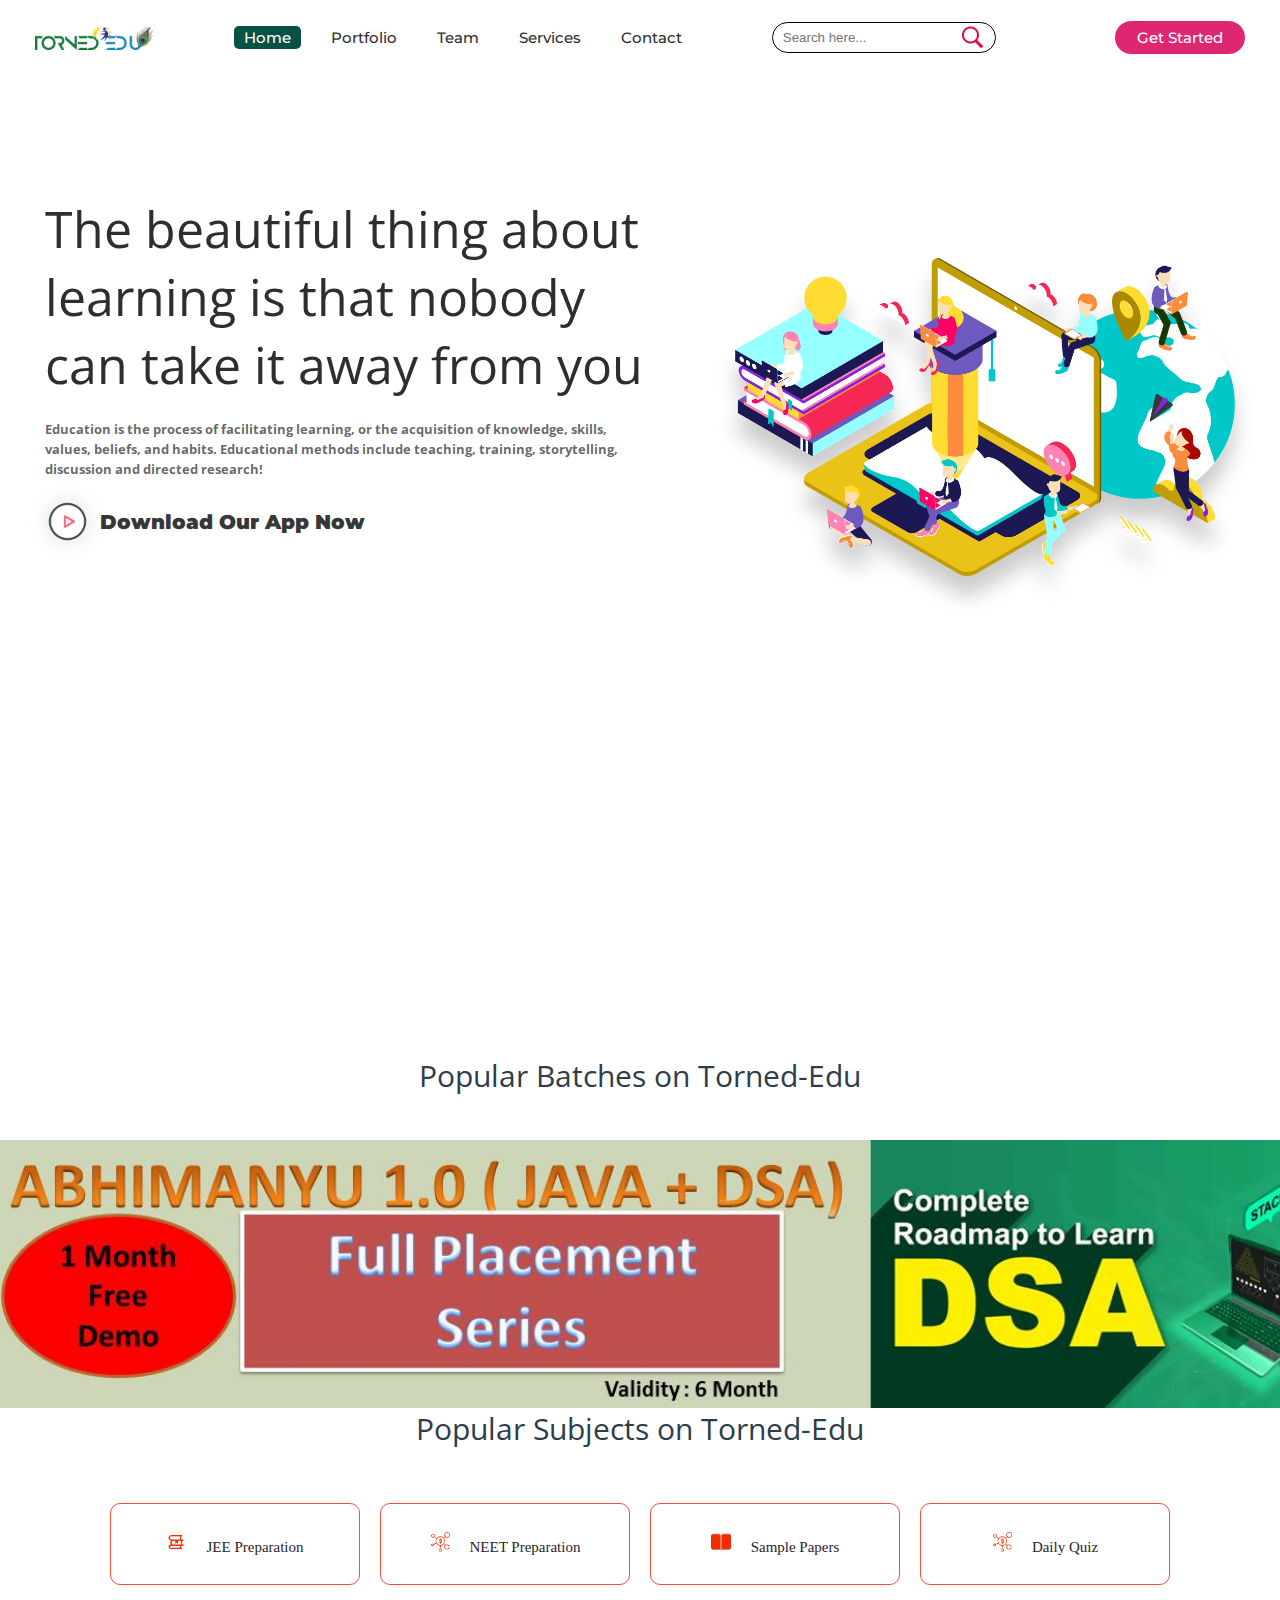
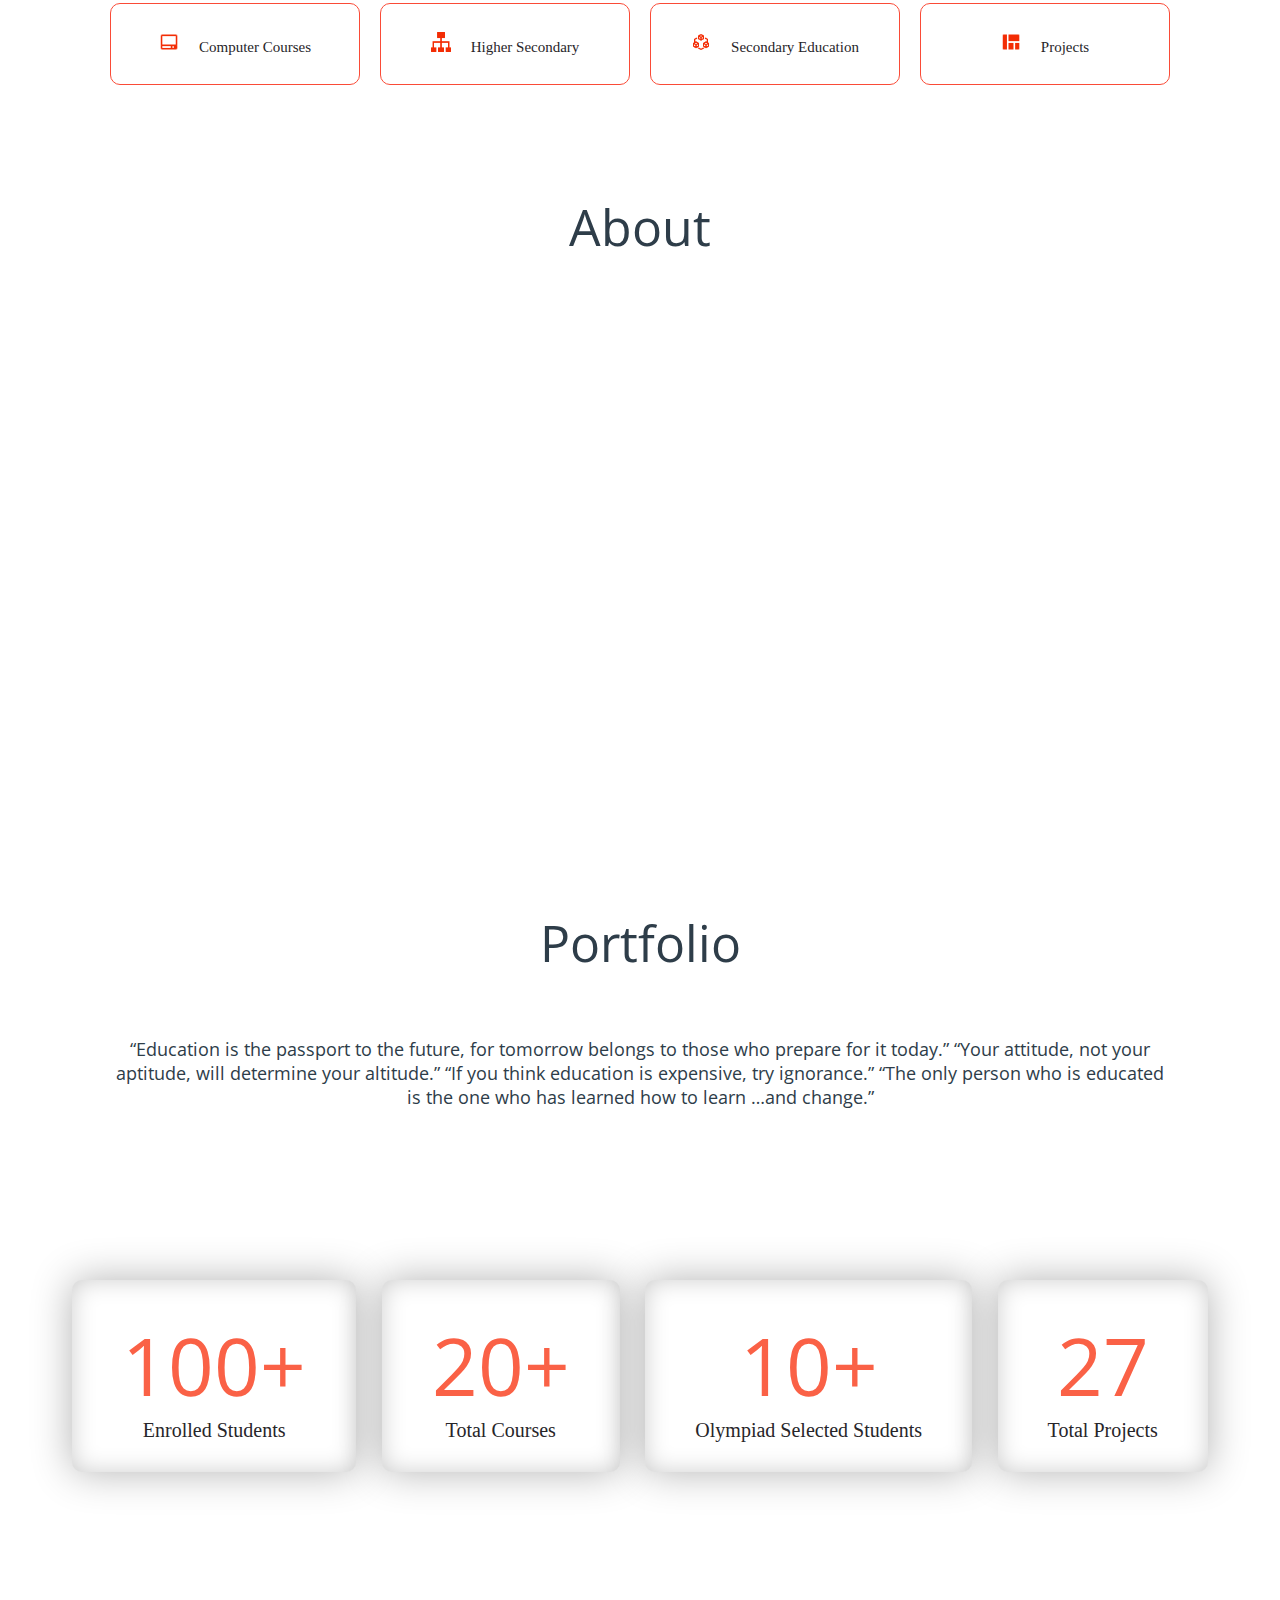
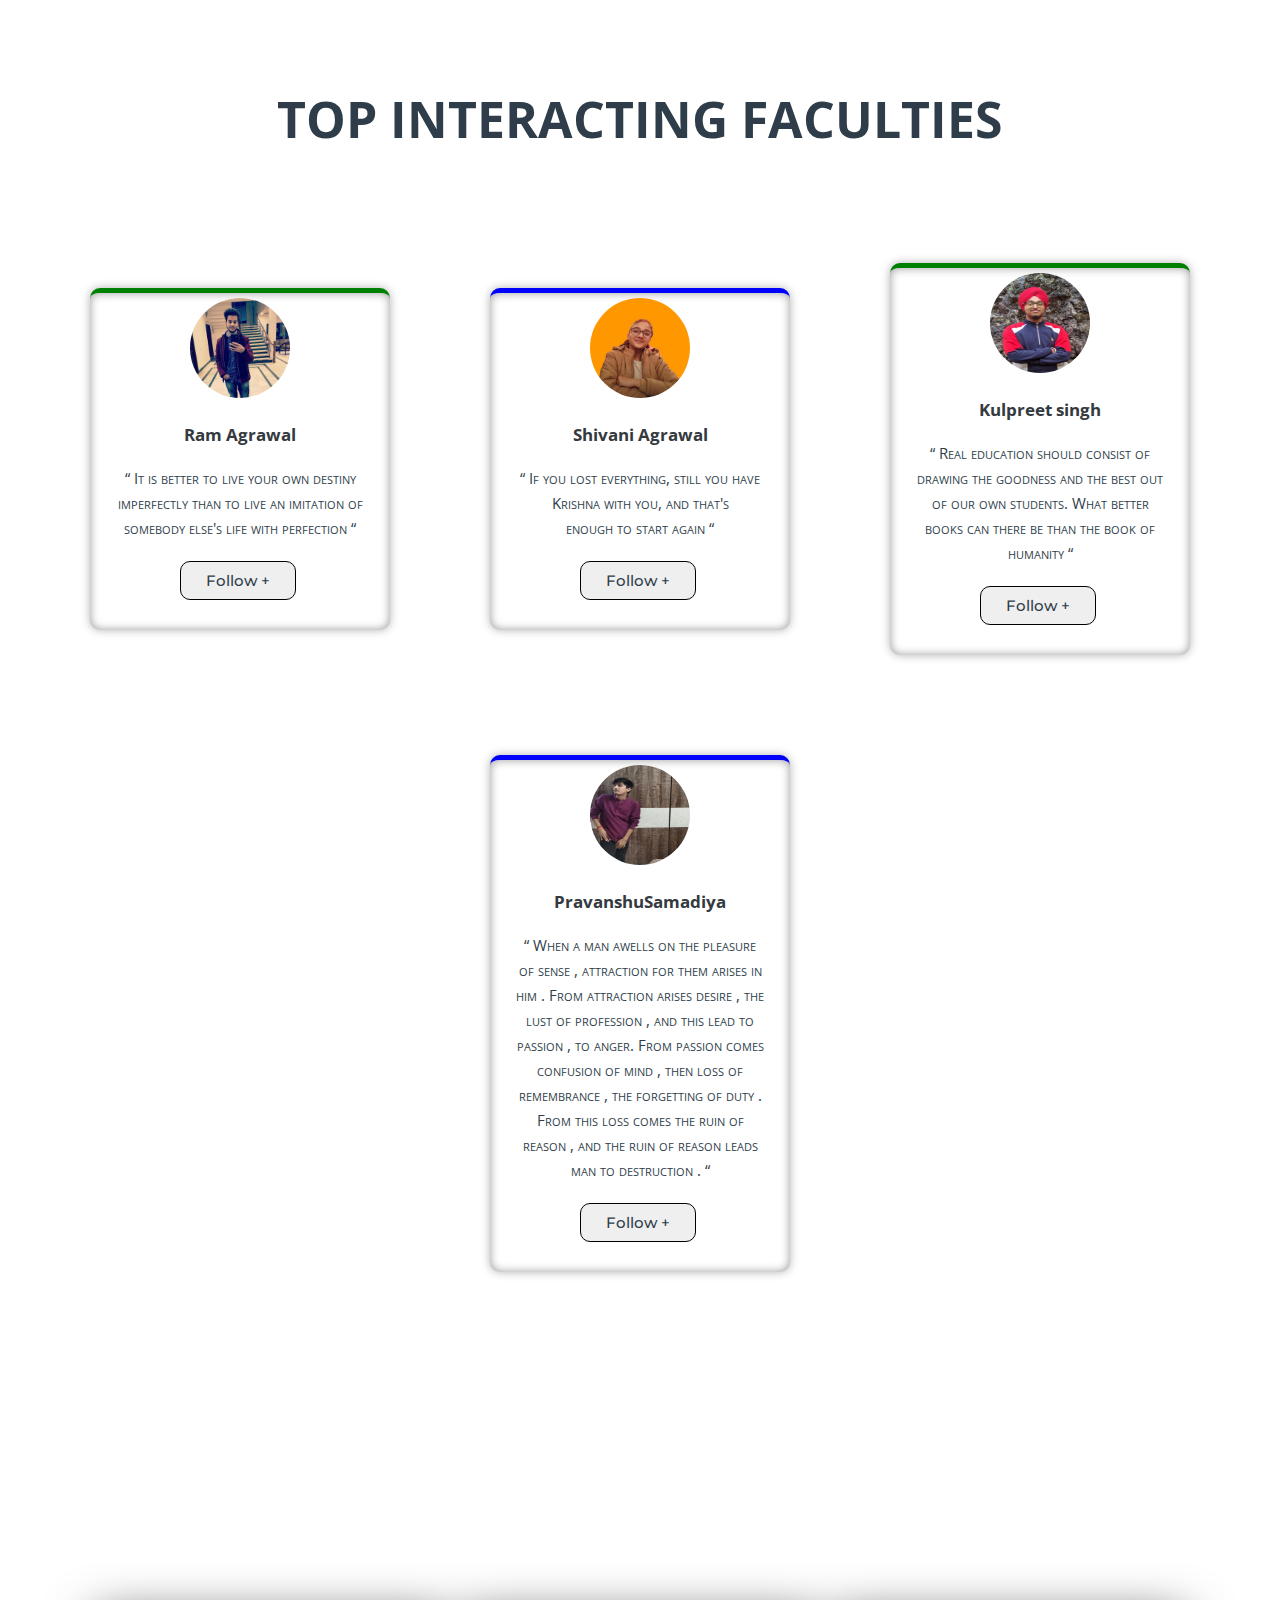
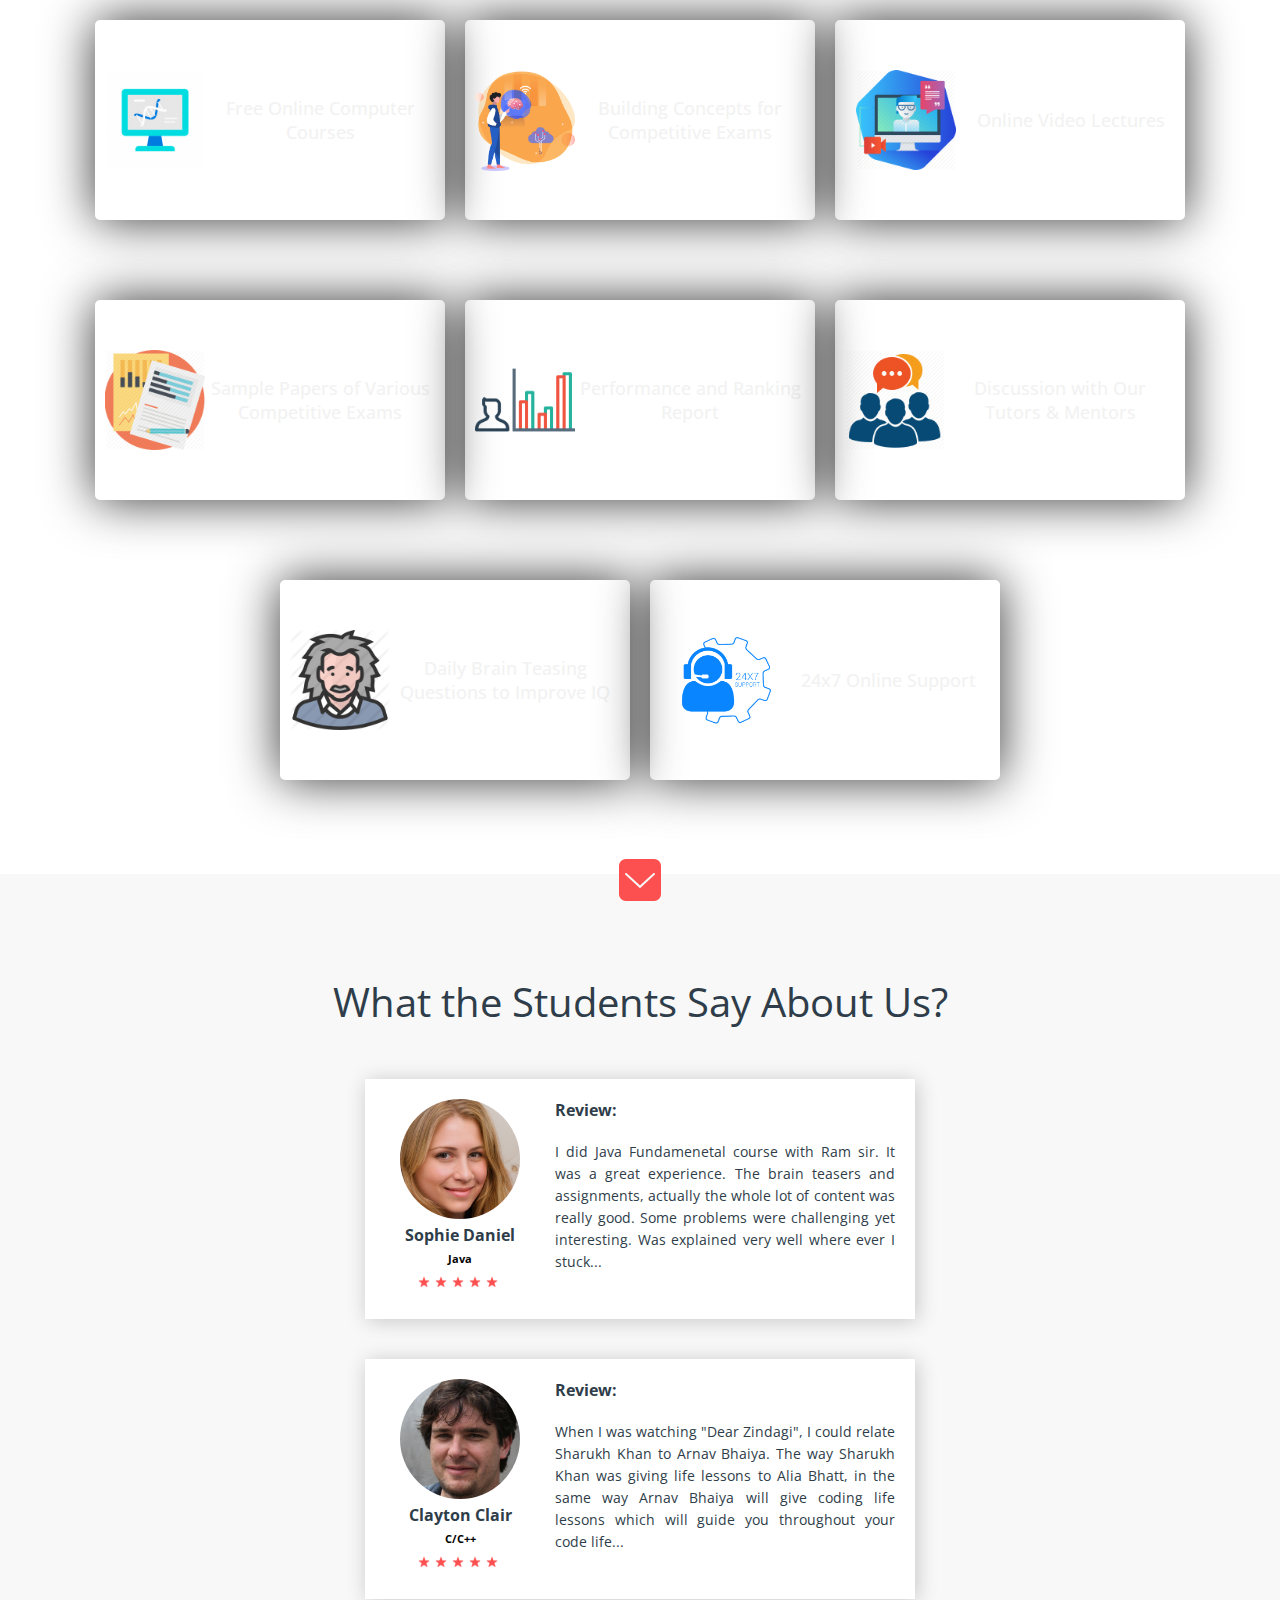
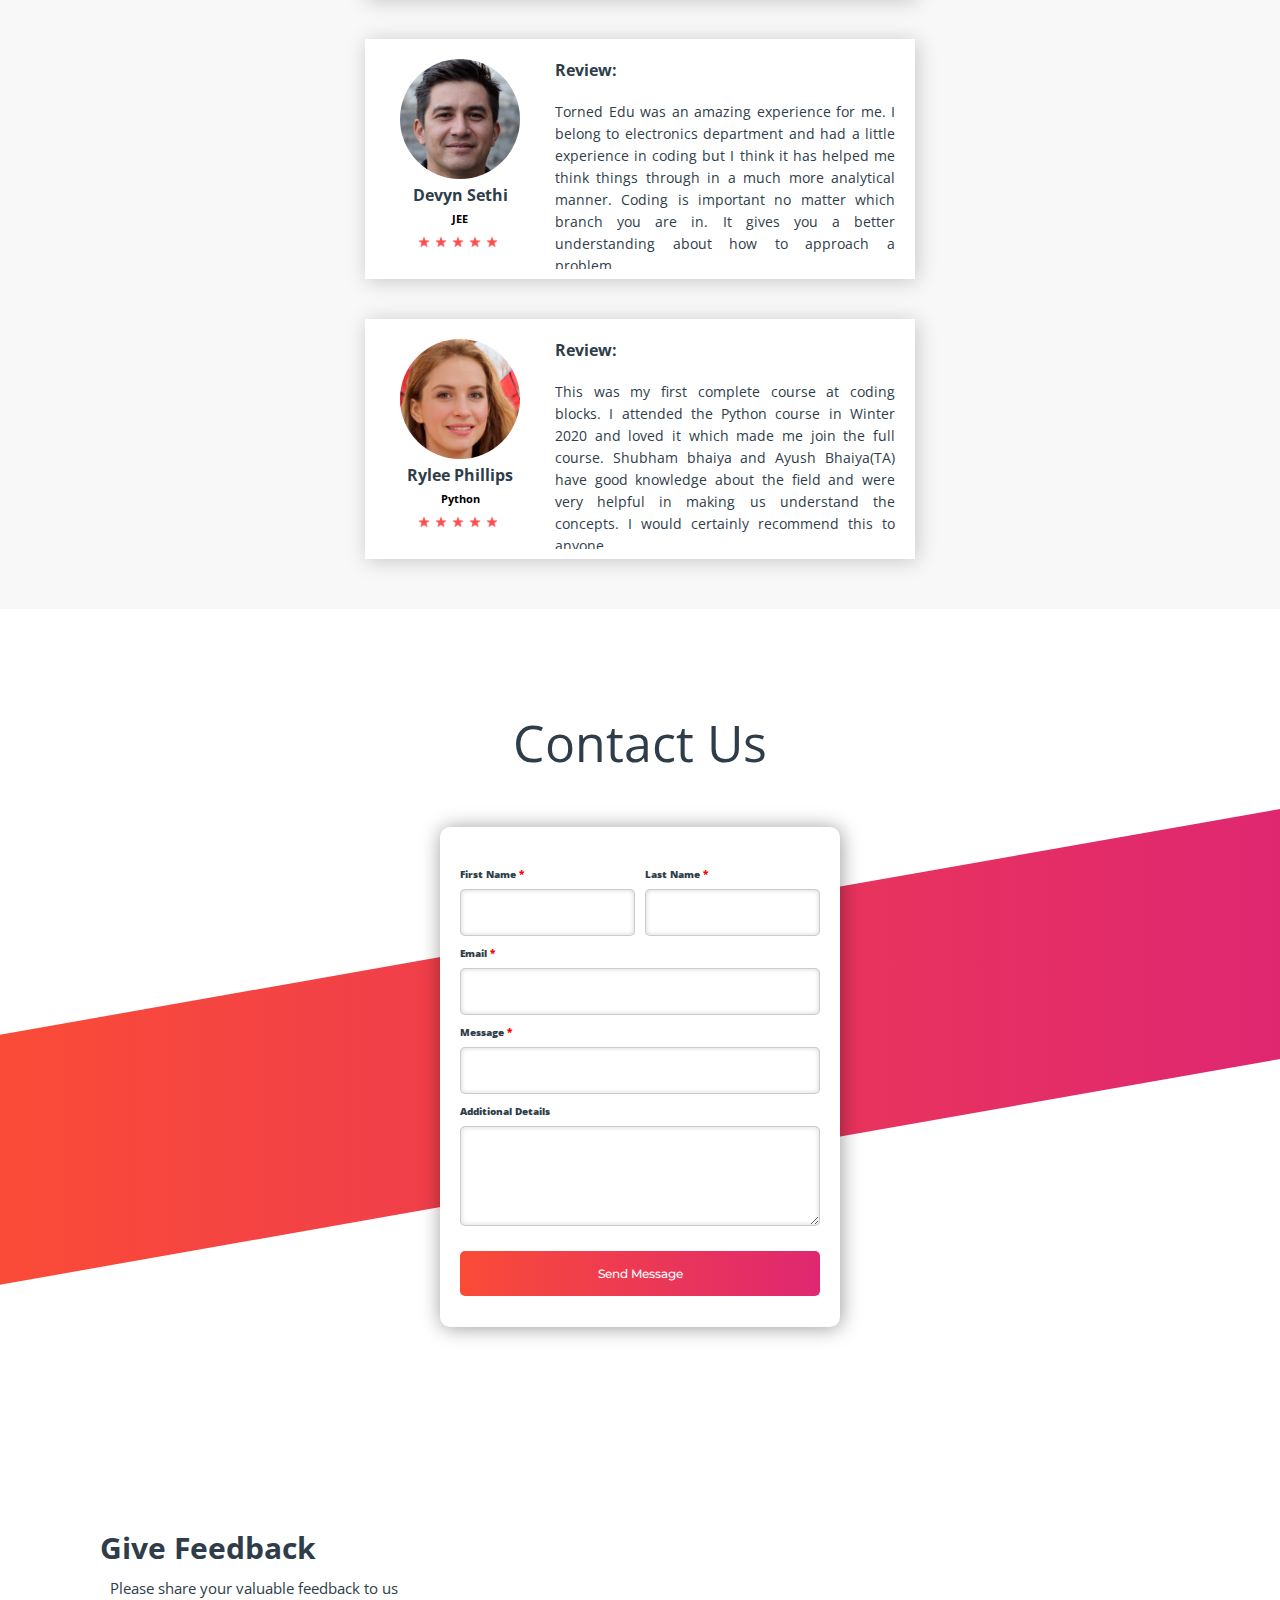
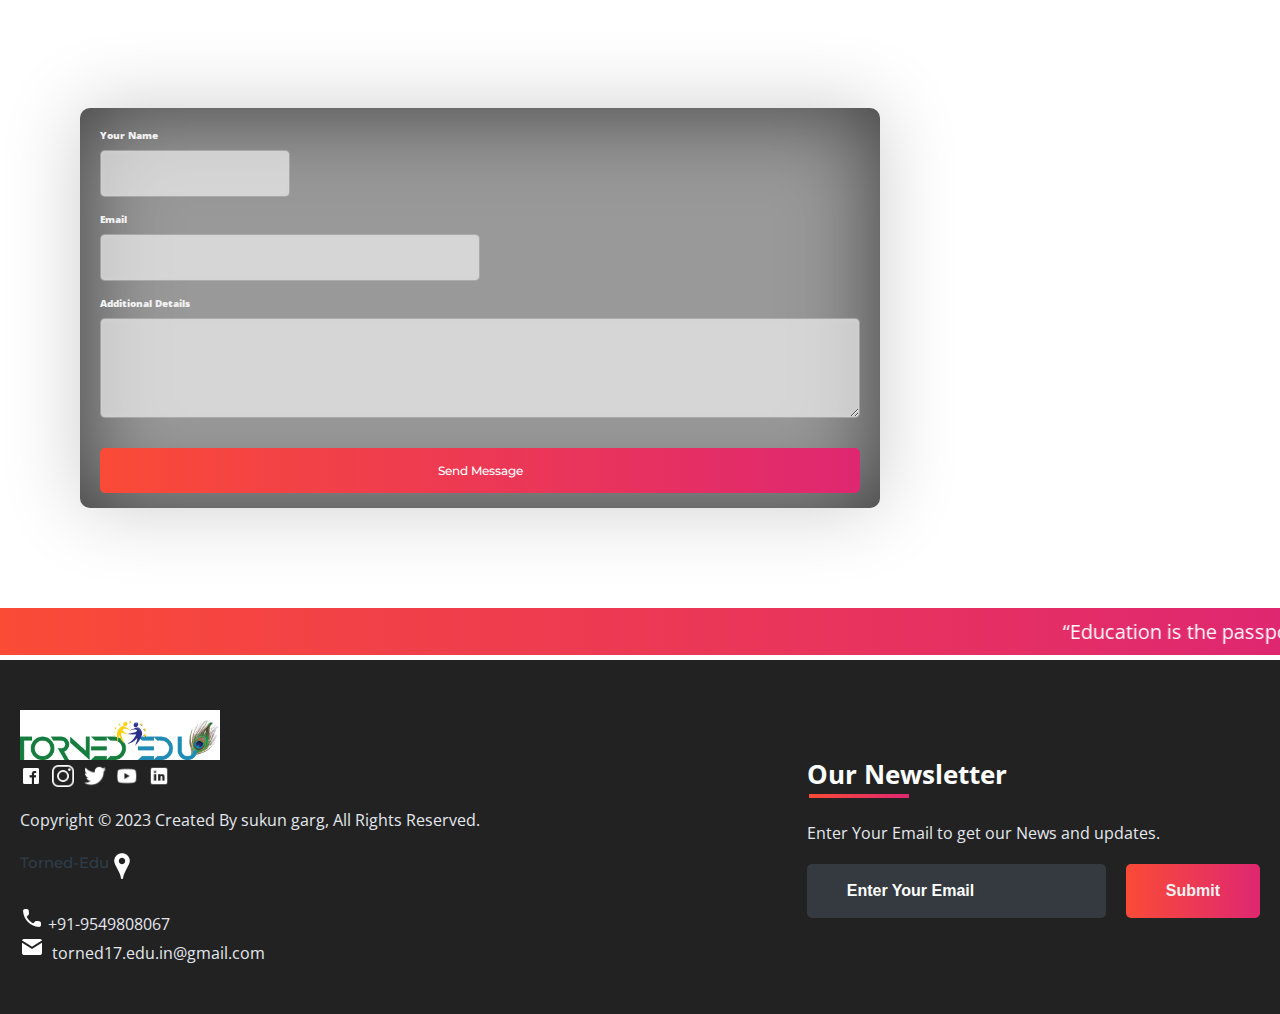
==== index.html @ c476270c "Update index.html" ====
<!DOCTYPE html>
<html>
<head>
	<link rel="shortcut icon" type="png" href="images/icon/favicon.png">
	<meta charset="utf-8">
	<meta http-equiv="X-UA-Comaptible" content="IE=edge">
	<title>Torned-Edu</title>
	<meta name="desciption" content="">
	<meta name="viewport" content="width=device-width, initial-scale=1">
	<link rel="stylesheet" type="text/css" href="style.css">
	<script type="text/javascript" src="script.js"></script>
	<script src="https://code.jquery.com/jquery-3.2.1.js"></script>
	<script>
		$(window).on('scroll', function(){
  			if($(window).scrollTop()){
  			  $('nav').addClass('black');
 			 }else {
 		   $('nav').removeClass('black');
 		 }
		})
	</script>
	 <script type = "text/javascript">

		// alert ("welcome to the gargelectronics ambah");
		function displayNextImage() {
			x = (x === images.length - 1) ? 0 : x + 1;
			document.getElementById("img").src = images[x];
		}
	
		function displayPreviousImage() {
			x = (x <= 0) ? images.length - 1 : x - 1;
			document.getElementById("img").src = images[x];
		}
	
		function startTimer() {
			setInterval(displayNextImage, 5000);
		}
	
		var images = [], x = -1;
		
		images[0] = "images/courses/abhimanyu.jpg";
		images[1] = "images/courses/gurukul.jpg";
		images[2] = "images/courses/karn.jpg";
		images[3] = "images/courses/rudr.jpg";
		images[4] = "images/courses/sudharshan.jpg";
		
  
	</script>
</head>
<body onload="startTimer()">
<!-- Navigation Bar -->
	<header id="header">
		<nav>
			<div class="logo"><img src="images/icon/logo.jpg" alt="logo"></div>
			<ul>
				<li><a class="active" href="">Home</a></li>
				<li><a href="#portfolio_section">Portfolio</a></li>
				<li><a href="#team_section">Team</a></li>
				<li><a href="#services_section">Services</a></li>
				<li><a href="#contactus_section">Contact</a></li>
			</ul>
			<div class="srch"><input type="text" class="search" placeholder="Search here..."><img src="images/icon/search.png" alt="search" onclick=slide()></div>
			<a class="get-started" href="https://play.google.com/store/apps/details?id=com.tornededubodhiai.in&gl=US">Get Started</a>
			<img src="images/icon/menu.png" class="menu" onclick="sideMenu(0)" alt="menu">
		</nav>
		<div class="head-container">
			<div class="quote">
				<p>The beautiful thing about learning is that nobody can take it away from you</p>
				<h5>Education is the process of facilitating learning, or the acquisition of knowledge, skills, values, beliefs, and habits. Educational methods include teaching, training, storytelling, discussion and directed research!</h5>
				<div class="play">
					<img src="images/icon/play.png" alt="play"><span><a href="https://play.google.com/store/apps/details?id=com.tornededubodhiai.in&gl=US" target="">Download Our App Now</a></span>
					</video>
				</div>
			</div>
			<div class="svg-image">
				<img src="images/extra/svg1.jpg" alt="svg">
			</div>
		</div>
		<div class="side-menu" id="side-menu">
			<div class="close" onclick="sideMenu(1)"><img src="images/icon/close.png" alt=""></div>
			<div class="user">
				<img src="images/creator/roshan1" alt="Username">
				<p>Torned Edu </p>
			</div>
			<ul>
				<li><a href="#about_section">About</a></li>
				<li><a href="#portfolio_section">Portfolio</a></li>
				<li><a href="#team_section">Team</a></li>
				<li><a href="#services_section">Services</a></li>
				<li><a href="#contactus_section">Contact</a></li>
				<li><a href="#feedBACK">Feedback</a></li>
			</ul>
		</div>
	</header>


	<div class="title">
		<span>Popular Batches  on Torned-Edu</span>
	</div>
	<br><br>
	<!-- swap images of the courses -->
	<div class="swapimage  ">

<div >
	  <a href="laptopdeals.html"><img id="img" src="images/courses/abhimanyu.jpg" style="width: 110%; display: block;margin: 0% ; padding: 0%;"/></a>
	</div>
	</div>
	<div class="title">
		<span>Popular Subjects on Torned-Edu</span>
	</div>
	<br><br>
<!-- Some Popular Subjects -->
	<div class="course">
		<center><div class="cbox">
		<div class="det"><a href="subjects/jee.html"><img src="images/courses/book.png">JEE Preparation</a></div>
		<div class="det"><a href="#"><img src="images/courses/d1.png">NEET Preparation</a></div>
		<div class="det"><a href="#"><img src="images/courses/paper.png">Sample Papers</a></div>
		<div class="det"><a href="#"><img src="images/courses/d1.png">Daily Quiz</a></div>
		</div></center>
		<div class="cbox">
		<div class="det"><a href="#"><img src="images/courses/computer.png">Computer Courses</a></div>
		<div class="det"><a href="#"><img src="images/courses/data.png">Higher Secondary </a></div>
		<div class="det"><a href="#"><img src="images/courses/algo.png">Secondary Education</a></div>
		<div class="det det-last"><a href="#"><img src="images/courses/projects.png">Projects</a></div>
		</div>
	</div>

	
<!-- ABOUT -->
	<div class="diffSection" id="about_section">
		<center><p style="font-size: 50px; padding: 100px">About</p></center>
		<div class="about-content">
				<div class="side-image">
					<img class="sideImage" src="images/extra/e3.jpg">
				</div>
				<div class="side-text">
					<h2>What you think about us ?</h2>
					<p>Education is the process of facilitating learning, or the acquisition of knowledge, skills, values, beliefs, and habits. Educational methods include teaching, training, storytelling, discussion and directed research.<br> Educational website can include websites that have games, videos or topic related resources that act as tools to enhance learning and supplement classroom teaching. These websites help make the process of learning entertaining and attractive to the student, especially in today's age. <br>Using HTML(HyperText Markup Language), CSS(Cascading Style Sheet), JavaScript, we can make learning more easier and in a interesting way.</p>
				</div>
		</div>
	</div>


<!-- PORTFOLIO -->
	<div class="diffSection" id="portfolio_section">
		<center><p style="font-size: 50px; padding: 100px; padding-bottom: 40px;">Portfolio</p></center>
		<div class="content">
			<p>
				“Education is the passport to the future, for tomorrow belongs to those who prepare for it today.” “Your attitude, not your aptitude, will determine your altitude.” “If you think education is expensive, try ignorance.” “The only person who is educated is the one who has learned how to learn …and change.”
			</p>
		</div>
	</div>
	<div class="extra">
		<p>We're increasing this data every year</p>
		<div class="smbox">
		<span><center><div class="data">100+</div><div class="det">Enrolled Students</div></center></span>
		<span><center><div class="data">20+</div><div class="det">Total Courses</div></center></span>
		<span><center><div class="data">10+</div><div class="det">Olympiad Selected Students</div></center></span>
		<span><center><div class="data">27</div><div class="det">Total Projects</div></center></span>
		</div>
	</div>


<!-- TEAM -->
	<div class="diffSection" id="team_section">
		<center><p style="font-size: 50px; padding-top: 100px; padding-bottom: 60px;"><B>TOP INTERACTING FACULTIES </B></p></center>
		<div class="totalcard">
			<div class="card">
				<center><img src="images/creator/roshan1.jpg"></center>
				<center><div class="card-title">Ram Agrawal</div>
				<div id="detail">
					<p>“ It is better to live your own destiny imperfectly than to live an imitation of somebody else's life with perfection “</p>
					<div class="duty"></div>
					<a href="https://www.linkedin.com/in/ram-agrawal-267a38221" target="_blank"><button class="btn-roshan">Follow +</button></a>
				</div>
				</center>
			</div>
			<div class="card">
				<center><img src="images/creator/shivani.jpg"></center>
				<center><div class="card-title">Shivani Agrawal</div>
				<div id="detail">
					<p>“ If you lost everything,  still you have Krishna with you, and that's enough to start again “</p>
					<div class="duty"></div>
					<a href="https://www.linkedin.com/in/shivani-goyal-34a86322b" target="_blank"><button class="btn-akhil">Follow +</button></a>
				</div>
				</center>
			</div>
			<div class="card">
				<center><img src="images/creator/kulpreet.jpg"></center>
				<center><div class="card-title">Kulpreet singh</div>
				<div id="detail">
					<p>“ Real education should consist of drawing the goodness and the best out of our own students. What better books can there be than the book of humanity “</p>
					<div class="duty"></div>
					<a href="https://www.linkedin.com/in/kulpreet-singh-86aa13224" target="_blank"><button class="btn-akhil">Follow +</button></a>
				</div>
				</center>
			</div>
			<div class="card">
				<center><img src="images/creator/abhi.jpg"></center>
				<center><div class="card-title">PravanshuSamadiya</div>
				<div id="detail">
					<p>“ When a man awells on the pleasure of sense , attraction for them arises in him . From attraction  arises desire , the lust of profession , and this lead to passion , to anger. From passion  comes confusion of mind , then loss of remembrance , the forgetting of duty . From this loss comes the ruin of reason , and the ruin of reason leads man to destruction . “</p>
					<div class="duty"></div>
					<a href="https://www.linkedin.com/in/pravanshu-samadhiya-b4274122a" target="_blank"><button class="btn-akhil">Follow +</button></a>
				</div>
				</center>
			</div>
		</div>
	</div>


<!-- SERVICES -->
	<div class="service-swipe">
		<div class="diffSection" id="services_section">
		<center><p style="font-size: 50px; padding: 100px; padding-bottom: 40px; color: #fff;">Services</p></center>
		</div>
		<a href="#"><div class="s-card"><img src="images/icon/computer-courses.png"><p>Free Online Computer Courses</p></div></a>
		<a href="#"><div class="s-card"><img src="images/icon/brainbooster.png"><p>Building Concepts for Competitive Exams</p></div></a>
		<a href="#"><div class="s-card"><img src="images/icon/online-tutorials.png"><p>Online Video Lectures</p></div></a>
		<a href="#"><div class="s-card"><img src="images/icon/papers.jpg"><p>Sample Papers of Various Competitive Exams</p></div></a>
		<a href="#"><div class="s-card"><img src="images/icon/p3.png"><p>Performance and Ranking Report</p></div></a>
		<a href="#contactus_section"><div class="s-card"><img src="images/icon/discussion.png"><p>Discussion with Our Tutors & Mentors</p></div></a>
		<a href="#"><div class="s-card"><img src="images/icon/q1.png"><p>Daily Brain Teasing Questions to Improve IQ</p></div></a>
		<a href="#contactus_section"><div class="s-card"><img src="images/icon/help.png"><p>24x7 Online Support</p></div></a>
	</div>

<!-- Reviews by Students -->
<div id="makeitfull">
	<a href="#review_section"><img src="images/icon/makeitfull.png"></a>
</div>
<div class="review">
	<div class="diffSection" id="review_section">
		<center><p style="font-size: 40px; padding: 100px; padding-bottom: 40px; color: #2E3D49;">What the Students Say About Us?</p></center>
	</div>
	<div class="rev-container">
		<div class="rev-card">
			<div class="identity">
				<img src="images/creator/humanNotExist1.jpg"><p>Sophie Daniel</p>
				<h6>Java</h6>
				<div class="rating"><img src="images/icon/star.png"><img src="images/icon/star.png"><img src="images/icon/star.png"><img src="images/icon/star.png"><img src="images/icon/star.png"></div>
			</div>
			<div class="rev-cont">
				<p id="title">Review:</p>
				<p id="content">
					I did Java Fundamenetal course with Ram sir. It was a great experience. The brain teasers and assignments, actually the whole lot of content was really good. Some problems were challenging yet interesting. Was explained very well where ever I stuck...
				</p>
			</div>
		</div>
		<div class="rev-card">
			<div class="identity">
				<img src="images/creator/humanNotExist2.jpg"><p>Clayton Clair</p>
				<h6>C/C++</h6>
				<div class="rating"><img src="images/icon/star.png"><img src="images/icon/star.png"><img src="images/icon/star.png"><img src="images/icon/star.png"><img src="images/icon/star.png"></div>
			</div>
			<div class="rev-cont">
				<p id="title">Review:</p>
				<p id="content">
					When I was watching "Dear Zindagi", I could relate Sharukh Khan to Arnav Bhaiya. The way Sharukh Khan was giving life lessons to Alia Bhatt, in the same way Arnav Bhaiya will give coding life lessons which will guide you throughout your code life...
				</p>
			</div>
		</div>
		<div class="rev-card">
			<div class="identity">
				<img src="images/creator/humanNotExist3.jpg"><p>Devyn Sethi</p>
				<h6>JEE</h6>
				<div class="rating"><img src="images/icon/star.png"><img src="images/icon/star.png"><img src="images/icon/star.png"><img src="images/icon/star.png"><img src="images/icon/star.png"></div>
			</div>
			<div class="rev-cont">
				<p id="title">Review:</p>
				<p id="content">
					Torned Edu was an amazing experience for me. I belong to electronics department and had a little experience in coding but I think it has helped me think things through in a much more analytical manner. Coding is important no matter which branch you are in. It gives you a better understanding about how to approach a problem...
				</p>
			</div>
		</div>
		<div class="rev-card">
			<div class="identity">
				<img src="images/creator/humanNotExist4.jpg"><p>Rylee Phillips</p>
				<h6>Python</h6>
				<div class="rating"><img src="images/icon/star.png"><img src="images/icon/star.png"><img src="images/icon/star.png"><img src="images/icon/star.png"><img src="images/icon/star.png"></div>
			</div>
			<div class="rev-cont">
				<p id="title">Review:</p>
				<p id="content">
					This was my first complete course at coding blocks. I attended the Python course in Winter 2020 and loved it which made me join the full course. Shubham bhaiya and Ayush Bhaiya(TA) have good knowledge about the field and were very helpful in making us understand the concepts. I would certainly recommend this to anyone...
				</p>
			</div>
		</div>
	</div>
</div>

<!-- CONTACT US -->
	<div class="diffSection" id="contactus_section">
		<center><p style="font-size: 50px; padding: 100px">Contact Us</p></center>
		<div class="csec"></div>
		<div class="back-contact">
			<div class="cc">
			<form action="https://wa.link/905edc" method="get" enctype="text/plain">
				<label>First Name <span class="imp">*</span></label><label style="margin-left: 185px">Last Name <span class="imp">*</span></label><br>
				<center>
				<input type="text" name="" style="margin-right: 10px; width: 175px" required="required"><input type="text" name="lname" style="width: 175px" required="required"><br>
				</center>
				<label>Email <span class="imp">*</span></label><br>
				<input type="email" name="mail" style="width: 100%" required="required"><br>
				<label>Message <span class="imp">*</span></label><br>
				<input type="text" name="message" style="width: 100%" required="required"><br>
				<label>Additional Details</label><br>
				<textarea name="addtional"></textarea><br>
				<button type="submit" id="csubmit">Send Message</button>
			</form>
			</div>
		</div>
	</div>


<!-- FEEDBACK -->
	<div class="title2" id="feedBACK">
		<span>Give Feedback</span>
		<div class="shortdesc2">
			<p>Please share your valuable feedback to us</p>
		</div>
	</div>

	<div class="feedbox">
		<div class="feed">
			<form action="https://wa.link/905edc" method="get" enctype="text/plain">
				<label>Your Name</label><br>
				<input type="text" name="" class="fname" required="required"><br>
				<label>Email</label><br>
				<input type="email" name="mail" required="required"><br>
				<label>Additional Details</label><br>
				<textarea name="addtional"></textarea><br>
				<button type="submit" id="csubmit">Send Message</button>
			</form>
		</div>
	</div>

<!-- Sliding Information -->
	<marquee style="background: linear-gradient(to right, #FA4B37, #DF2771); margin-top: 50px;" direction="left" onmouseover="this.stop()" onmouseout="this.start()" scrollamount="20"><div class="marqu">“Education is the passport to the future, for tomorrow belongs to those who prepare for it today.” “Your attitude, not your aptitude, will determine your altitude.” “If you think education is expensive, try ignorance.” “The only person who is educated is the one who has learned how to learn …and change.”</div></marquee>

<!-- FOOTER -->
	<footer>
		<div class="footer-container">
			<div class="left-col">
				<img src="images/icon/logo.jpg" style="width: 200px;">
				<div class="logo"></div>
				<div class="social-media">
					<a href=""><img src="images/icon\fb.png"></a>
					<a href="https://www.instagram.com/tornededu.in/"><img src="images/icon\insta.png"></a>
					<a href=""><img src="images/icon\tt.png"></a>
					<a href="#"><img src="images/icon\ytube.png"></a>
					<a href="https://www.linkedin.com/company/torned-education/"><img src="images/icon\linkedin.png"></a>
				</div><br><br>
				<p class="rights-text">Copyright © 2023 Created By sukun garg, All Rights Reserved.</p>
				<br><p><img src="images/icon/location.png"> <a href ="https://play.google.com/store/apps/details?id=com.tornededubodhiai.in&gl=US">Torned-Edu<br> </a></p><br>
				<p><img src="images/icon/phone.png"> +91-9549808067<br><img src="images/icon/mail.png">&nbsp; torned17.edu.in@gmail.com</p>
			</div>
			<div class="right-col">
				<h1 style="color: #fff">Our Newsletter</h1>
				<div class="border"></div><br>
				<p>Enter Your Email to get our News and updates.</p>
				<form class="newsletter-form">
					<input class="txtb" type="email" placeholder="Enter Your Email">
					<input class="btn" type="submit" value="Submit">
				</form>
			</div>
		</div>
	</footer>

</body>
</html>
---- style.css ----
@import url('https://fonts.googleapis.com/css?family=Montserrat:500&display=swap');
@import url('https://fonts.googleapis.com/css?family=Dancing+Script&display=swap');
@import url('https://fonts.googleapis.com/css?family=Open+Sans&display=swap');

* {
	box-sizing: border-box;
	margin: 0;
	padding: 0;
}

html {
	scroll-behavior: smooth;
}
body {
	background: #FFF;
	font-family: 'Open Sans', sans-serif;
}

header {
	height: 90vh;
	/* background: #000; */
}
.black {
	box-shadow: 0 2px 10px rgba(0, 0, 0, 0.5);
}
nav {
	padding-top: 20px;
	padding-bottom: 20px;
	top: 0;
	position: fixed;
	display: flex;
	width: 100%;
	z-index: 1000;
	background: #fff;
	justify-content: space-around;
	transition: 1.5s;
	align-items: center;
}
nav ul {
	display: flex;
	align-items: center;
}
nav ul li {
	list-style: none;
	margin: 5px 10px;
}
nav ul li a {
	padding: 2px 10px;
	color: #2e2e2e;
	cursor: pointer;
	transition: .5s;
	text-decoration: none;
}
nav ul li a:hover {
	color: #fff;
	border-radius: 5px;
	background: #0a5145;
}
.active {
	color: #fff;
	border-radius: 5px;
	background: #0a5145;
}
.srch {
	padding: 2px 10px;
	display: flex;
	/* align-items: center; */
	justify-content: center;
	/* background: #0066ff; */
	border: 1px solid;
	border-radius: 20px;
}
.srch img {
	width: 25px;
	cursor: pointer;
}
.srch .search {
	/* padding: 2px 10px; */
	outline: none;
	border: none;
	background: transparent;
}

.get-started {
	margin-left: 50px;
	padding: 5px 20px;
	border: 2px solid #DF2771;
	border-radius: 20px;
	text-decoration: none;
	
	transition: .5s;
	background-color: #DF2771;
	color: #fff;
}
.get-started:hover {
	color: #2e2e2e;
	background: #fff;
}
.logo img{
	width: 120px;
	cursor: pointer;
	transition: all 1s;
}

a, button {
	float: left;
	font-family: "Montserrat", sans-serif;
	font-weight: 500;
	font-size: 15px;
	color: #2E3D49;
	display: block;
	text-decoration: none;
	text-align: center;
}
.head-container {
	margin-top: 245px;
	display: flex;
	flex-wrap: wrap;
	align-items: center;
	justify-content: space-around;
}
.quote {
	width: 600px;
	transform: translateY(-50px);
}
.quote h5 {
	margin-top: 20px;
	color: #0009;
	line-height: 20px;
}
.quote p {
	font-size: 50px;
	color: #2e2e2e;
}
.quote .play {
	margin-top: 20px;
	display: flex;
	/* justify-content: center; */
	align-items: center;
}
.quote .play img {
	width: 45px;
	cursor: pointer;
	filter: drop-shadow(0 0 10px #0002);
}
.quote .play span a{
	margin-left: 10px;
	font-size: 20px;
	font-weight: 900;
	color: rgba(0, 0, 0, 0.8);
	cursor: pointer;
}
.svg-image img{
	width: 500px;
	filter: drop-shadow(0 20px 10px rgba(0,0,0,0.2));
}

/* SIDE MENU */
.menu {
	cursor: pointer;
	width: 25px;
	display: none;
}
.side-menu {
	width: 100%;
	height: 100%;
	background: rgba(182, 33, 90, 0.993);
	position: absolute;
	top: 0;
	transition: .8s;
	z-index: 2000;
	transform: translateX(-100%);
}
.side-menu ul {
	margin-top: 35%;
	display: flex;
	flex-direction: column;
	justify-content: center;
	/* background: #FA4B37; */
}
.side-menu ul li {
	list-style: none;
	/* background: #009900; */
	display: flex;
	justify-content: center;
	align-items: center;
	/* border-bottom: 1px solid #fff; */
	/* padding: 10px 0px; */
}
.side-menu ul li:hover a{
	background: #fff;
	color: #DF2771;
}
.side-menu ul li a{
	color: #FFF;
	width: 100%;
	font-size: 1em;
	/* background: #2E3D49; */
	text-decoration: none;
	padding: 15px 0px;
}
.close img{
	float: right;
	width: 35px;
	cursor: pointer;
	margin: 10px;
}
.user {
	display: flex;
	justify-content: center;
	align-items: center;
	margin-top: 10%;
}
.user img {
	width: 60px;
	border-radius: 50%;
	border: 2px solid #fff;
	filter: drop-shadow(0 10px 20px #0004);
	margin-right: 30px;
	cursor: pointer;
}
.user p {
	color: #fff;
	cursor: pointer;
}
.user img, .user p {
	opacity: 1;
}
/*Common things in all sections*/
#about_section, #portfolio_section, #team_section, #services_section, #contactus_section {
	font-family: 'Open Sans', sans-serif;
	color: #2E3D49;
	position: relative;
}
.diffSection {
	width: 100%;
	/*position: relative;*/
	justify-content: center;
	align-items: center;
}
.diffSection .content {
	margin: 10px;
	text-align: center;
	padding: 10px 100px;
	font-size: 1.1em;
}

/*PORTFOLIO*/
.extra {
	width: 100%;
}
.extra p {
	padding: 30px;
	padding-bottom: 150px;
	font-size: 50px;
	text-align: center;
	color: #fff;
	background-image: linear-gradient(rgba(0,0,0,0),rgba(0,0,0,0.7)),url("images/extra/b1.jpg");
	background-size: cover;
	background-attachment: fixed;
	font-family: cursive;
	z-index: -9;
}
.smbox {
	display: flex;
	flex-wrap: wrap;
	transform: translateY(-100px);
	justify-content: center;
}
.smbox span {
	margin: 1%;
	background: #fff;
	box-shadow: inset 0px 0px 25px rgba(0,0,0,0.2),
						0 0 40px rgba(0,0,0,0.3);
	border-radius: 10px;
	padding: 30px 50px;
	cursor: pointer;
}
.smbox span:hover {
	transform: scale(1.3);
	transition: .5s ease;
}
.smbox .data {
	font-size: 80px;
	color: #FA6146;	
}
.smbox .det {
	font-size: 20px;
	color: #272529;
	font-family: cursive;
}

/*Title*/
.title {
	 margin-top: 0px; 
	font-family: 'Open Sans', sans-serif;
	font-size: 30px;
	text-align: center;
	color: #2E3D49;
}

/*ABOUT*/
.about-content {
	width: 100%;
	position: relative;
	justify-content: center;
	flex-wrap: wrap;
	display: flex;
	align-items: center;
}
.about-content .side-text {
	width: 550px;
	padding: 50px 40px;
	background: #fff;
	box-shadow: 2px 0 100px rgba(0,0,0,0.3);
	border-radius: 5px;
	text-align: justify;
	line-height: 22px;
	opacity: 0;
	transform: translateX(-100px);
	transition: 1s ease-in-out;
}
.about-content .side-text-appear {
	opacity: 1;
	transform: translateX(0px);
}
.about-content .side-text h2 {
	padding: 10px;
}
.about-content .side-text p {
	padding: 10px;
}
.about-content .side-image img {
	width: 90%;
	border-radius: 5px;
}
.sideImage {
	transform: translateX(100px);
	opacity: 0;
	transition: .8s ease-in-out;
}
.sideImage-appear {
	opacity: 1;
	transform: translateX(0px);
}

/*POPULAR SUBJECTS*/
.cbox {
	position: relative;
	width: 100%;
	display: inline-flex;
	flex-wrap: wrap;
	justify-content: center;
}
.cbox .det {
	width: 250px;
	height: 80px;
	margin: 10px;
	background: #fff;
	cursor: pointer;
}
.cbox .det a{
	justify-content: space-around;
	width: 250px;
	padding: 28px;
	border-radius: 10px;
	border: 1px solid #FA4B37;
	font-size: 15px;
	color: #272529;
	font-family: cursive;
	text-decoration: none;
}
.cbox .det a:hover {
	background: linear-gradient(to right, #FA4B37, #DF2771);
	color: white;
}
.cbox .det a:hover img{
	filter: brightness(100);
}
.cbox img {
	width: 20px;
	margin-right: 20px;
}

/*TEAM SECTION*/
.totalcard {
	width: 100%;
	display: flex;
	flex-wrap: wrap;
	align-items: center;
	justify-content: center;
	margin-bottom: 50px;
}
.totalcard .card {
	margin: 50px;
	width: 300px;
	border-radius: 10px;
	background: #fff;
}
.totalcard .card{
	box-shadow: inset 0 0 10px rgba(0,0,0,0.4),
					0 0 10px rgba(0,0,0,0.3);
}
.card:nth-child(1){
	border-top: 5px solid green;
}
.card:nth-child(2){
	border-top: 5px solid blue;
}
.card:nth-child(3){
	border-top: 5px solid green;
}
.card:nth-child(4){
	border-top: 5px solid blue;
}
.card:nth-child(1):hover {
	box-shadow: inset 0px 0px 10px rgba(0,255,0,0.5),
				1px 1px 30px rgba(0,255,0,0.5);
}
.card:nth-child(2):hover {
	box-shadow: inset 0px 0px 10px rgba(0,0,255,0.5),
				1px 1px 30px rgba(0,0,255,0.5);
}
.card:nth-child(3):hover {
	box-shadow: inset 0px 0px 10px rgba(0,255,0,0.5),
				1px 1px 30px rgba(0,255,0,0.5);
}
.card:nth-child(4):hover {
	box-shadow: inset 0px 0px 10px rgba(0,0,255,0.5),
				1px 1px 30px rgba(0,0,255,0.5);
}
.totalcard .card img {
	width: 100px;
	height: 100px;
	margin-top: 5px;
	cursor: pointer;
	border-radius: 50px;
	transition-duration: .8s;
}
.totalcard .card img:hover {
	transform: scale(3.5);
	border-radius: 0;
	box-shadow: 0 0 20px rgba(0,0,0,0.5);
}
#detail p{
	font-size: 15px;
	line-height: 25px;
	font-variant: small-caps;
	text-align: center;
	margin: 25px;
	margin-bottom: 0px;
	margin-top: 0px;
}
#detail button {
	outline: none;
	border-radius: 10px;
	border-style: none;
	border: 1px solid black;
	padding: 9px 25px;
	cursor: pointer;
	transition-duration: .4s;
}
#detail a {
	bottom: 80px;
	text-decoration: none;
	margin-bottom: 30px;
	margin-top: 20px;
	margin-left: 90px;
	align-self: center;
}
.btn-roshan:hover {
	background: rgba(0,255,0,0.7);
	color: #fff;
}
.btn-roshan2:hover {
	background: rgba(0,0,255,0.5);
	color: #fff;
}
.card-title {
	font-size: 17px;
	color: #343A40;
	padding: 20px;
	font-weight: 700;
}

/*Service Section*/
/*Service Section*/
.service-swipe {
	display: flex;
	flex-wrap: wrap;
	justify-content: center;
	align-items: center;
	background-image: linear-gradient(rgba(0,0,0,0),rgba(0,0,0,0.7)),url("images/extra/b3.jpg");
	background-size: cover;
	background-attachment: fixed;
}
.service-swipe .s-card img {
	width: 100px;
}
.service-swipe a {
	padding: 0;
	margin: 40px 10px;
}
.service-swipe .s-card {
	display: flex;
	justify-content: space-around;
	padding: 10px;
	align-items: center;
	text-align: center;
	width: 350px;
	height: 200px;
	box-shadow: inset 0 0 20px rgba(255,255,255,0.05),
					0 0 50px rgba(0,0,0,0.8);
	border-radius: 5px;
	cursor: pointer;
	transition-duration: .5s;
}
.service-swipe .s-card p {
	color: #f2f2f2;
	font-size: 1.2em;
	font-family: 'Open Sans',sans-serif;
}
.service-swipe .s-card:hover {
	box-shadow: 0 0 50px rgba(255,255,255,0.8);
	transform: translateY(-10px);
}

/*Contact Us Section*/
.csec {
	background: linear-gradient(to right, #FA4B37, #DF2771);
	background-attachment: fixed; 
	position: absolute;
	width: 100%;
	height: 250px;
	top: 200px;
	content: '';
	transform-origin: top right;
	transform: skewY(-10deg);
	z-index: -1;
}
.back-contact {
	margin-top: 0px;
	transform: translateY(-50px);
	display: flex;
	align-items: center;
	justify-content: space-around;
}
.cc {
	height: 400px;
	width: 400px;
	height: 500px;
	border-radius: 10px;
	justify-content: center;
	box-shadow: 1px 1px 20px rgba(0,0,0,0.4);
	background: #fff;
}
.cc form {
	margin: 5%;
	margin-top: 40px;
	width: 90%;
	height: 90%;
}
.cc form label {
	position: absolute;
	color: #2E3D49;
	font-size: 10px;
	font-weight: 800;
}
.cc form input {
	padding: 15px;
	margin-bottom: 10px;
	border-radius: 5px;
	box-shadow: inset 0 0 5px lightgray;
	border: 1px solid rgba(0,0,0,0.2);
	outline: none;
	color: #2E3D49;
	font-weight: 600;
}
.imp {
	color: red;
}
form textarea {
	width: 100%;
	height: 100px;
	box-shadow: inset 0 0 5px lightgray;
	border: 1px solid rgba(0,0,0,0.2);
	border-radius: 5px;
	outline: none;
	color: #2E3D49;
	font-weight: 600;
	padding: 15px;
}
#csubmit {
	margin-top: 20px; 
	background: linear-gradient(to right, #FA4B37, #DF2771);
	border-radius: 5px;
	border-style: none;
	outline: none;
	width: 100%;
	padding: 15px 25px;
	color: #fff;
	font-size: 12px;
	cursor: pointer;
}

/*REVIEW SECTION*/
#makeitfull {
	display: flex;
	justify-content: center;
	transform: translateY(35px);
}
#makeitfull img {
	width: 50px;
}
.review {
	background: #F8F8F8;
	width: 100%;
}
.rev-container {
	padding: 10px 10%;
	display: flex;
	flex-wrap: wrap;
	justify-content: space-around;
}
.rev-container .rev-card {
	/*overflow: hidden;*/
	width: 550px;
	height: 240px;
	margin-bottom: 40px;
	background: #fff;
	display: flex;
	padding: 10px;
	box-shadow: 2px 2px 20px rgba(0,0,0,0.2);
}
.rev-card:hover {
	box-shadow: 1px 1px 5px rgba(0,0,0,0.2);
}
.identity {
	display: flex;
	flex-wrap: wrap;
	justify-content: center;
	padding: 10px;
}
.identity img {
	width: 120px;
	height: 120px;
	transition-duration: .8s;
	border-radius: 50%;
}
.identity img:hover {
	transform: scale(2.2);
	border-radius: 0px;
	box-shadow: 0 0 20px rgba(0,0,0,0.3);
}
.identity p {
	width: 150px;
	font-weight: bold;
	color: #2E3D49;
	text-align: center;
}
.identity h6 {
	width: 150px;
	text-align: center;
}
.identity .rating img {
	width: 12px;
	height: 12px;
	margin-right: 5px;
}
.rev-cont {
	overflow: hidden;
}
.rev-cont #title {
	padding: 10px;
	color: #2E3D49;
	font-weight: bold;
}
.rev-cont #content {
	padding: 10px;
	font-size: .9em;
	color: #2E3D49;
	line-height: 22px;
	text-align: justify;
}


/*FEEDBACK*/
.title2 {
	position: relative;
	margin-top: 150px;
	margin-left: 100px;
}
.title2 span{
	font-weight: 700;
	font-family: 'Open Sans', sans-serif;
	font-size: 30px;
	color: #2E3D49;
}
.title2 .shortdesc2 {
	padding: 10px;
	font-family: 'Open Sans', sans-serif;
	font-size: 15px;
	color: #2E3D49;
	margin-bottom: 10px;
}
.feedbox {
	margin-top: 50px;
	width: 100%;
	display: flex;
	background-image: linear-gradient(rgba(0,0,0,0),rgba(0,0,0,0.7)),url("images/extra/b4.jpg");
	background-size: cover;
	padding: 50px 80px;
	background-attachment: fixed;
}
.feed {
	width: 800px;
	height: 400px;
	position: relative;
	border-radius: 10px;
	justify-content: center;
	box-shadow: inset 0 0 90px rgba(0,0,0,0.6),
					0 0 80px rgba(0,0,0,0.2);
	background: rgba(0,0,0,0.4);
}
.feed form {
	width: 100%;
	height: 100%;
	padding: 20px;
}

.feed form label {
	position: absolute;
	color: #f2f2f2;
	font-size: 10px;
	font-weight: 800;
}
.feed form input, .feed textarea {
	padding: 15px;
	border-radius: 5px;
	box-shadow: inset 0 0 5px lightgray;
	border: 1px solid rgba(0,0,0,0.2);
	outline: none;
	color: #2E3D49;
	background: #fff9;
	font-weight: 600;
}
.feed form input {
	margin-bottom: 15px;
	width: 50%;
}
.feed form .fname {
	width: 25%;
}
.feed form textarea {
	width: 100%;
	height: 100px;
}
.feed #csubmit {
	margin-top: 25px; 
	background: linear-gradient(to right, #FA4B37, #DF2771);
	border-radius: 5px;
	border-style: none;
	outline: none;
	width: 100%;
	padding: 15px 25px;
	color: #fff;
	font-size: 12px;
	cursor: pointer;
}

/*SCROLLING TEXT*/
.marqu {
	text-align: center;
	justify-content: center;
	color: #fff;
	font-size: 20px;
	padding: 10px;
}

/*FOOTER*/
footer {
	color: #E5E8EF;
	background: #000D;
	padding: 50px 0; 
}
footer .footer-container {
	max-width: 1300px;
	margin: auto;
	padding: 0 20px;
	display: flex;
	justify-content: space-between;
	align-items: center;
	flex-wrap: wrap-reverse;
}
footer .social-media img{
	width: 22px;
}
footer .logo {
	width: 180px;
	color: #fff;
}
footer .social-media a{
	margin-right: 10px;
	font-size: 22px;
	text-decoration: none;
}
footer .right-col h1{
	font-size: 26px;
}
footer .border{
	width: 100px;
	height: 4px;
	background: linear-gradient(to right, #FA4B37, #DF2771);
	margin: 2px;
}
footer .newsletter-form {
	display: flex;
	justify-content: center;
	align-items: center;
	flex-wrap: wrap;
}
footer input::placeholder {
  color: white !important;
}
footer .txtb {
	flex: 1;
	padding: 18px 40px;
	font-size: 16px;
	background: #343A40;
	border: none;
	font-weight: 700;
	outline: none;
	border-radius: 5px;
	min-width: 260px;
	margin-top: 20px;
	color: white;
}
footer .btn {
	margin-top: 20px;
	padding: 18px 40px;
	font-size: 16px;
	color: #f1f1f1;
	background: linear-gradient(to right, #FA4B37, #DF2771);
	border: none;
	font-weight: 700;
	outline: none;
	border-radius: 5px;
	margin-left: 20px;
	cursor: pointer;
	transition: opacity .3s linear;	
}
footer .btn:hover {
	opacity: .6;
}

/*PROPERTIES FOR MAKING WEBSITE RESPONSIVE*/
@media screen and (max-width: 960px) {
	.footer-container {
		max-width: 600px;
	}
	.right-col {
		width: 100%;
		margin-bottom: 60px;
	}
	.left-col {
		width: 100%;
		text-align: center;
	}
	.social-media {
		display: flex;
		justify-content: center;
	}
	.logo {
		transition: 1s;
		margin-left: 30%;
	}
	nav ul, .srch, .get-started{
		display: none;
	}
	.menu {
		display: block;
	}
	nav {
		padding-bottom: 20px;
		border-bottom: 1px solid #0005;
		/* position: fixed; */
		/* top: 0; */
	}
	.quote p, .quote h5, .play {
		justify-content: center;
		text-align: center;
	}
	.quote p {
		font-size: 30px;
	}
	.service-container .right-side img {
		width: 90%;
	}
	.title {
		margin-top: 0px;
	}
	
}
@media screen and (max-width: 700px) {
	footer .btn{
		margin: 0;
		width: 100%;
		margin-top: 20px;
	}
	.svg-image img {
		width: 90%;
		margin: 20px;
		/* align-self: center; */
	}
}

@media screen and (max-width: 1000px) {	
	.feedbox form input, .feedbox form .fname{
		width: 100%;
	}
}
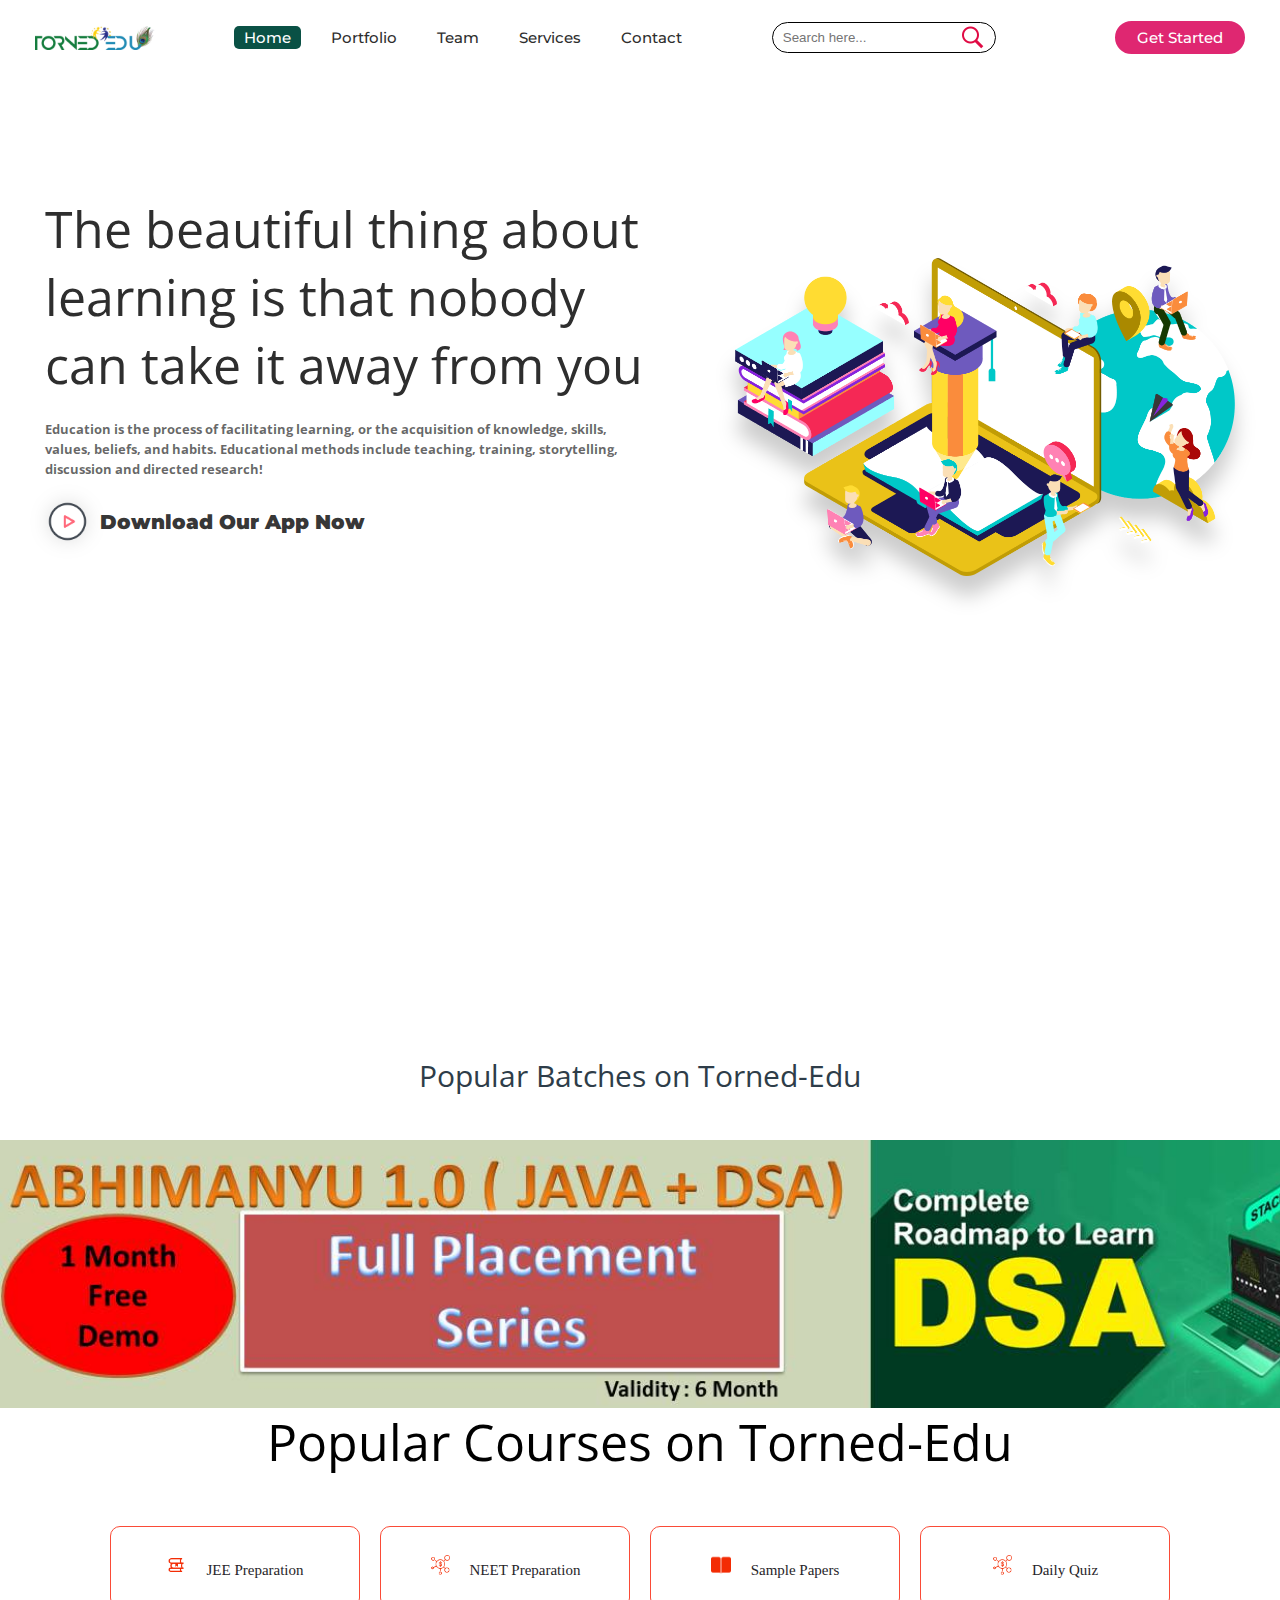
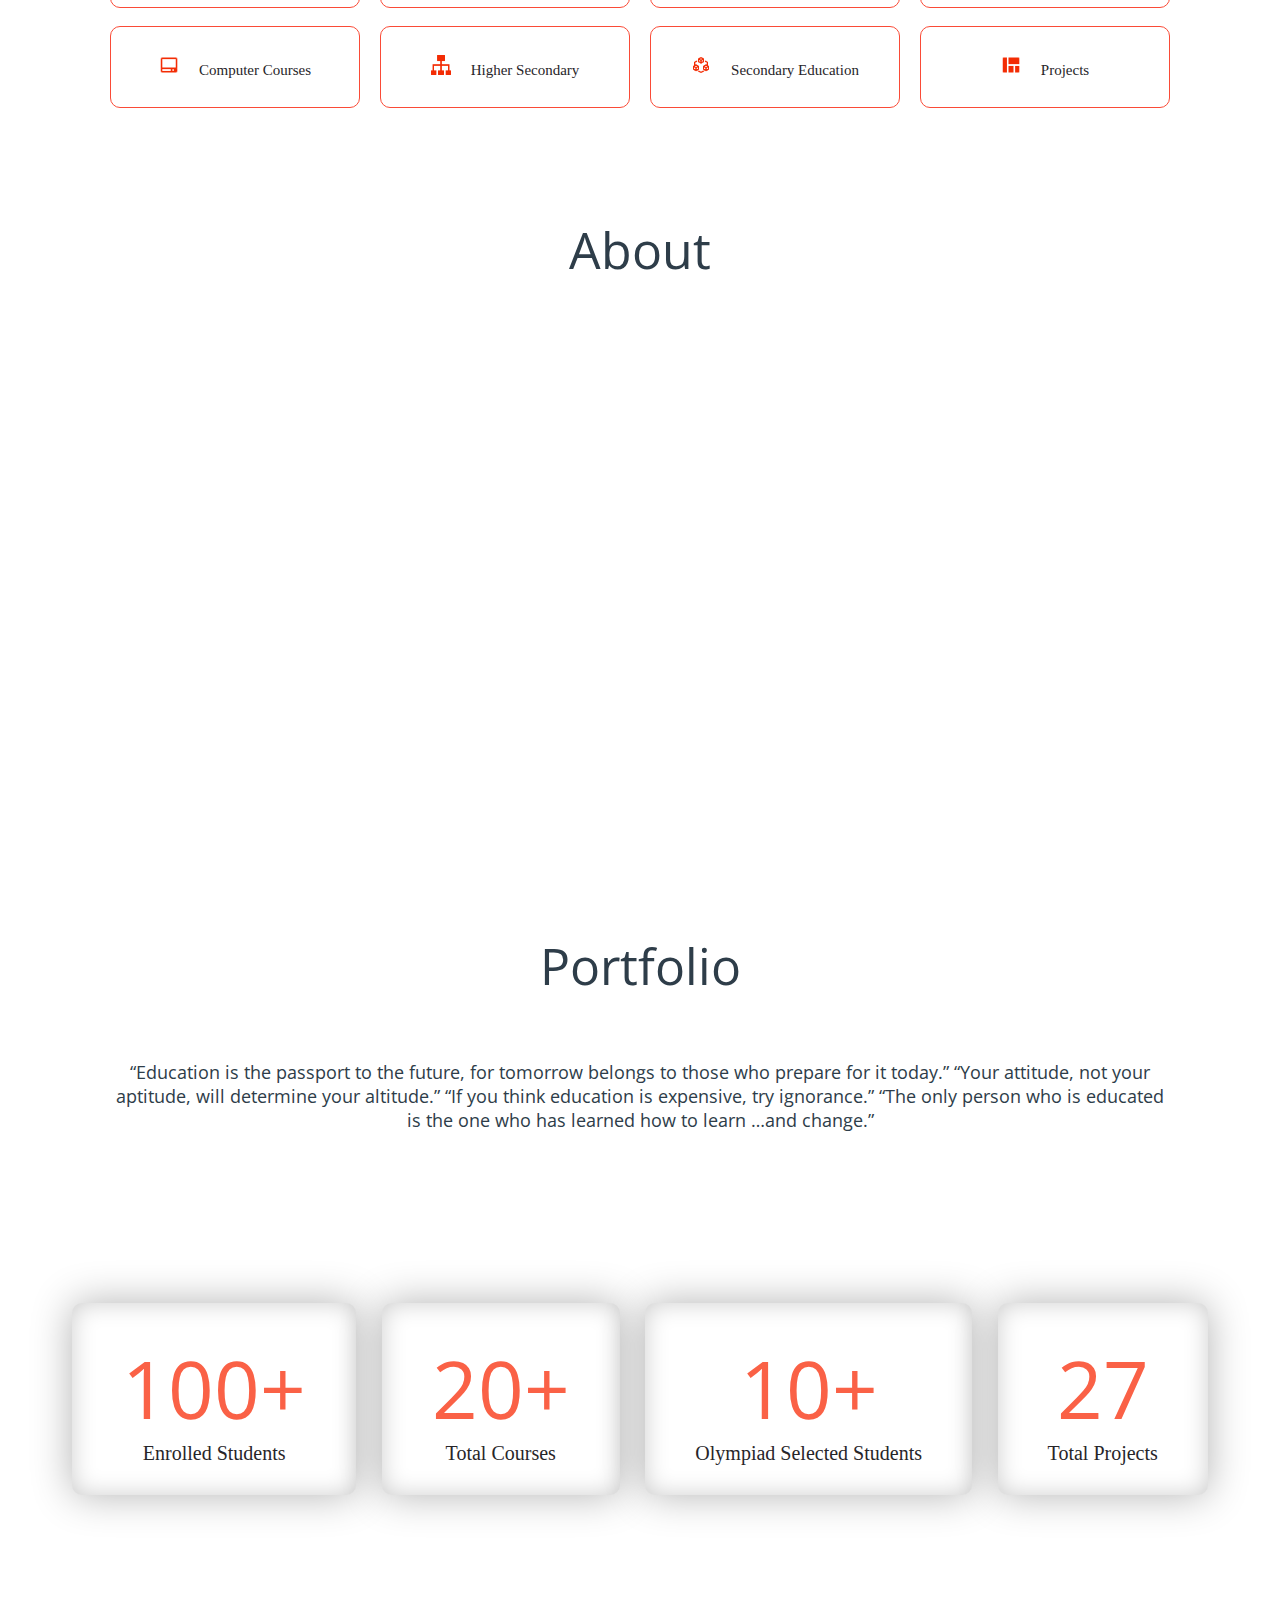
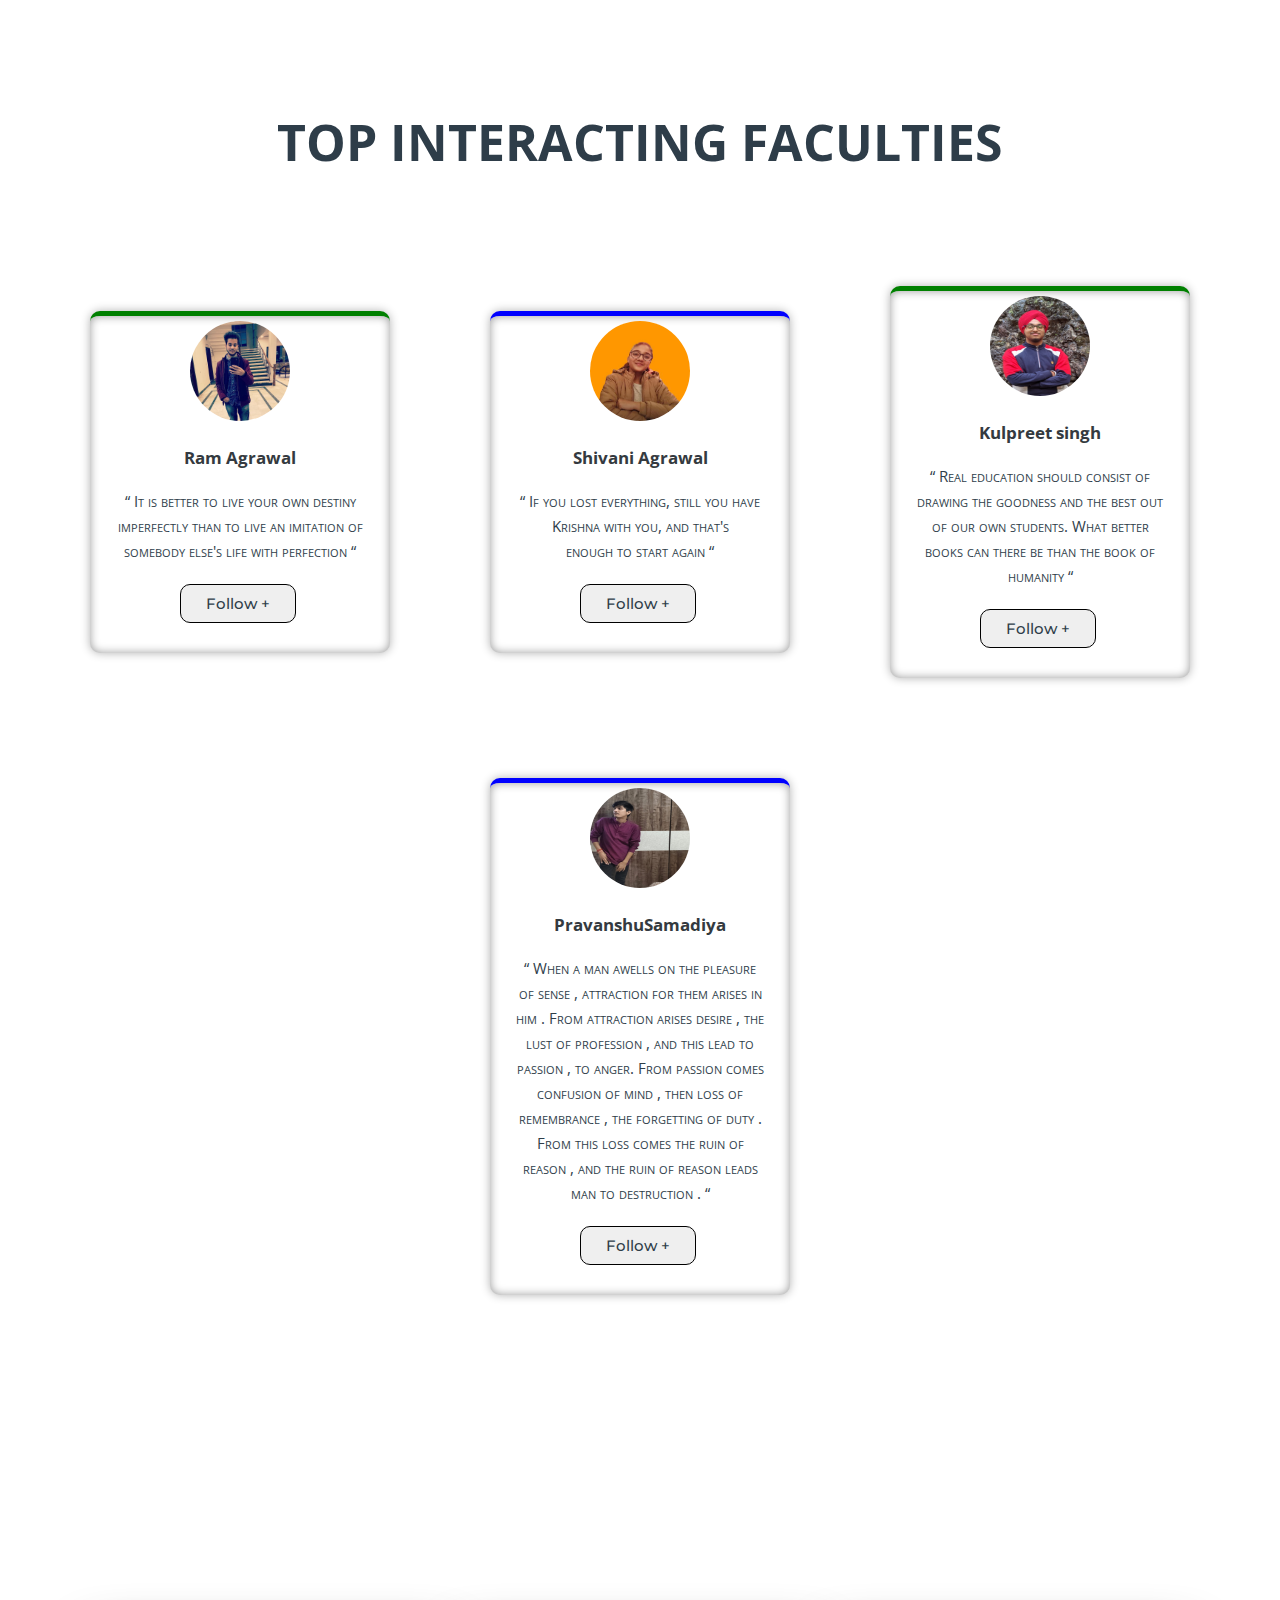
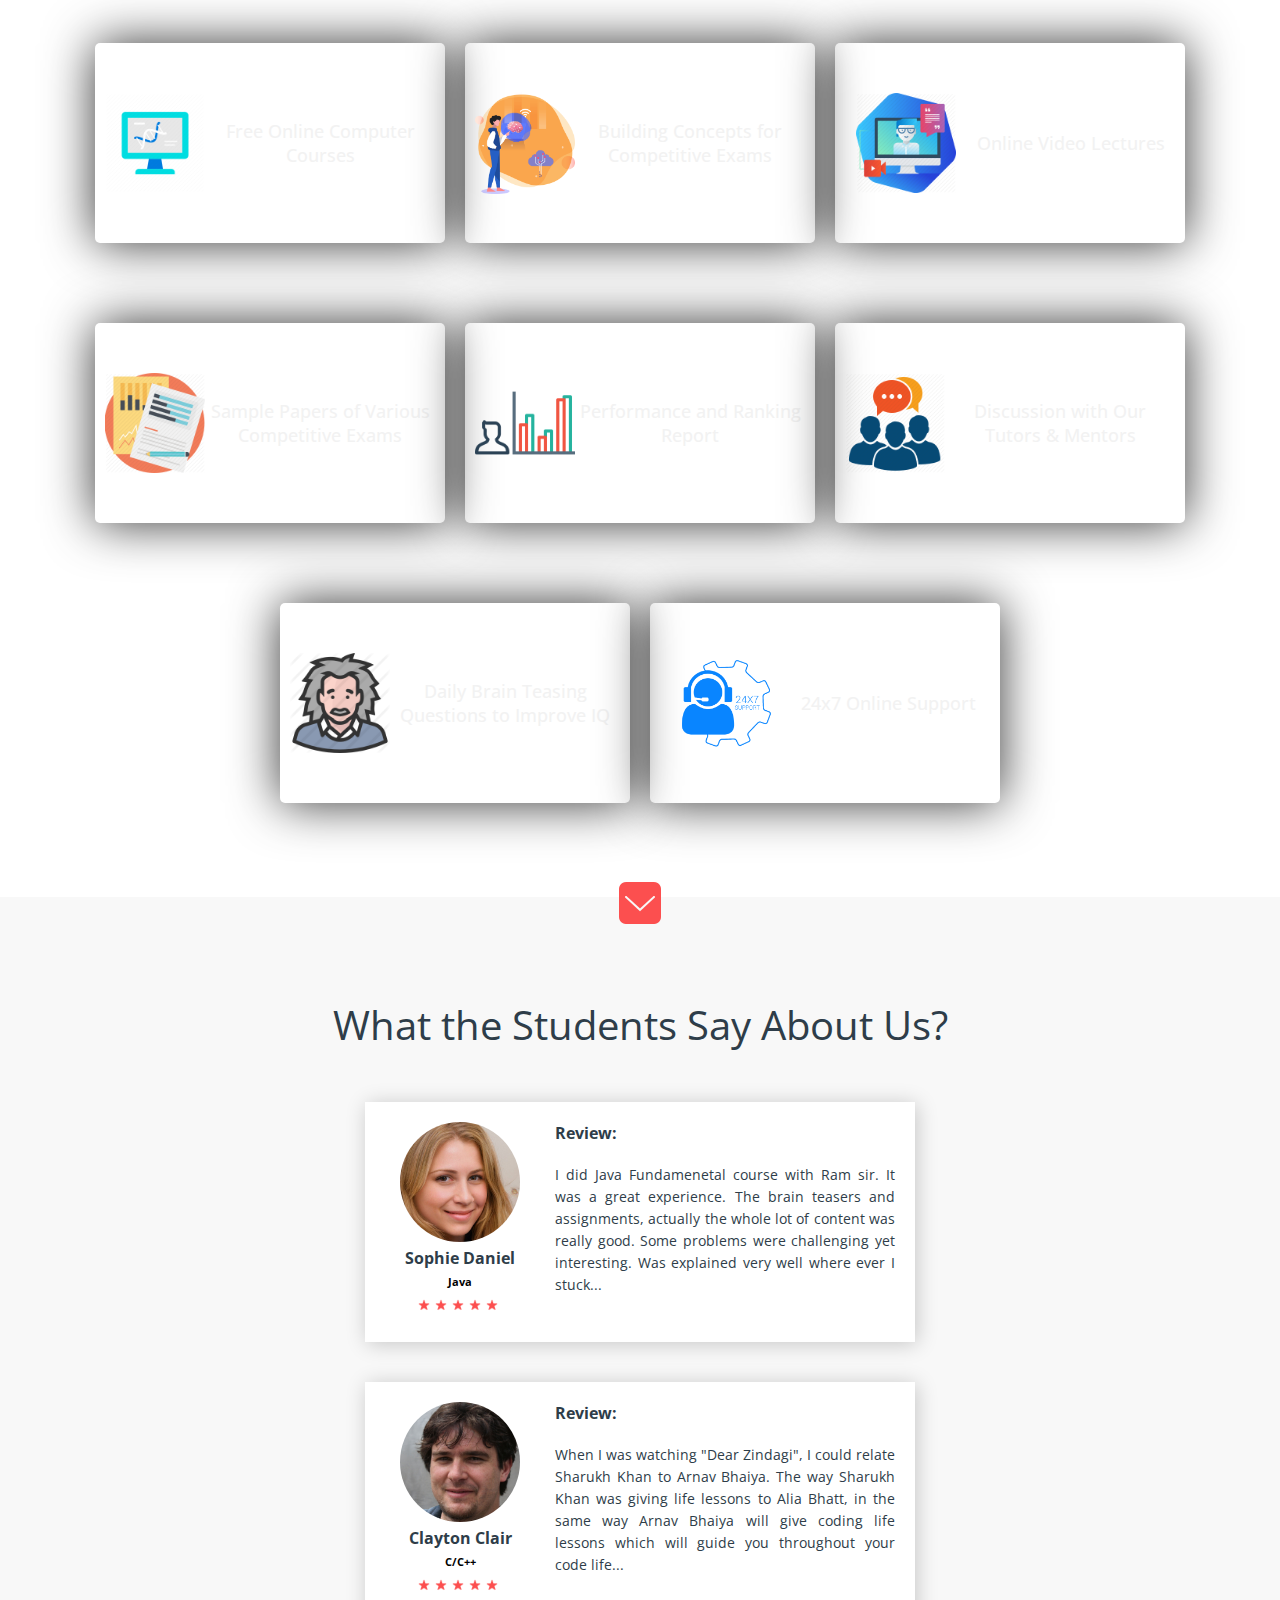
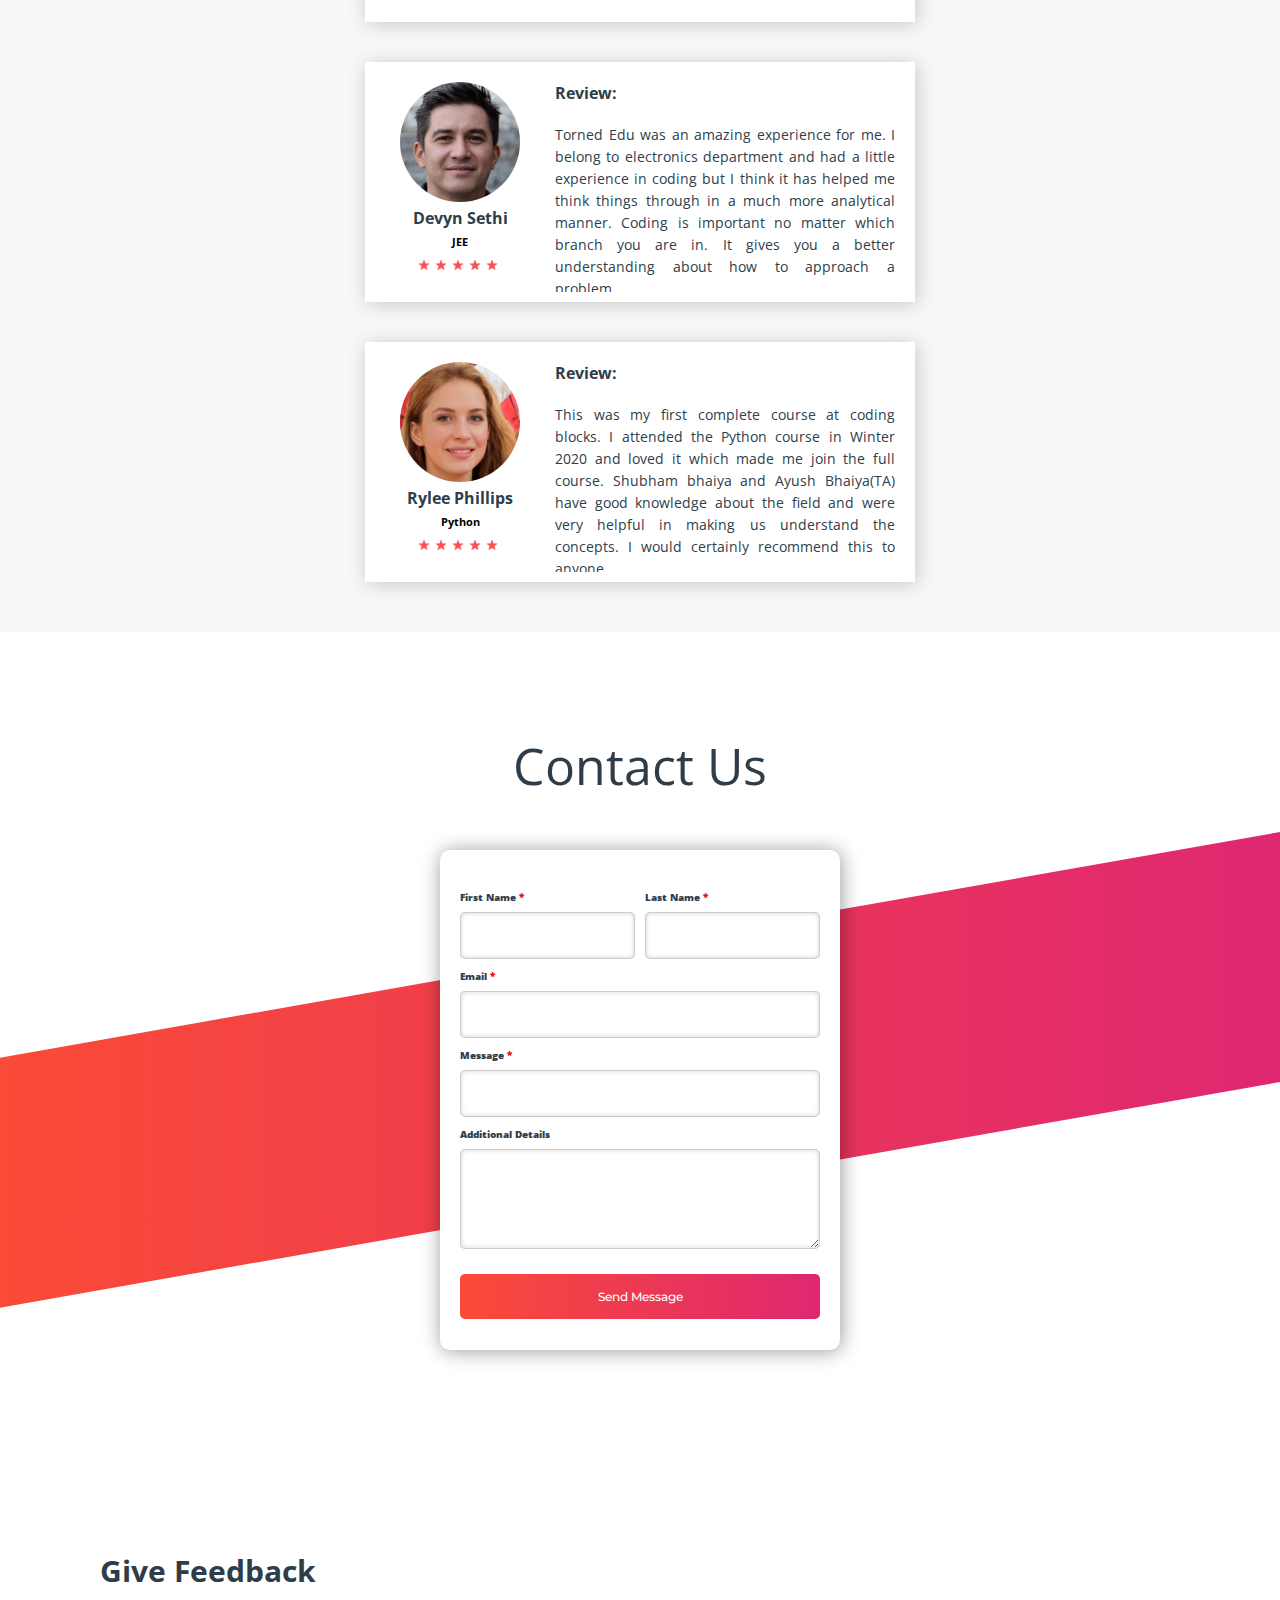
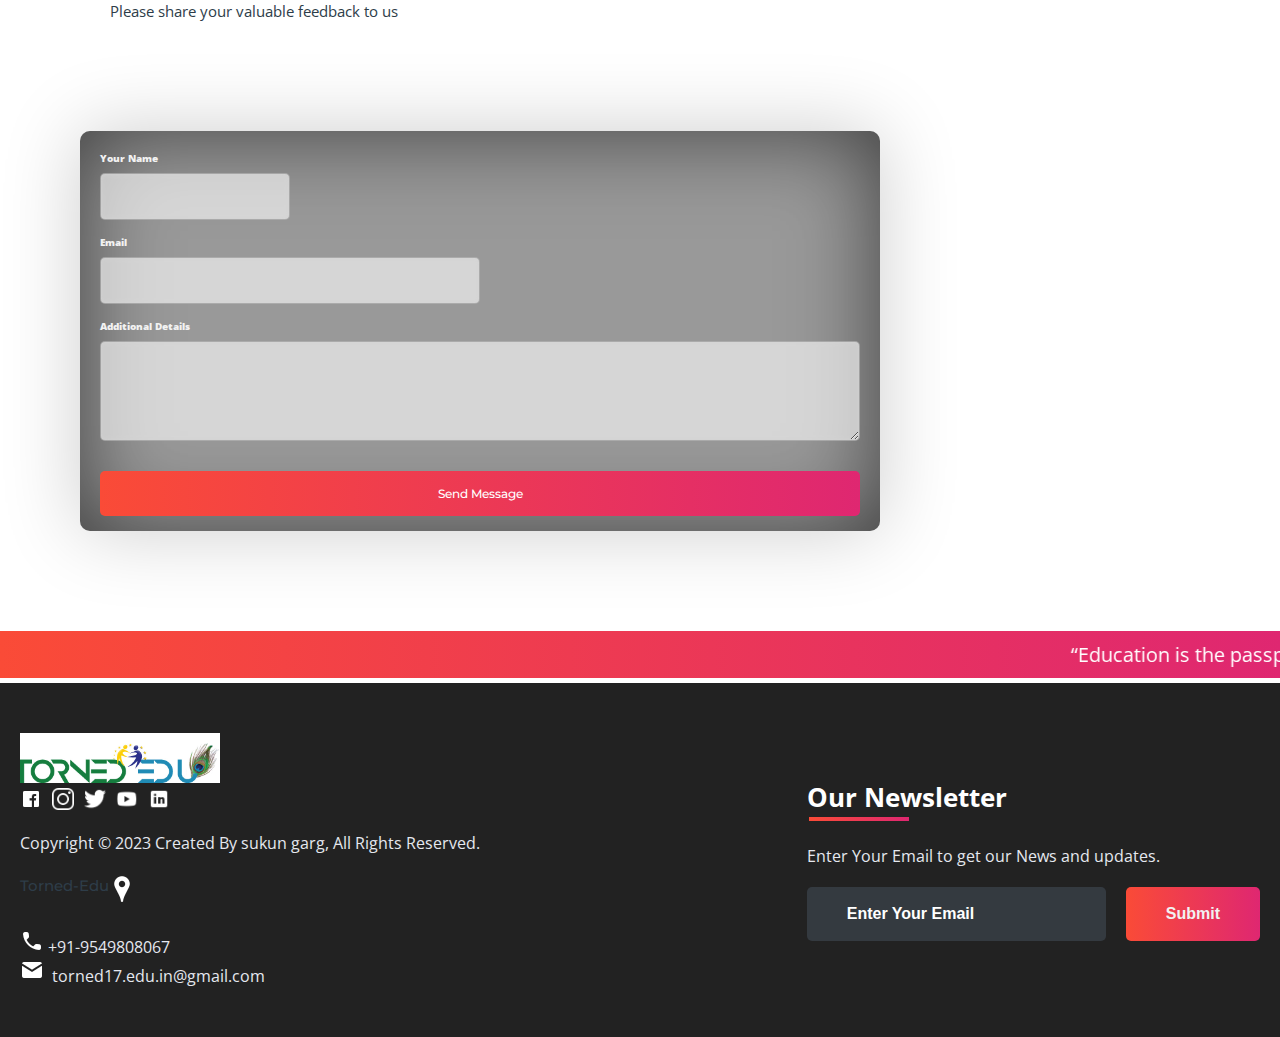
==== commit 780e7a07: "Update index.html" ====
--- a/index.html
+++ b/index.html
@@ -95,7 +95,7 @@
 
 
 	<div class="title">
-		<span>Popular Batches  on Torned-Edu</span>
+		<span>Popular Batches on Torned-Edu</span>
 	</div>
 	<br><br>
 	<!-- swap images of the courses -->
@@ -105,12 +105,11 @@
 	  <a href="laptopdeals.html"><img id="img" src="images/courses/abhimanyu.jpg" style="width: 110%; display: block;margin: 0% ; padding: 0%;"/></a>
 	</div>
 	</div>
-	<div class="title">
-		<span>Popular Subjects on Torned-Edu</span>
-	</div>
-	<br><br>
+	
 <!-- Some Popular Subjects -->
 	<div class="course">
+		<center><p style="font-size: 50px; padding: 100px; padding-bottom: 40px;">Popular Courses on Torned-Edu</p></center>
+		
 		<center><div class="cbox">
 		<div class="det"><a href="subjects/jee.html"><img src="images/courses/book.png">JEE Preparation</a></div>
 		<div class="det"><a href="#"><img src="images/courses/d1.png">NEET Preparation</a></div>
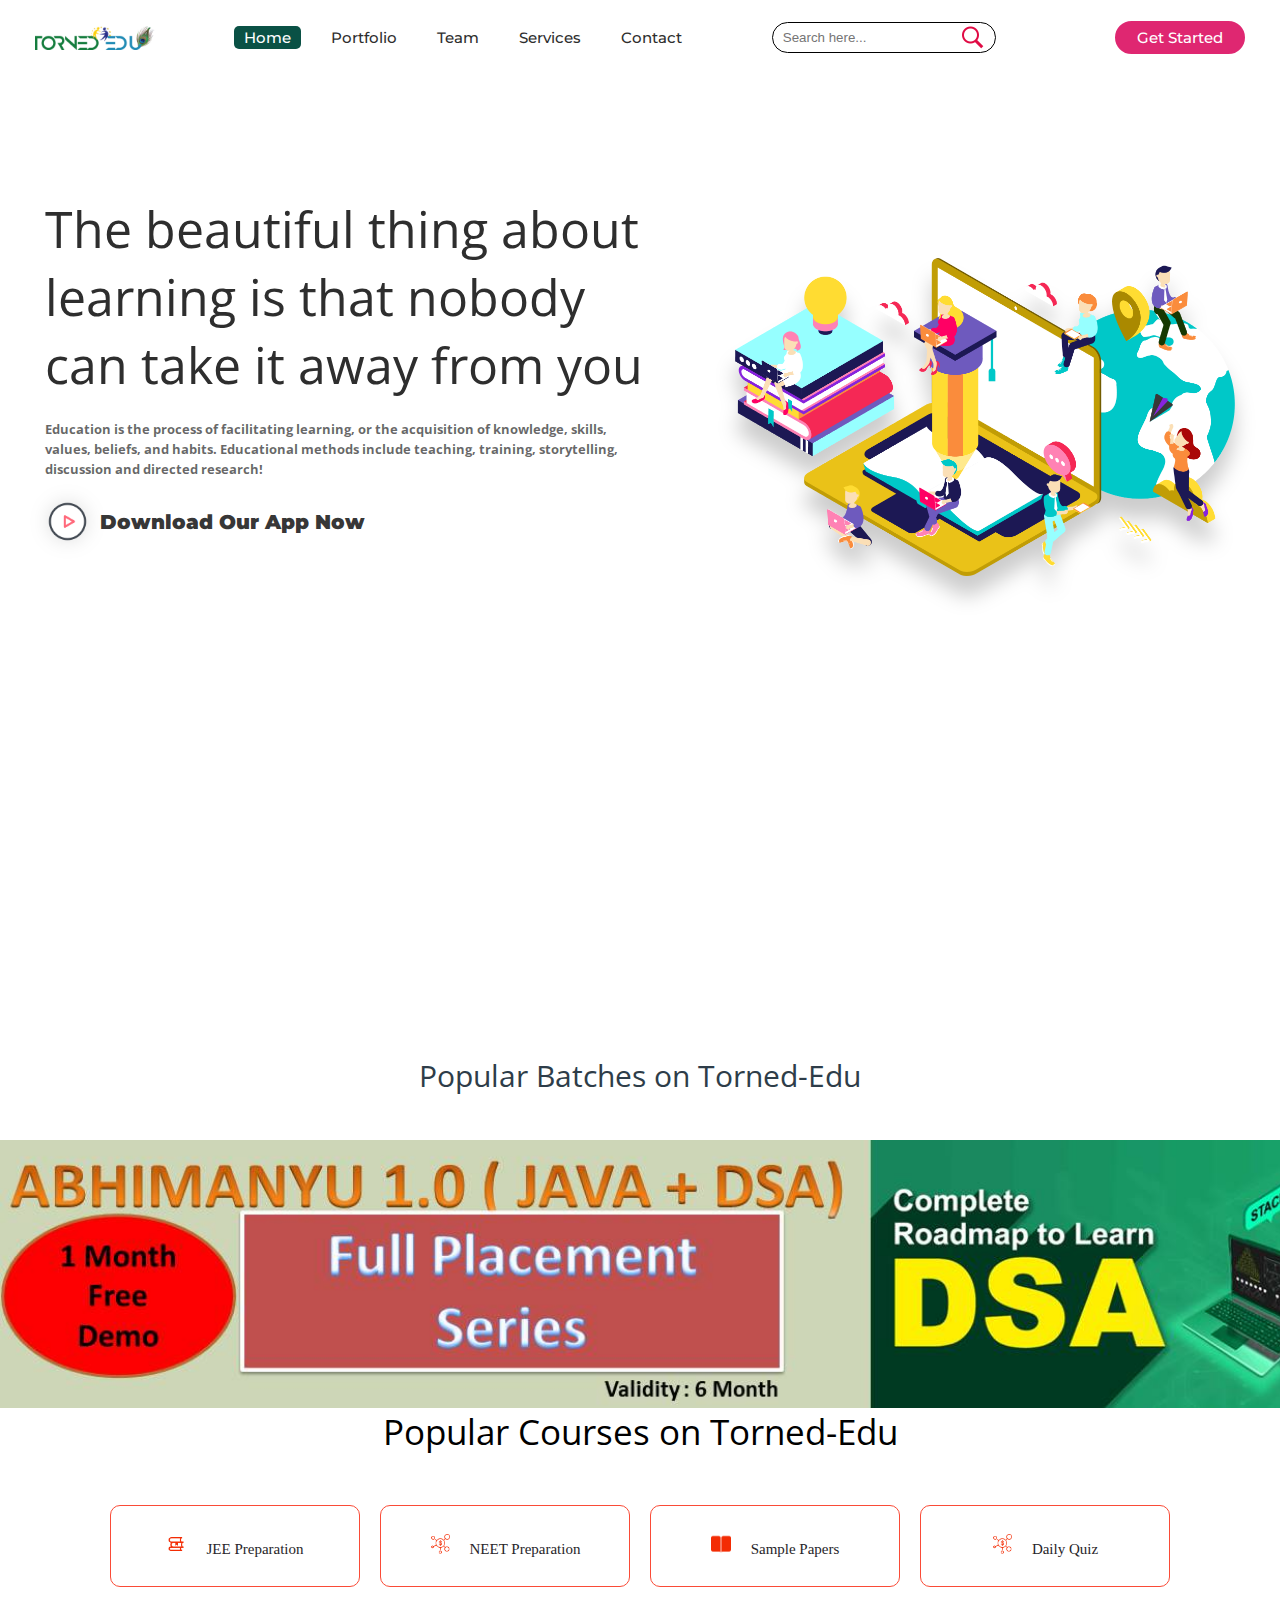
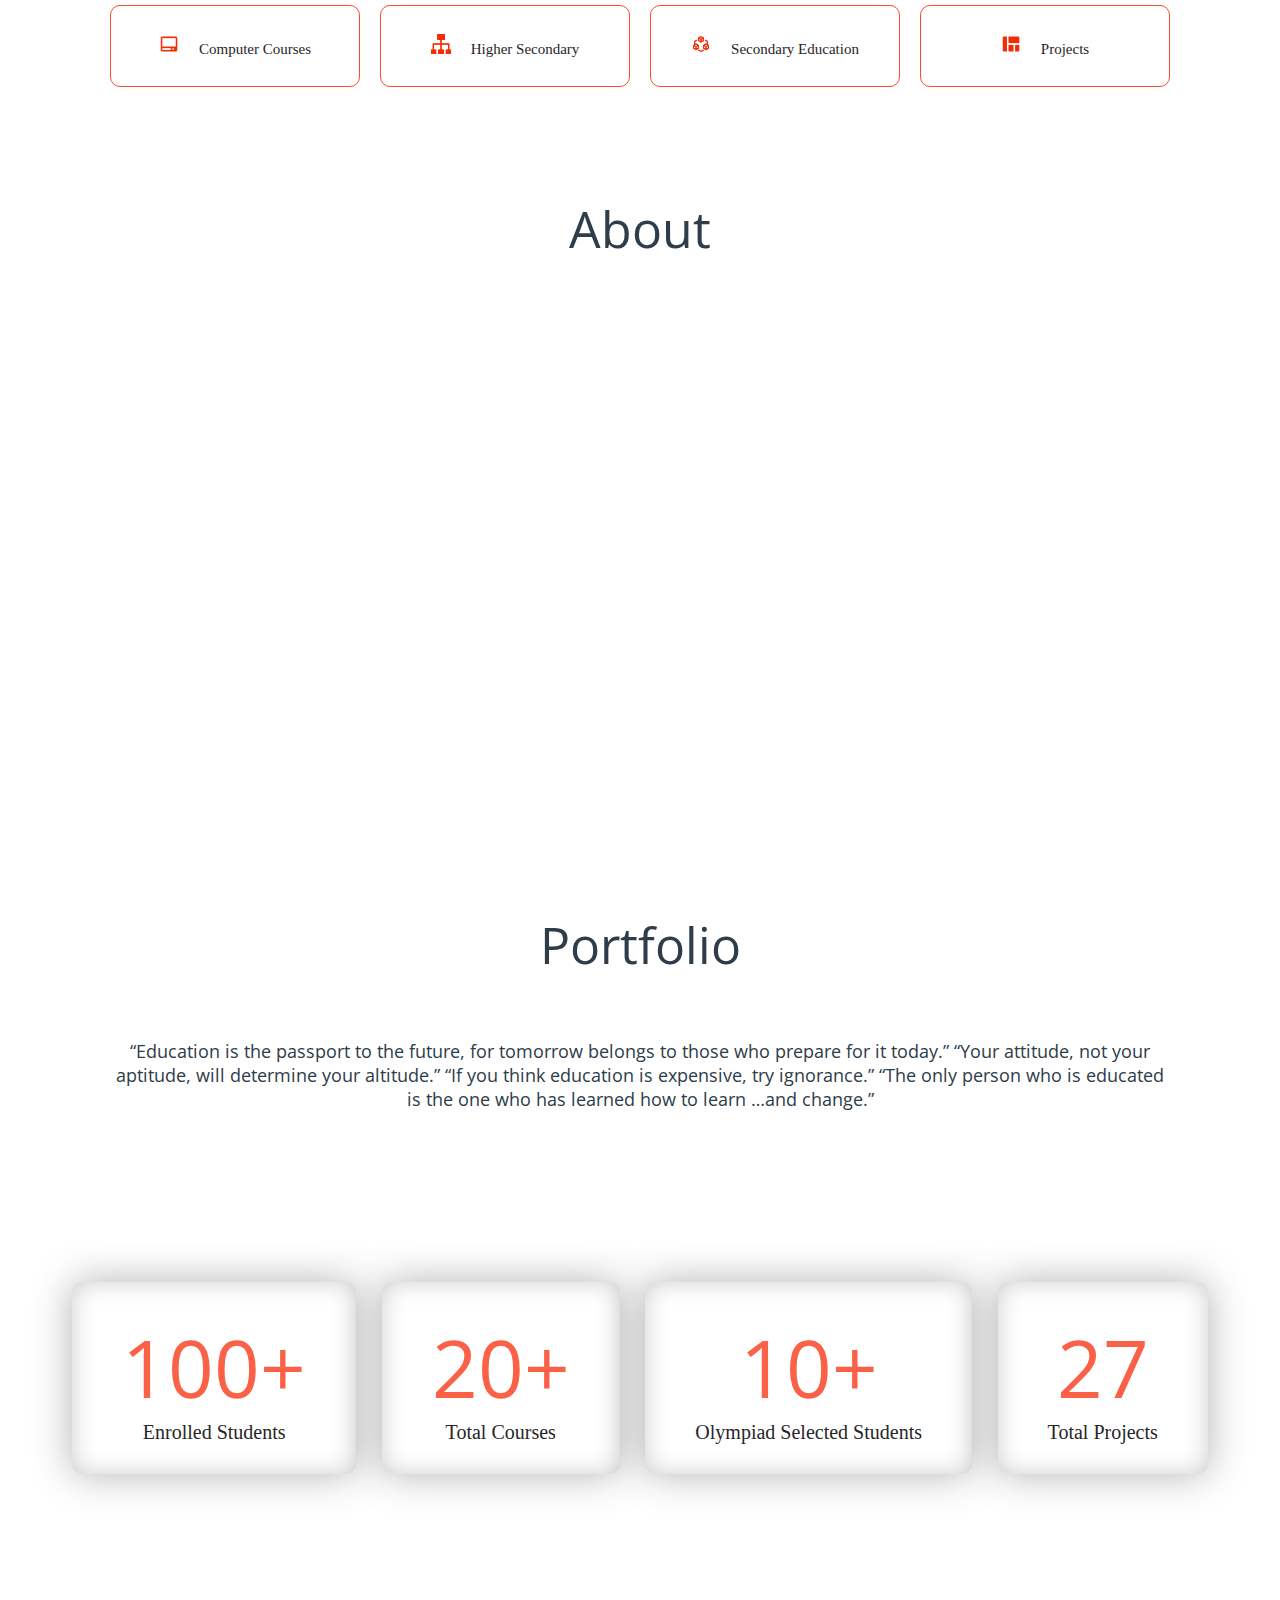
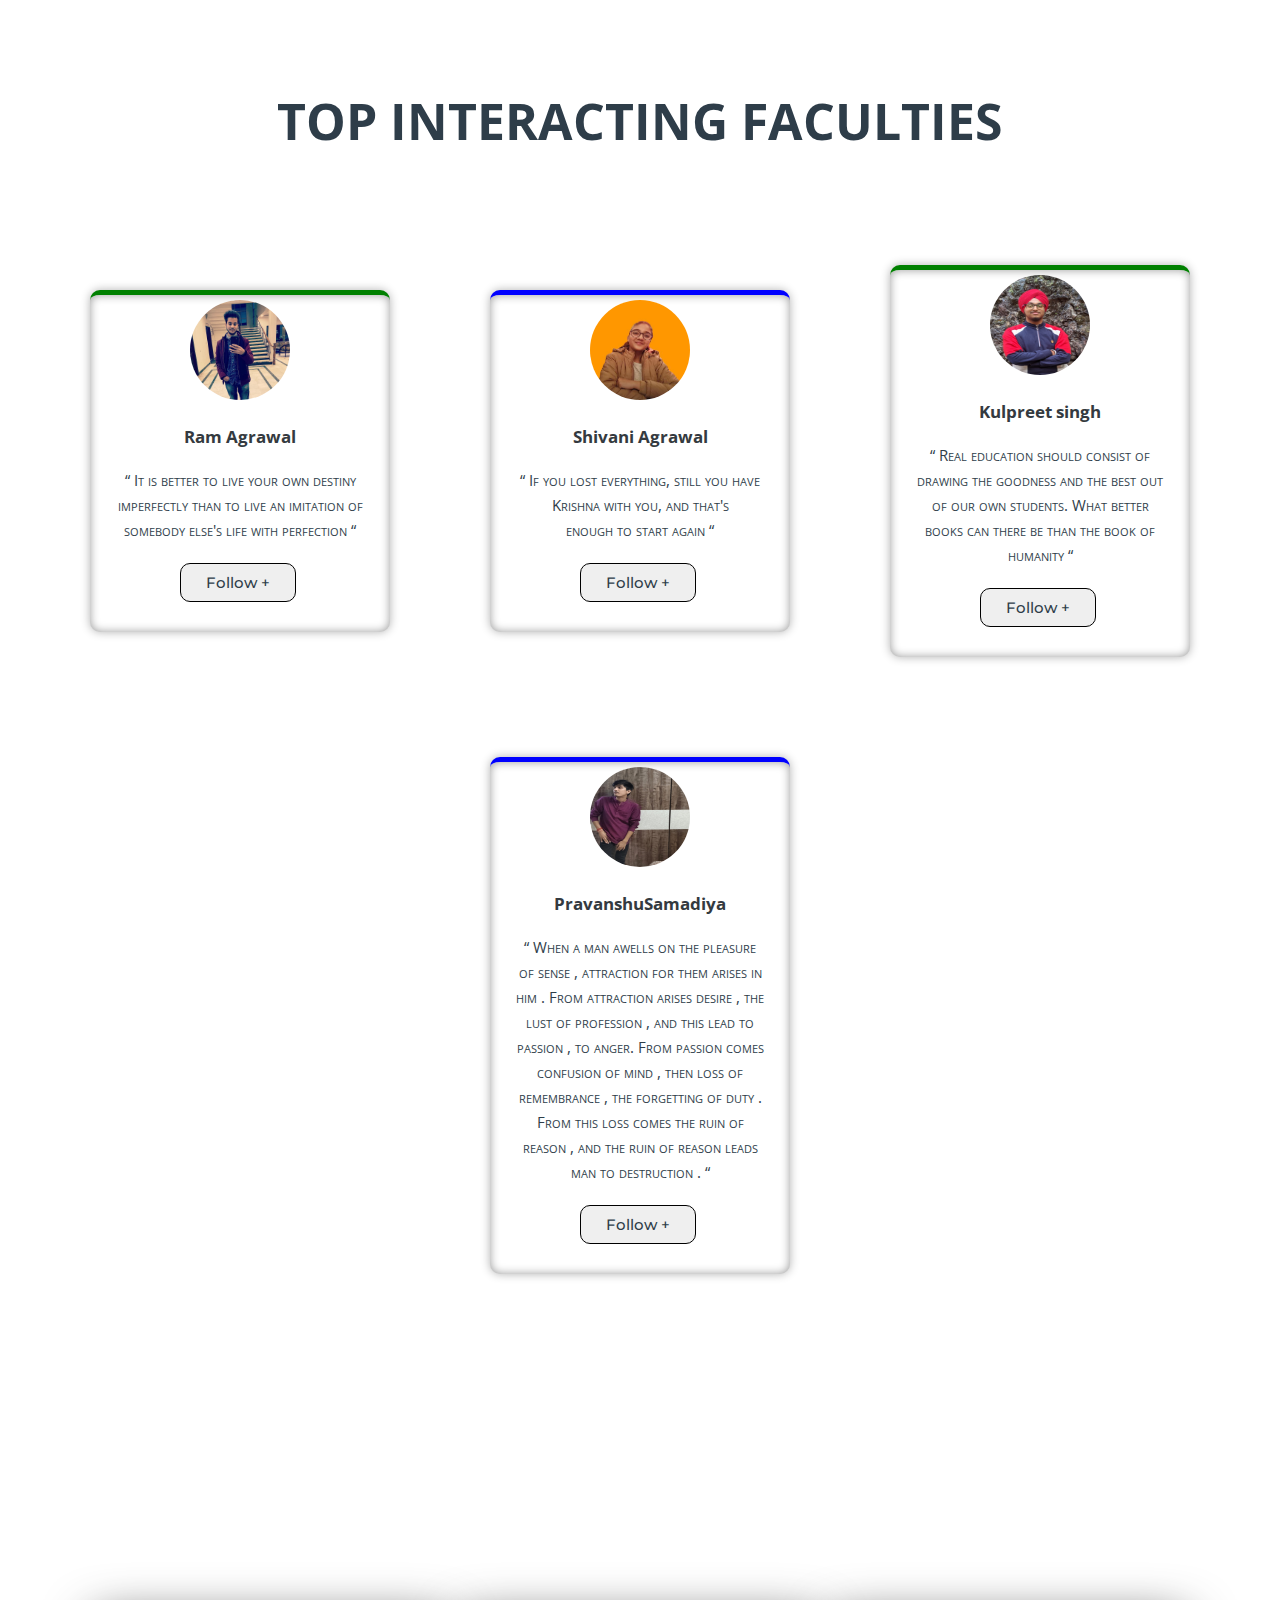
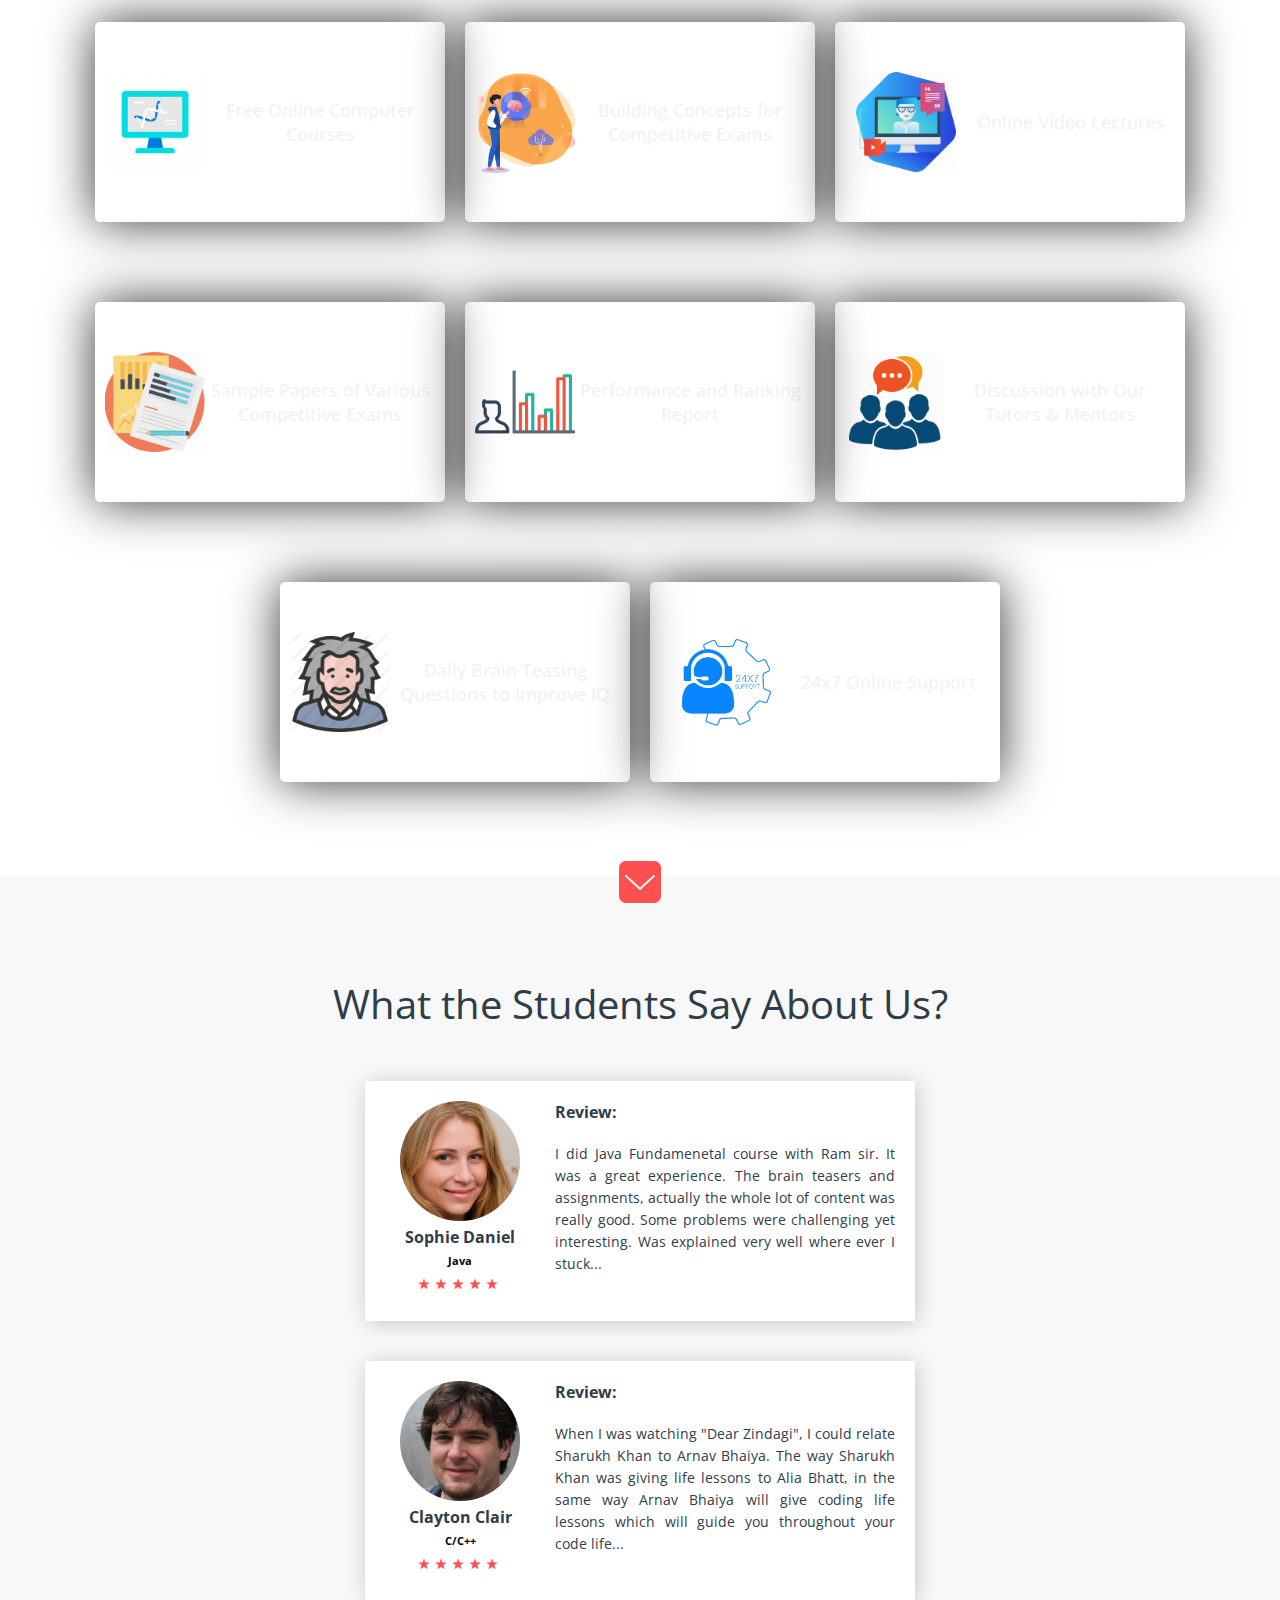
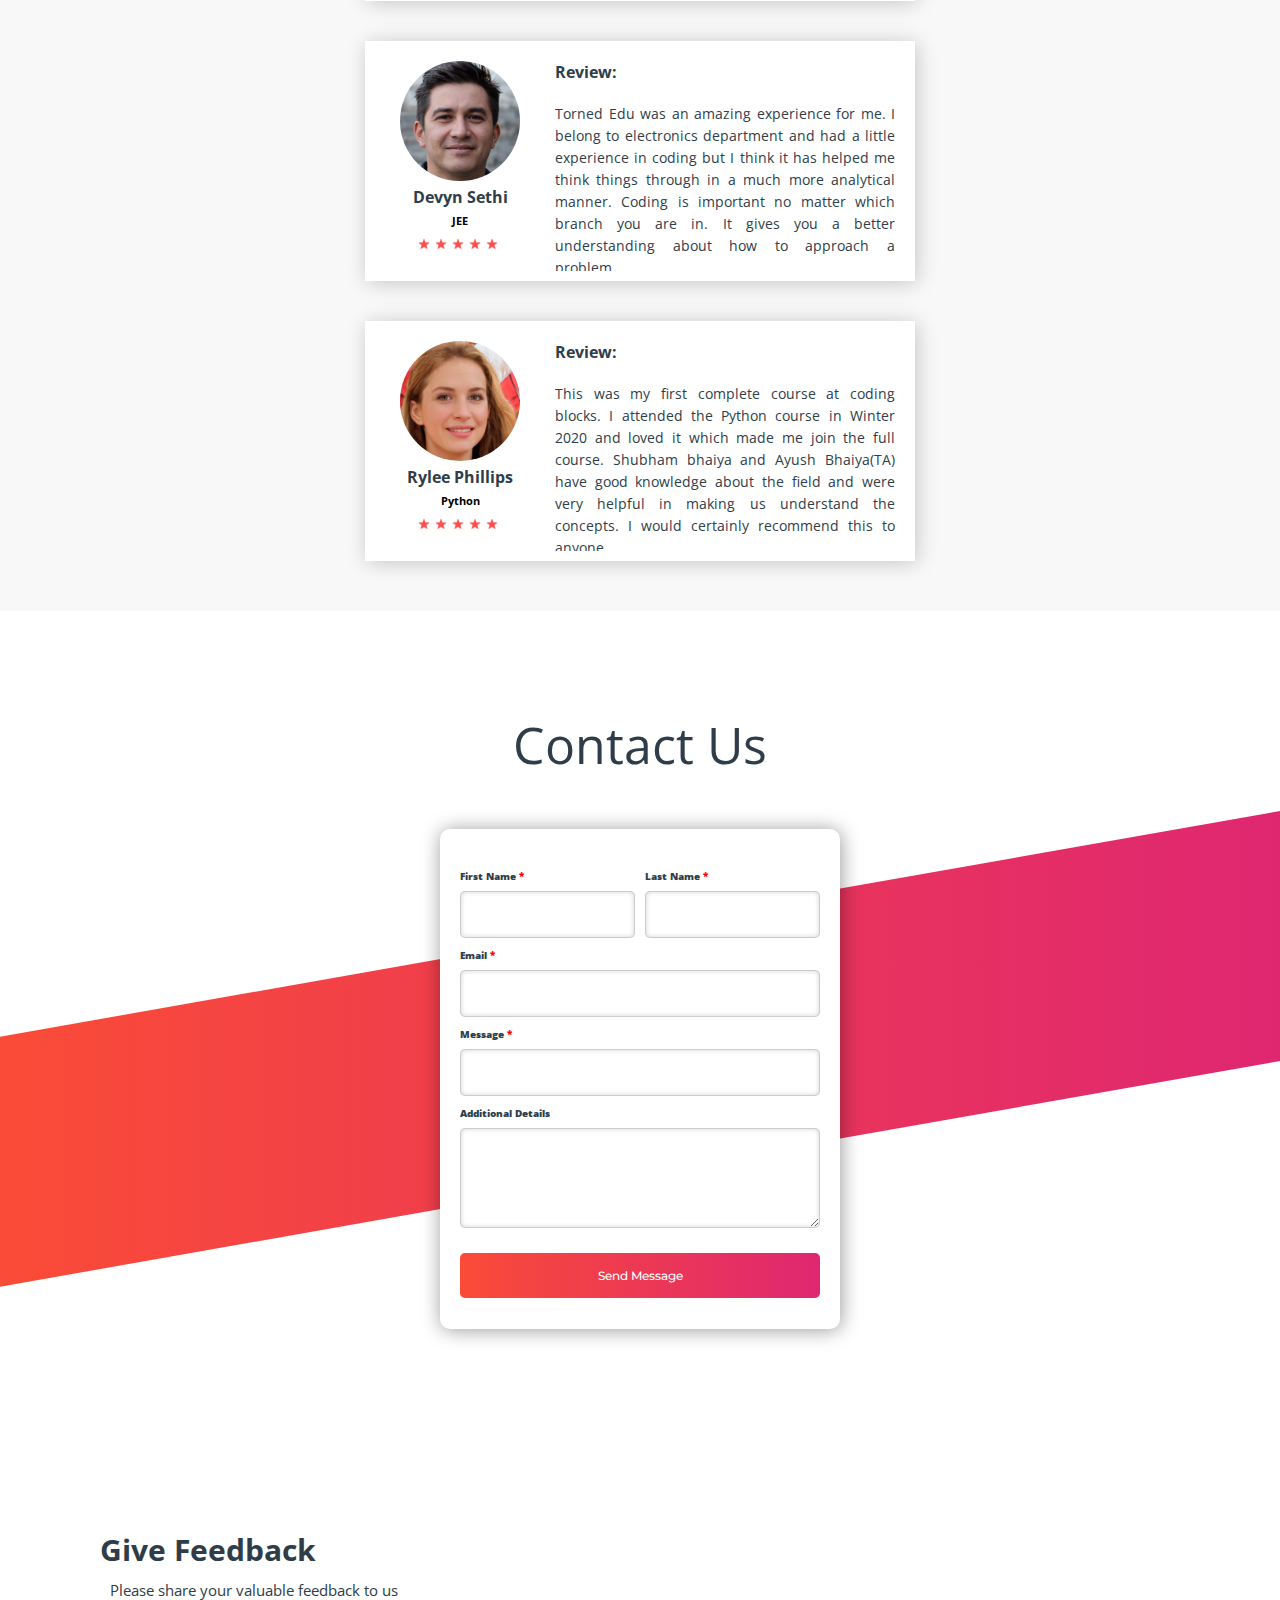
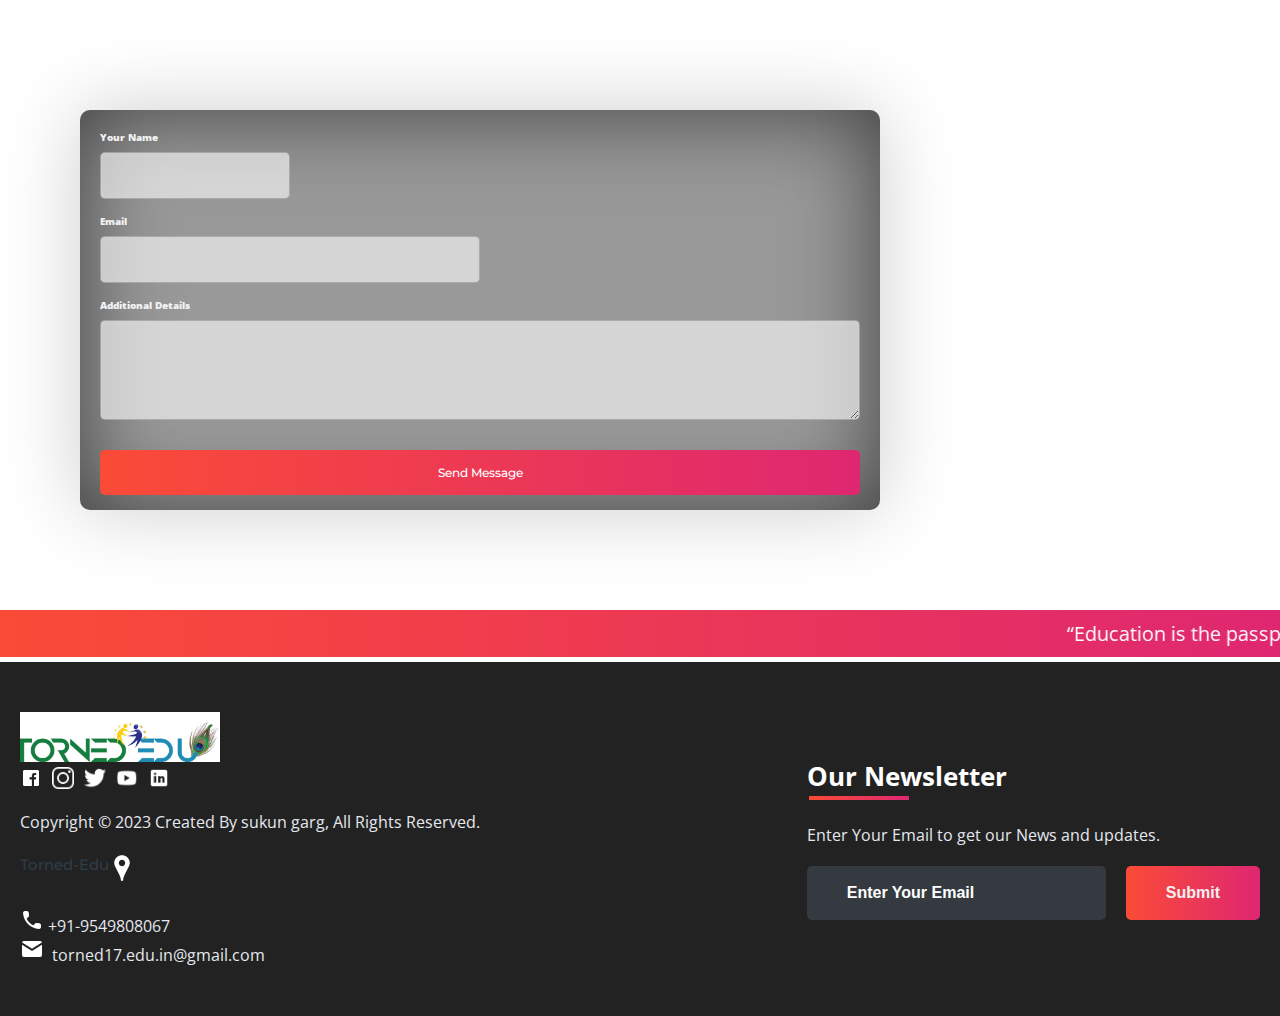
==== commit f6b4bb4e: "Update index.html" ====
--- a/index.html
+++ b/index.html
@@ -108,7 +108,7 @@
 	
 <!-- Some Popular Subjects -->
 	<div class="course">
-		<center><p style="font-size: 50px; padding: 100px; padding-bottom: 40px;">Popular Courses on Torned-Edu</p></center>
+		<center><p style="font-size: 35px; padding: 100px; padding-bottom: 40px;">Popular Courses on Torned-Edu</p></center>
 		
 		<center><div class="cbox">
 		<div class="det"><a href="subjects/jee.html"><img src="images/courses/book.png">JEE Preparation</a></div>
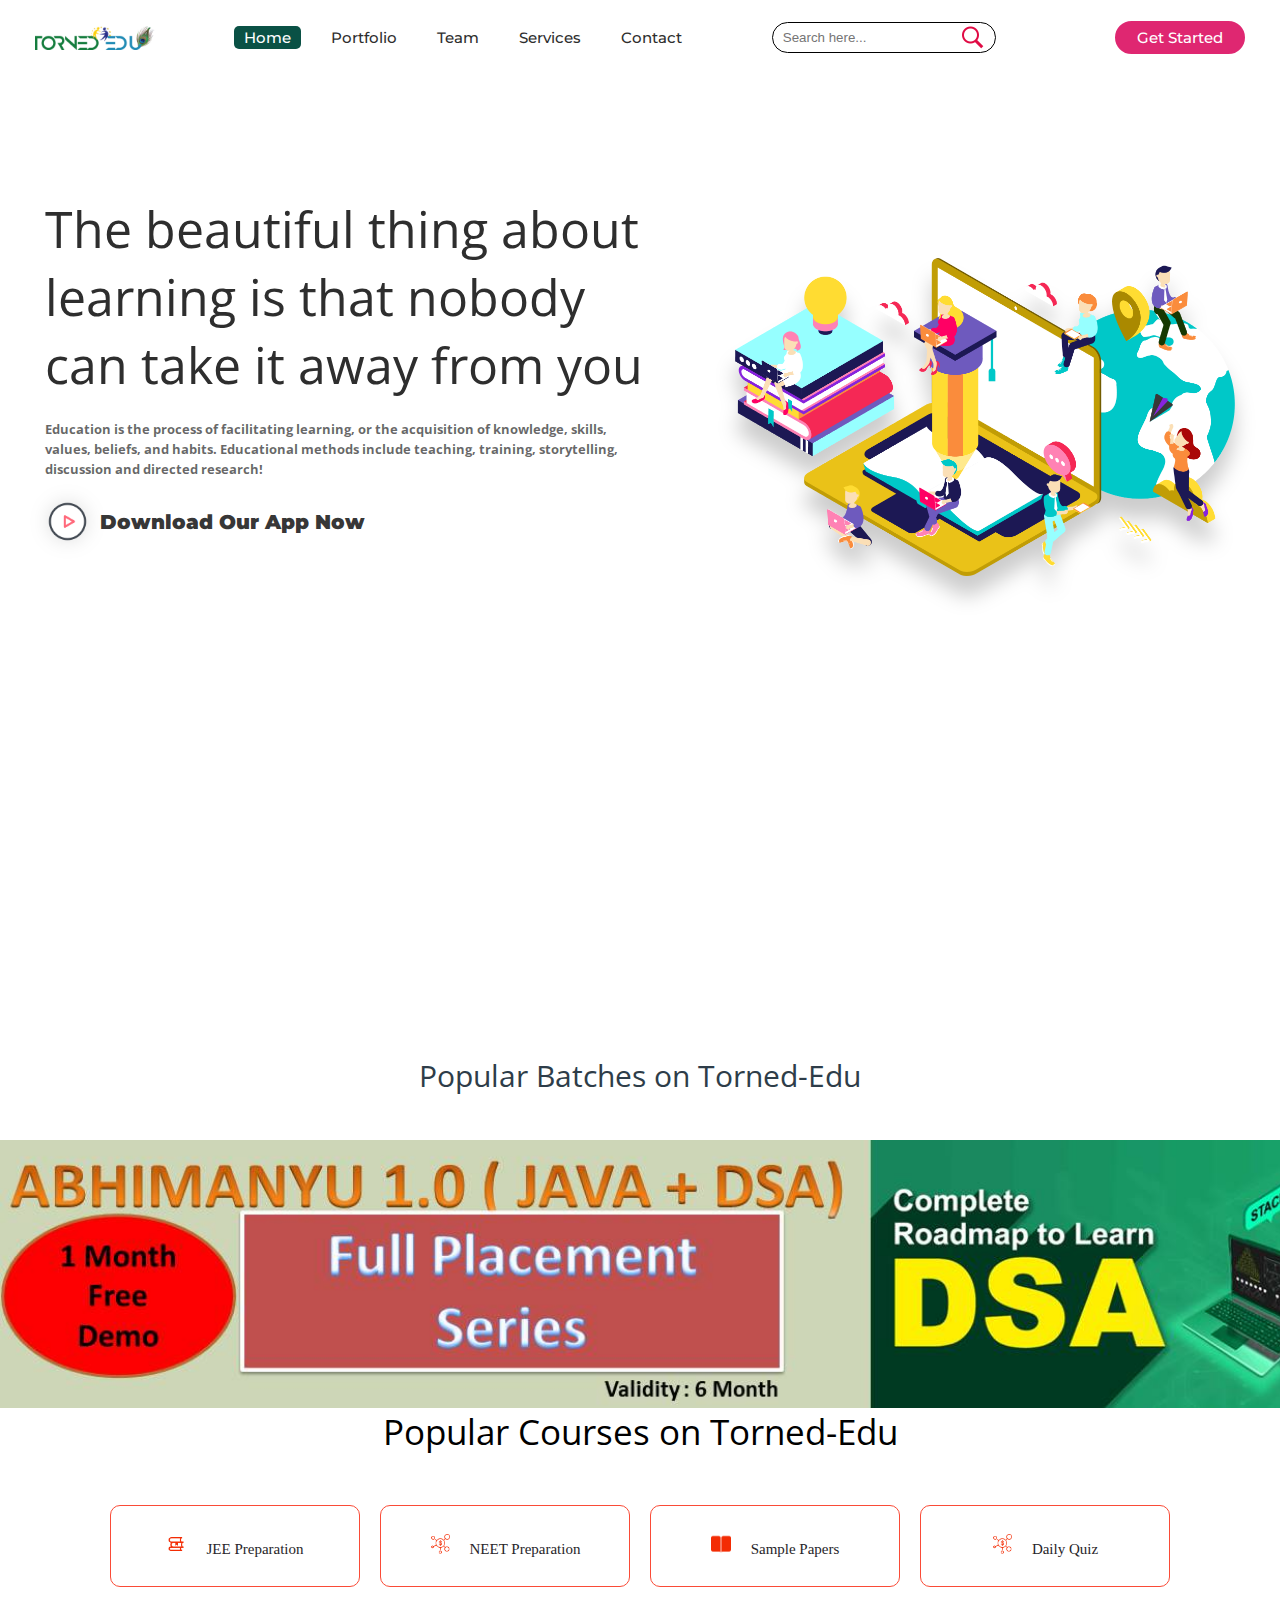
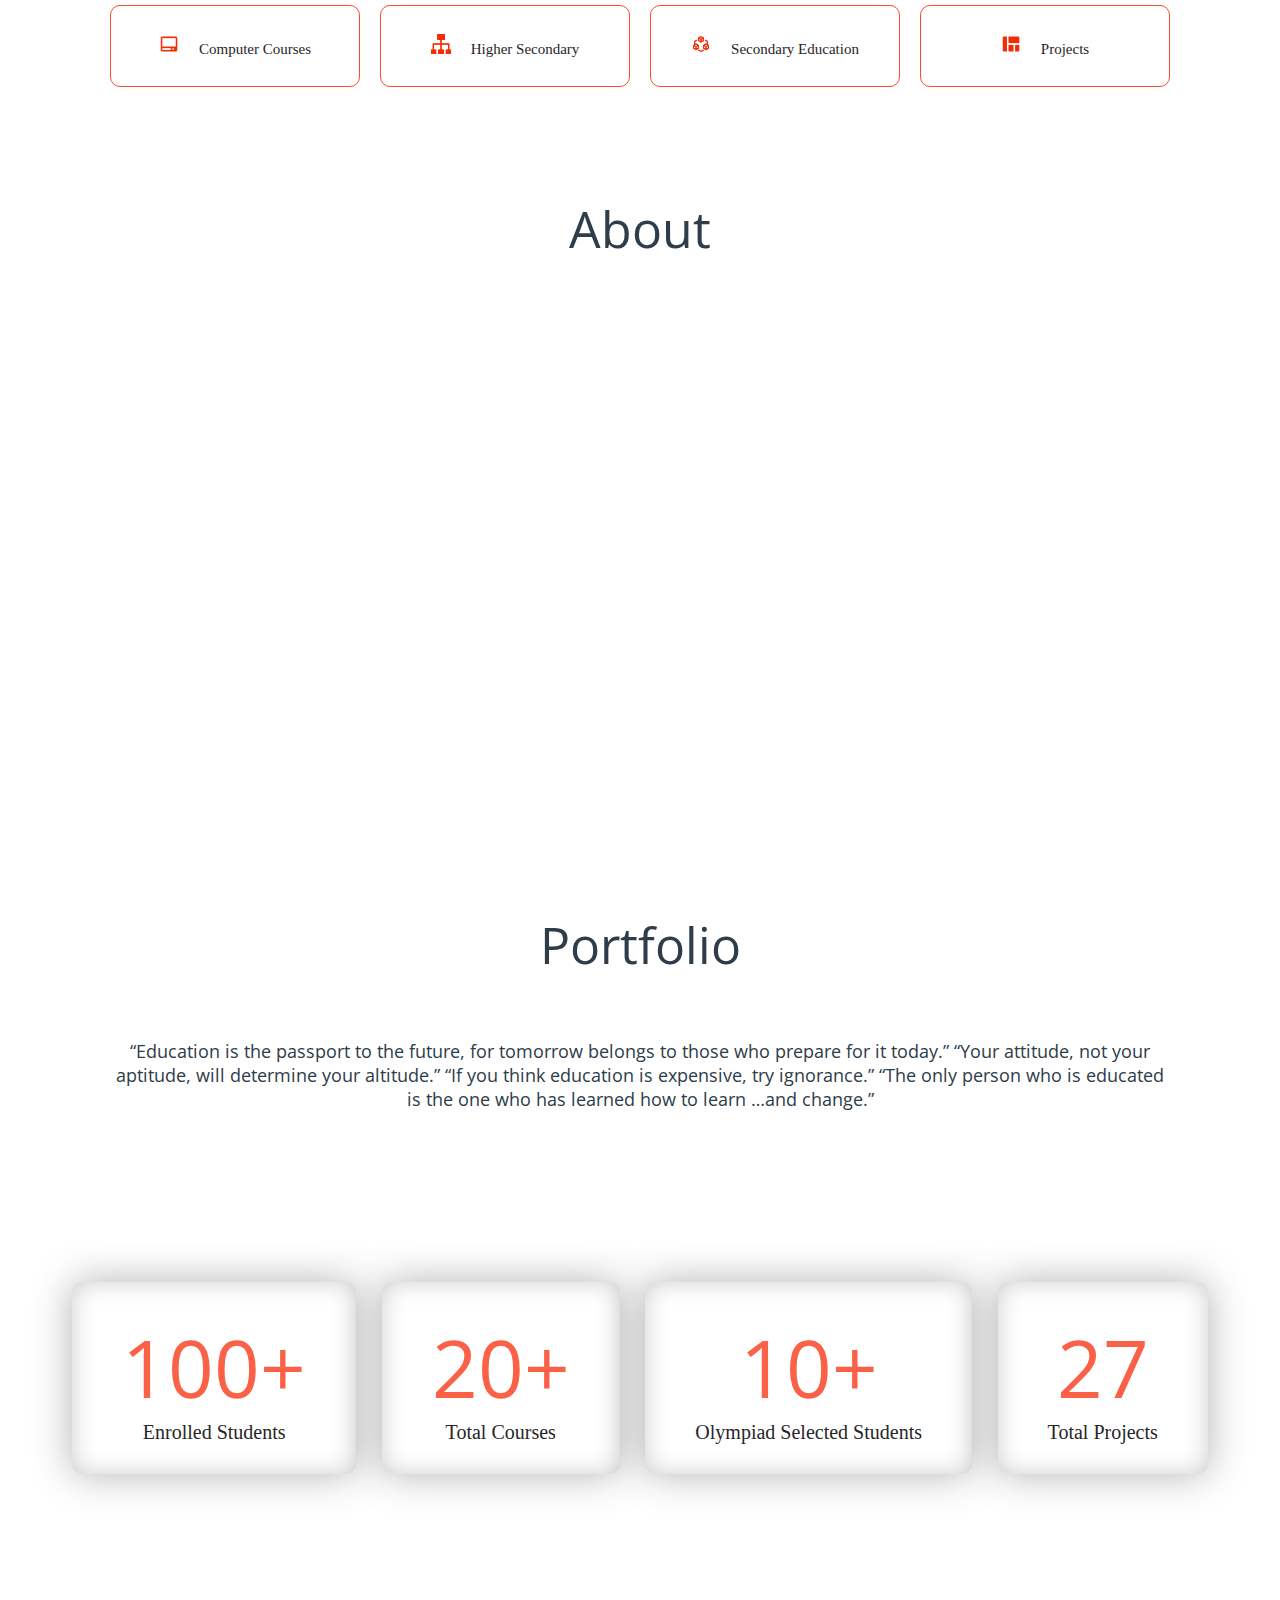
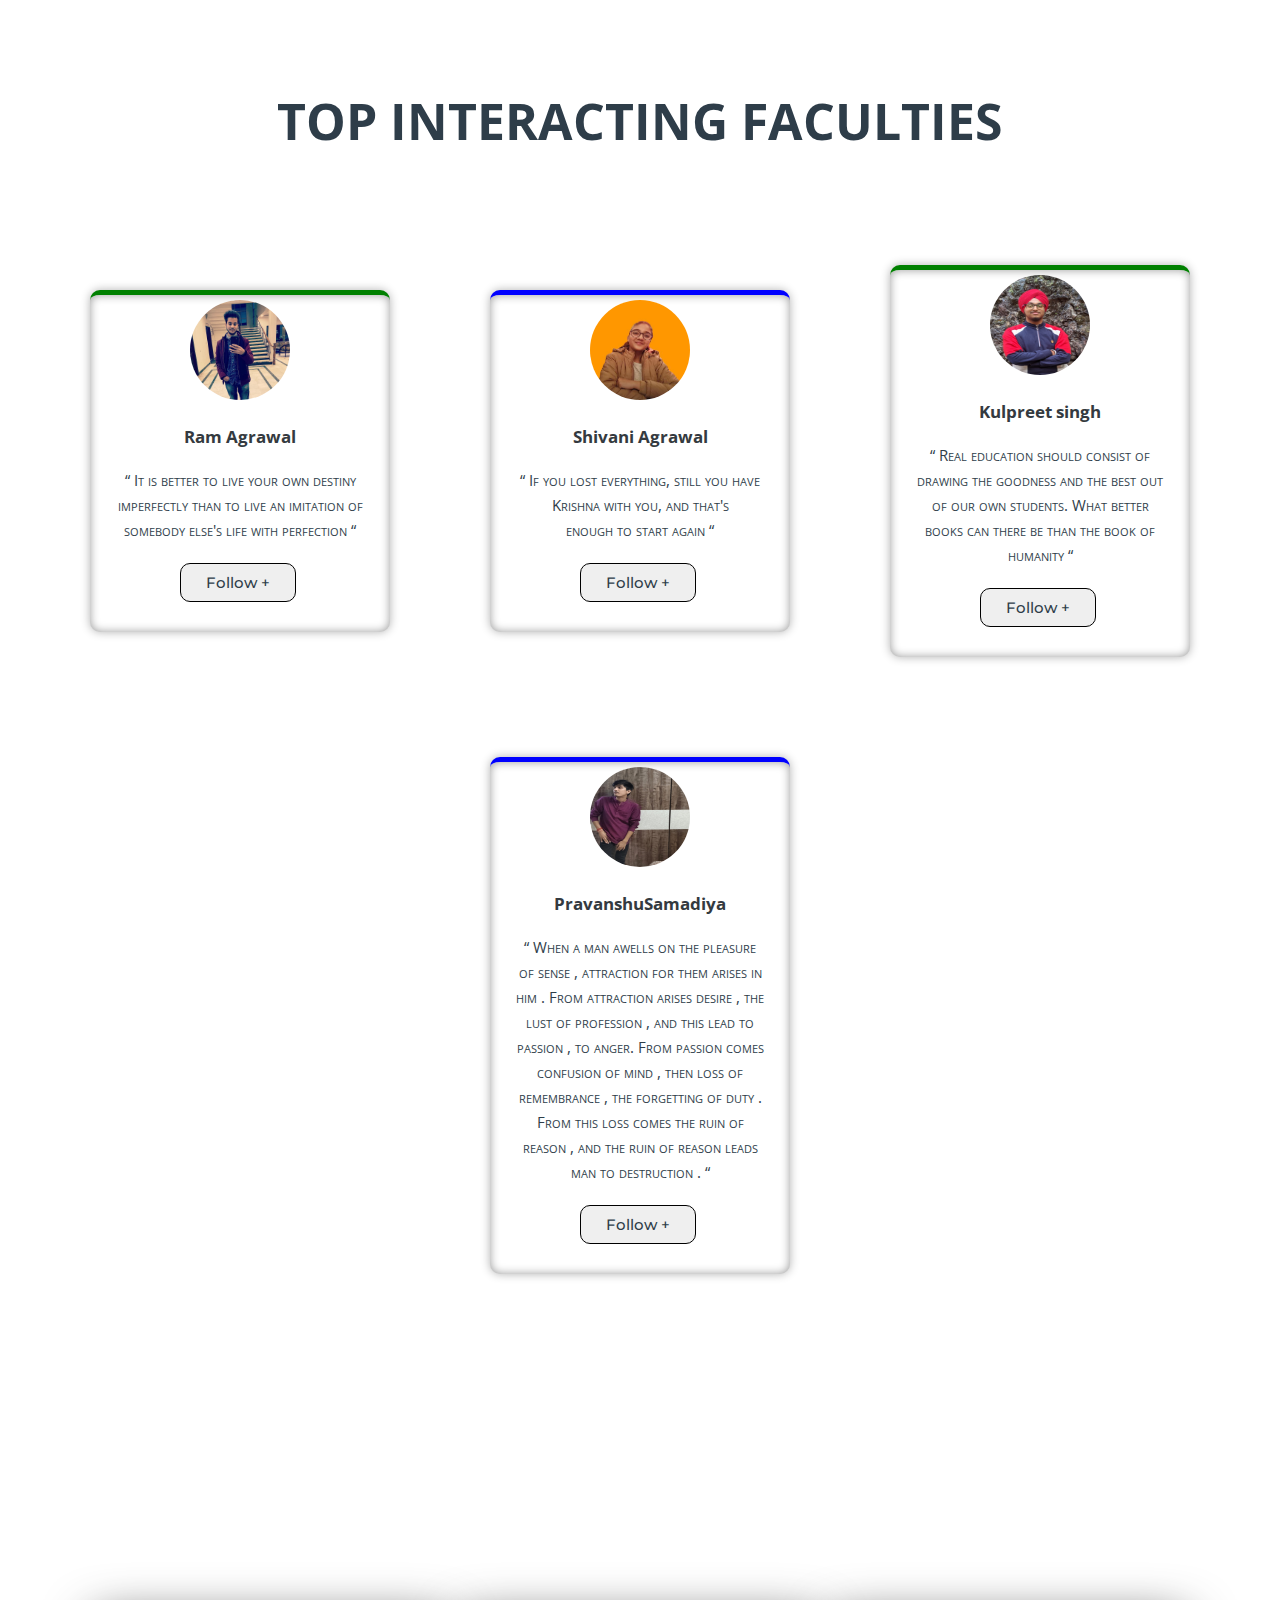
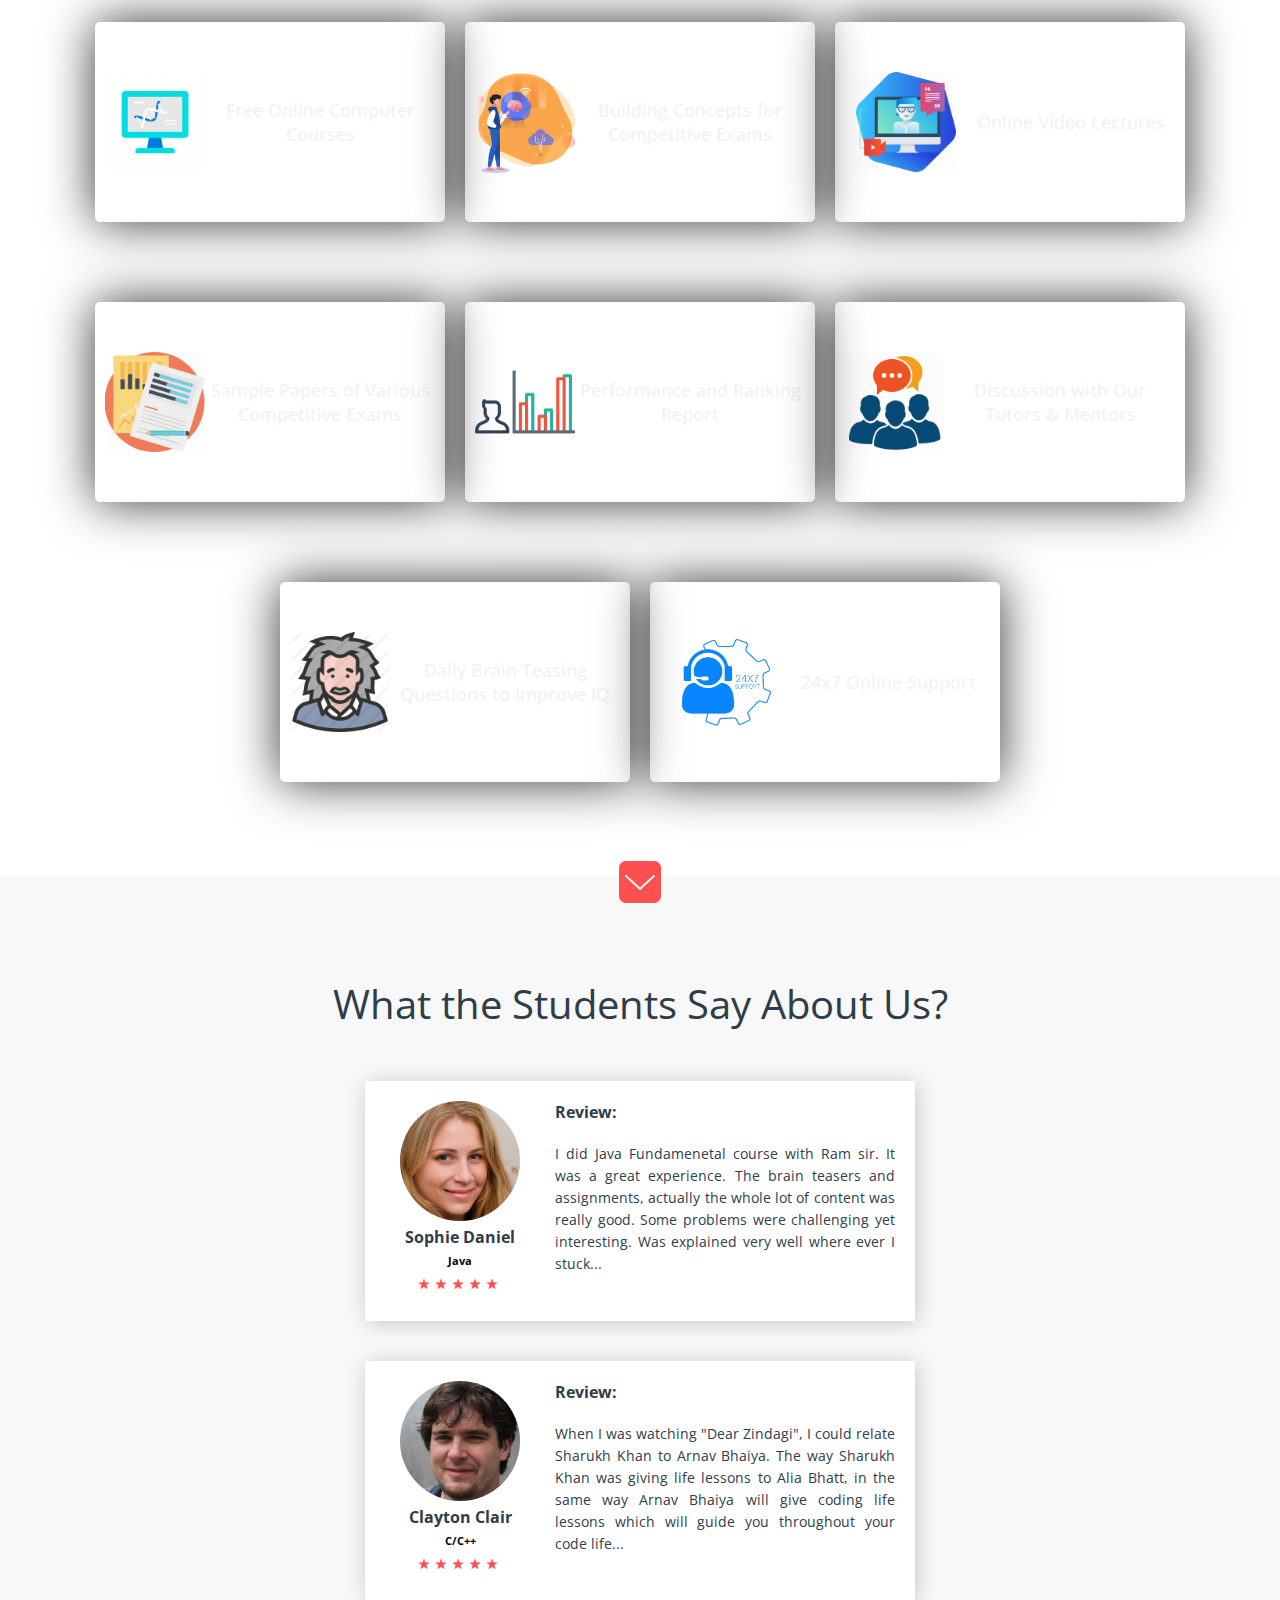
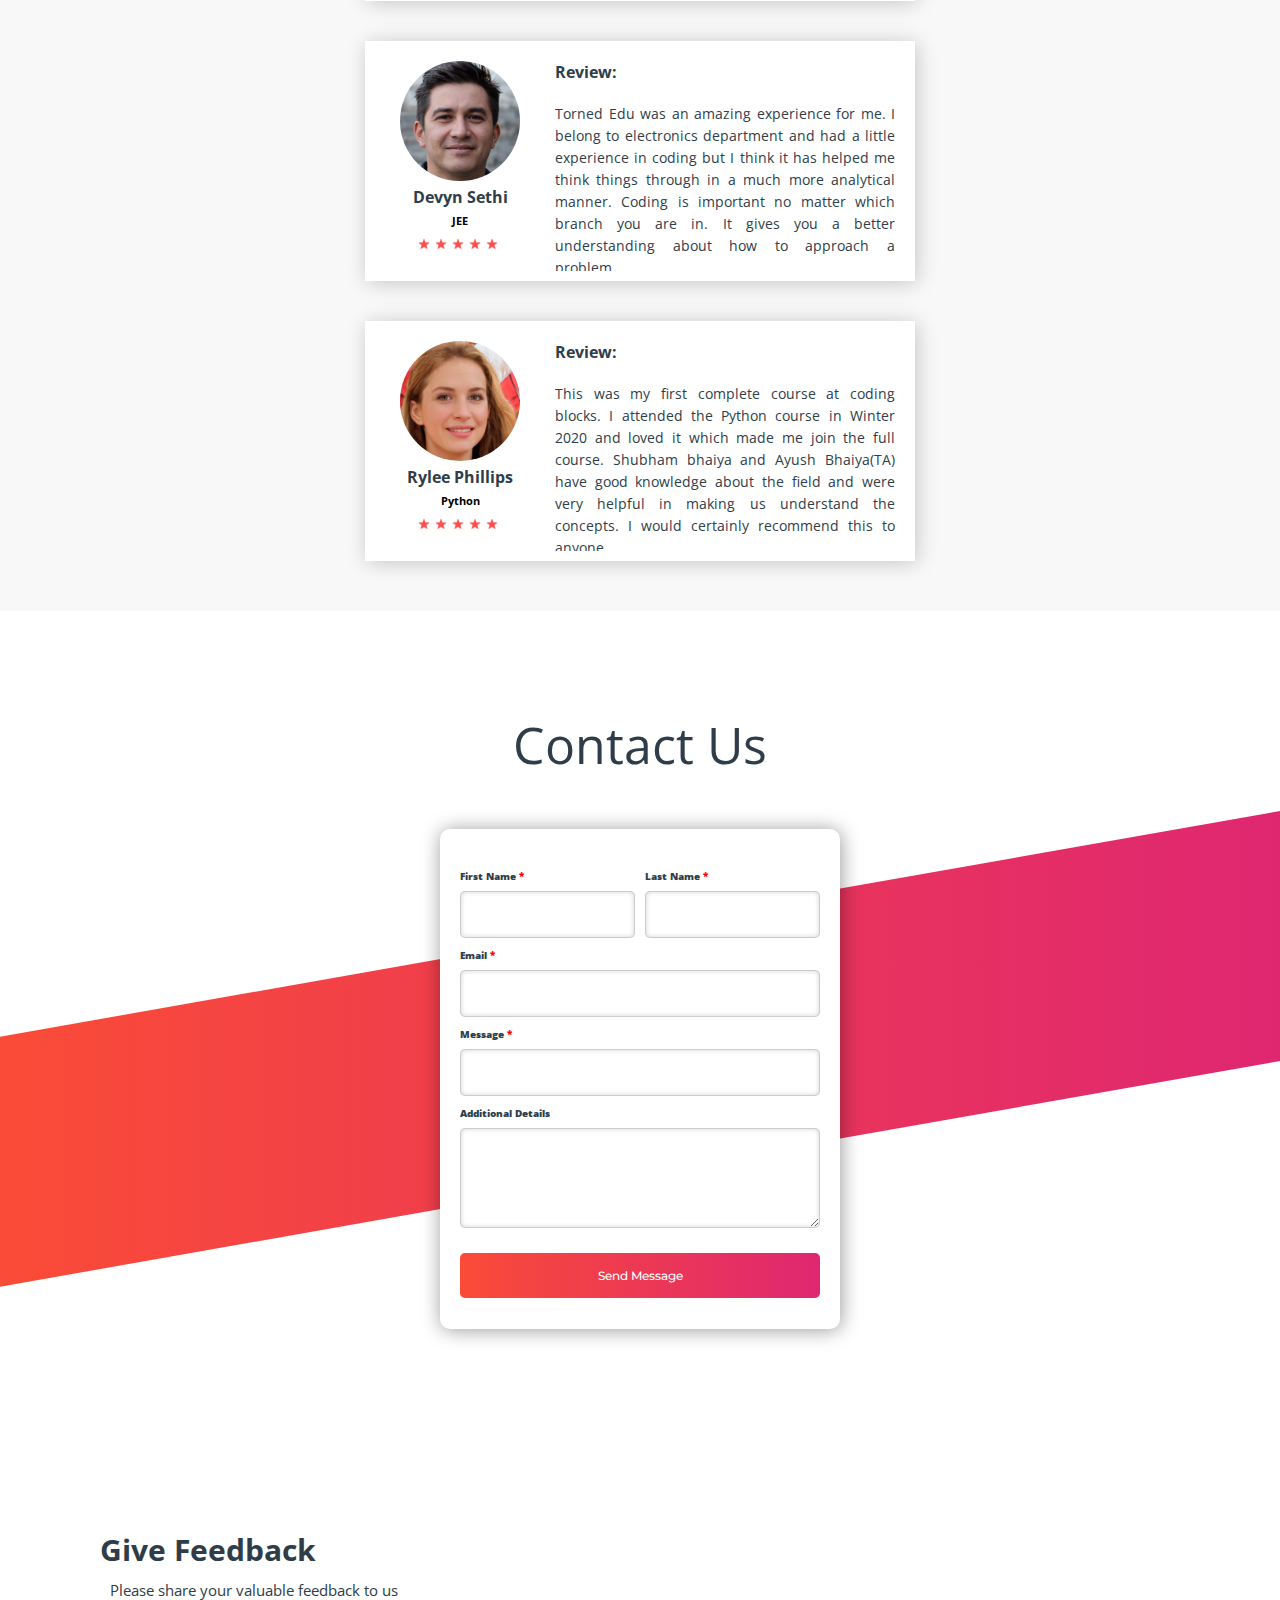
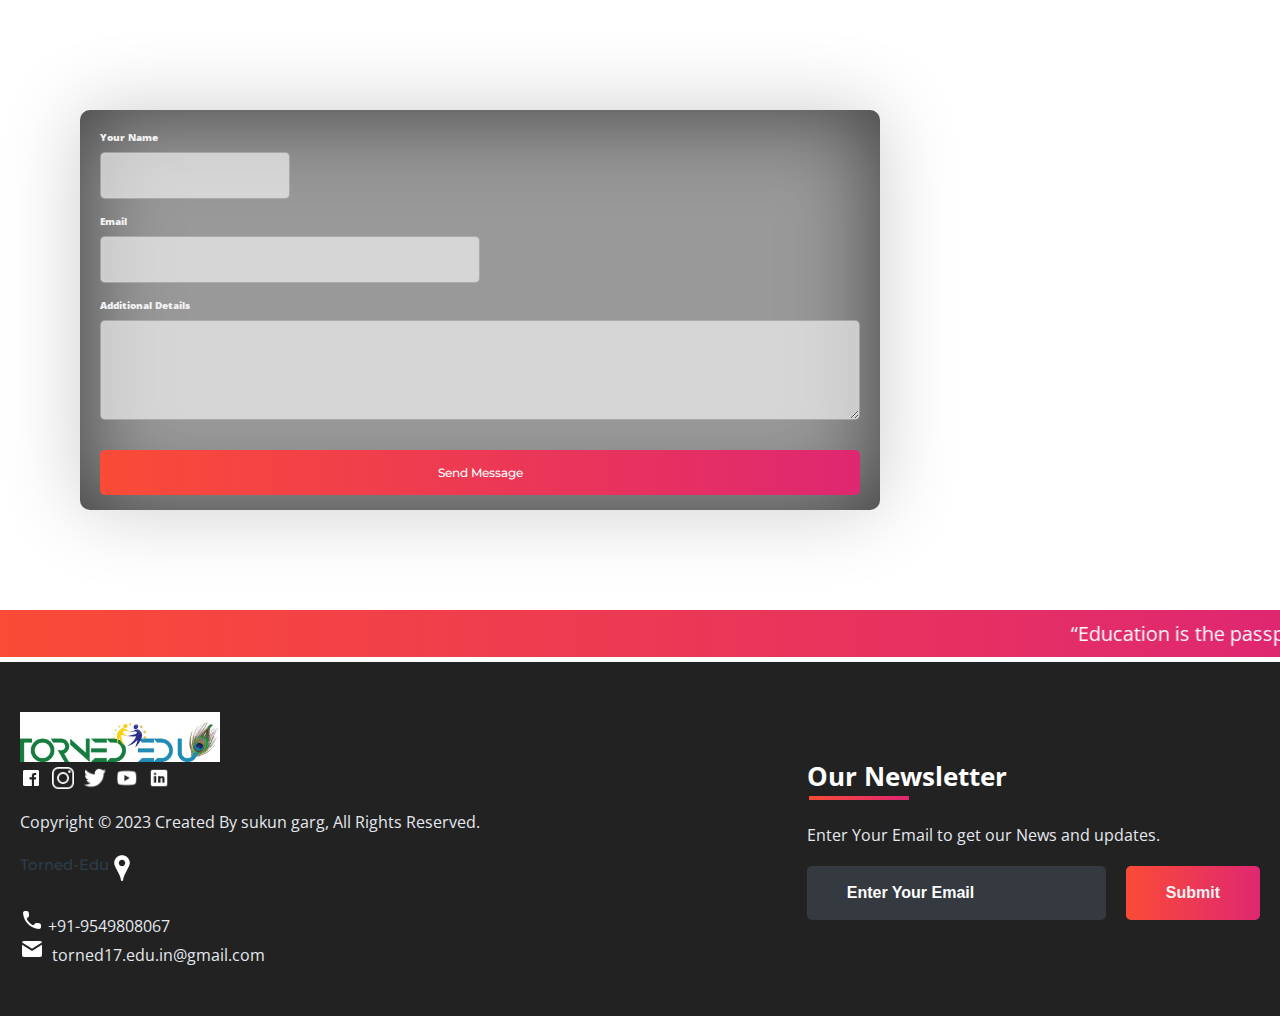
==== commit f88cc2c6: "Update index.html" ====
--- a/index.html
+++ b/index.html
@@ -105,7 +105,7 @@
 	  <a href="laptopdeals.html"><img id="img" src="images/courses/abhimanyu.jpg" style="width: 110%; display: block;margin: 0% ; padding: 0%;"/></a>
 	</div>
 	</div>
-	
+	<br><br>
 <!-- Some Popular Subjects -->
 	<div class="course">
 		<center><p style="font-size: 35px; padding: 100px; padding-bottom: 40px;">Popular Courses on Torned-Edu</p></center>
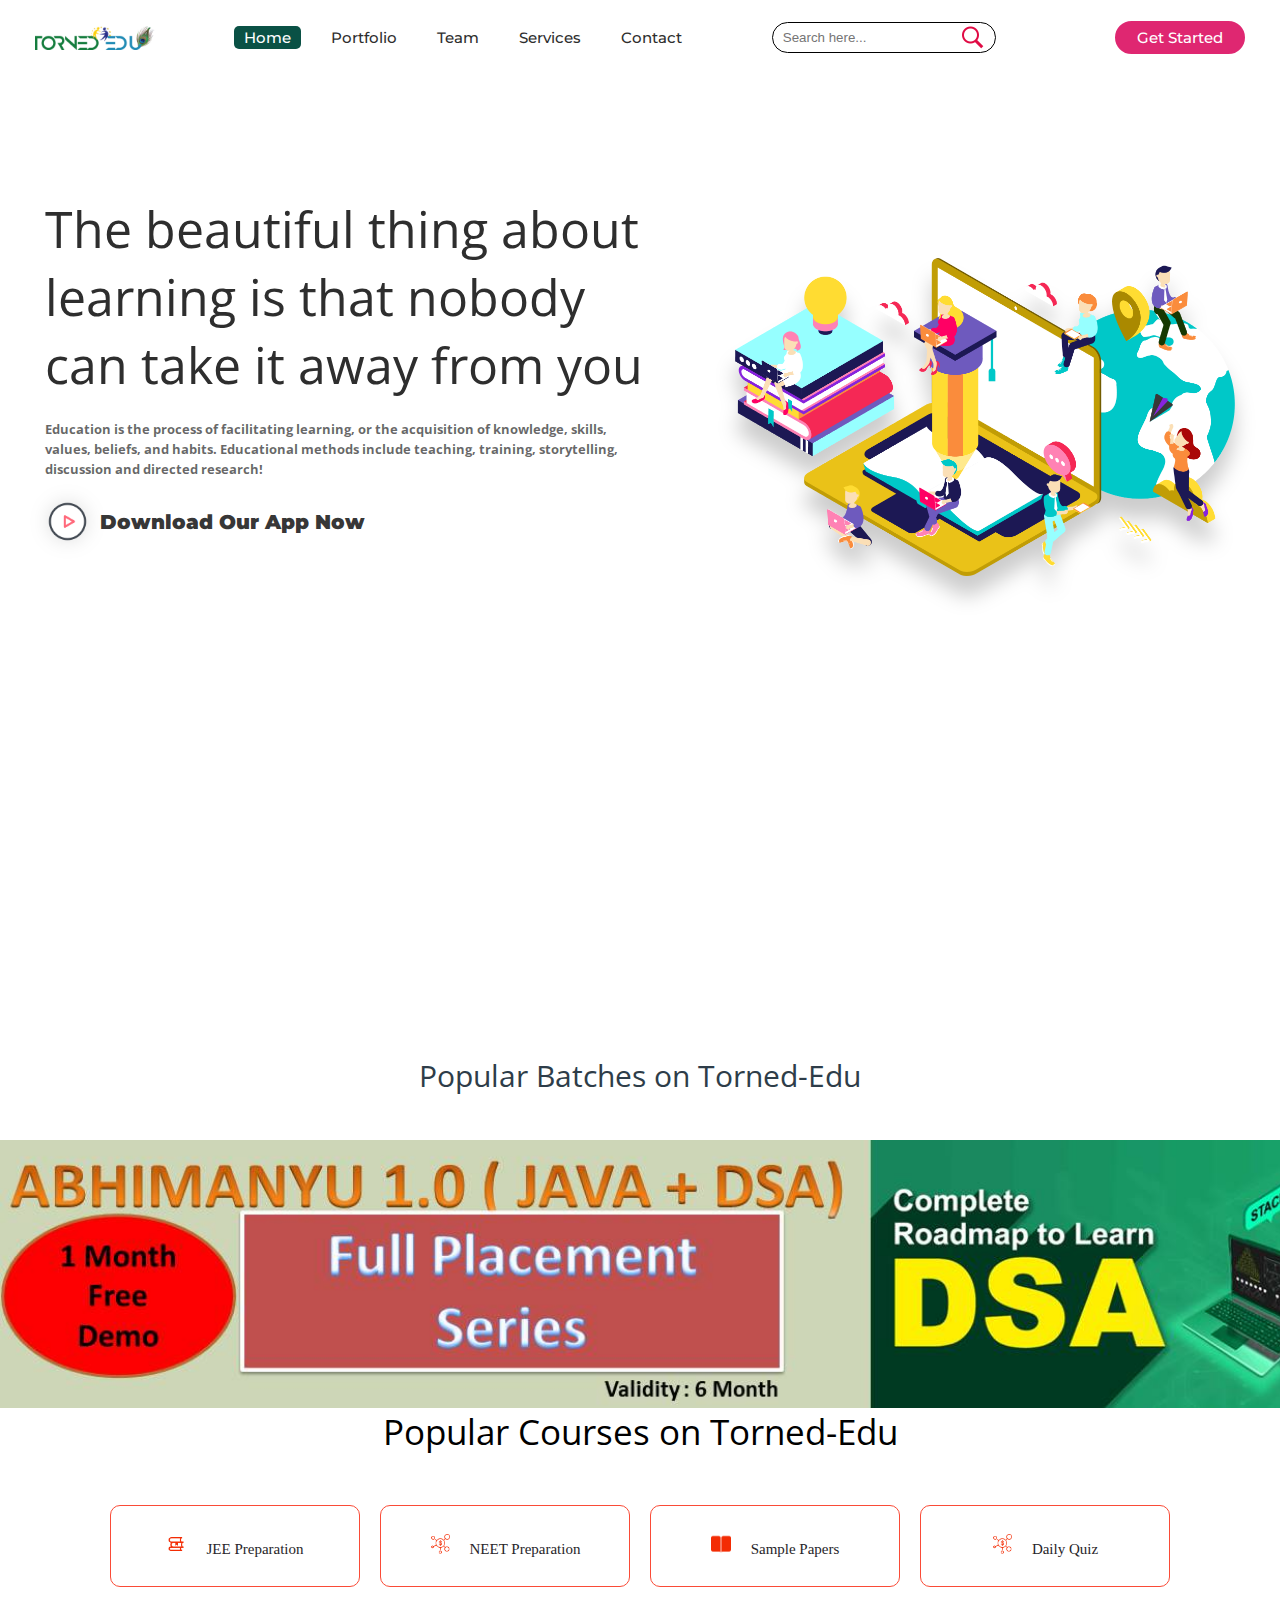
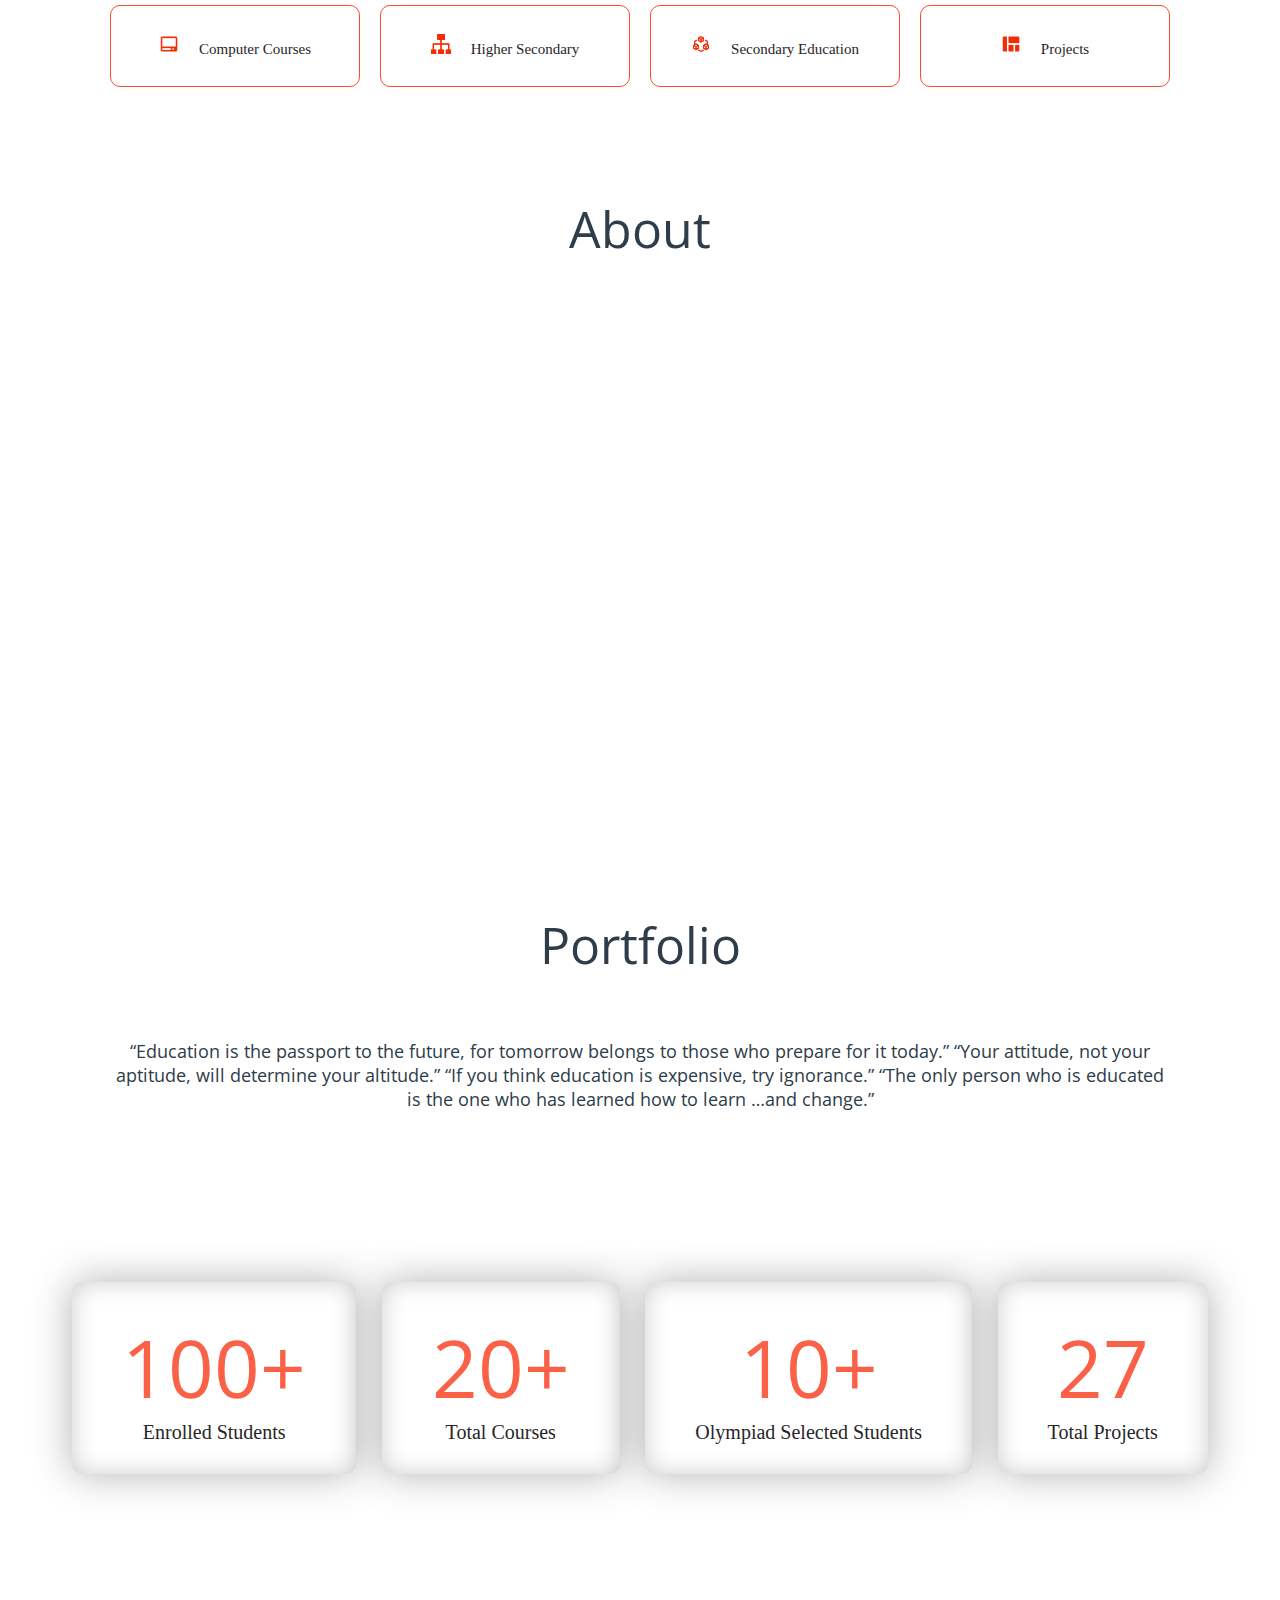
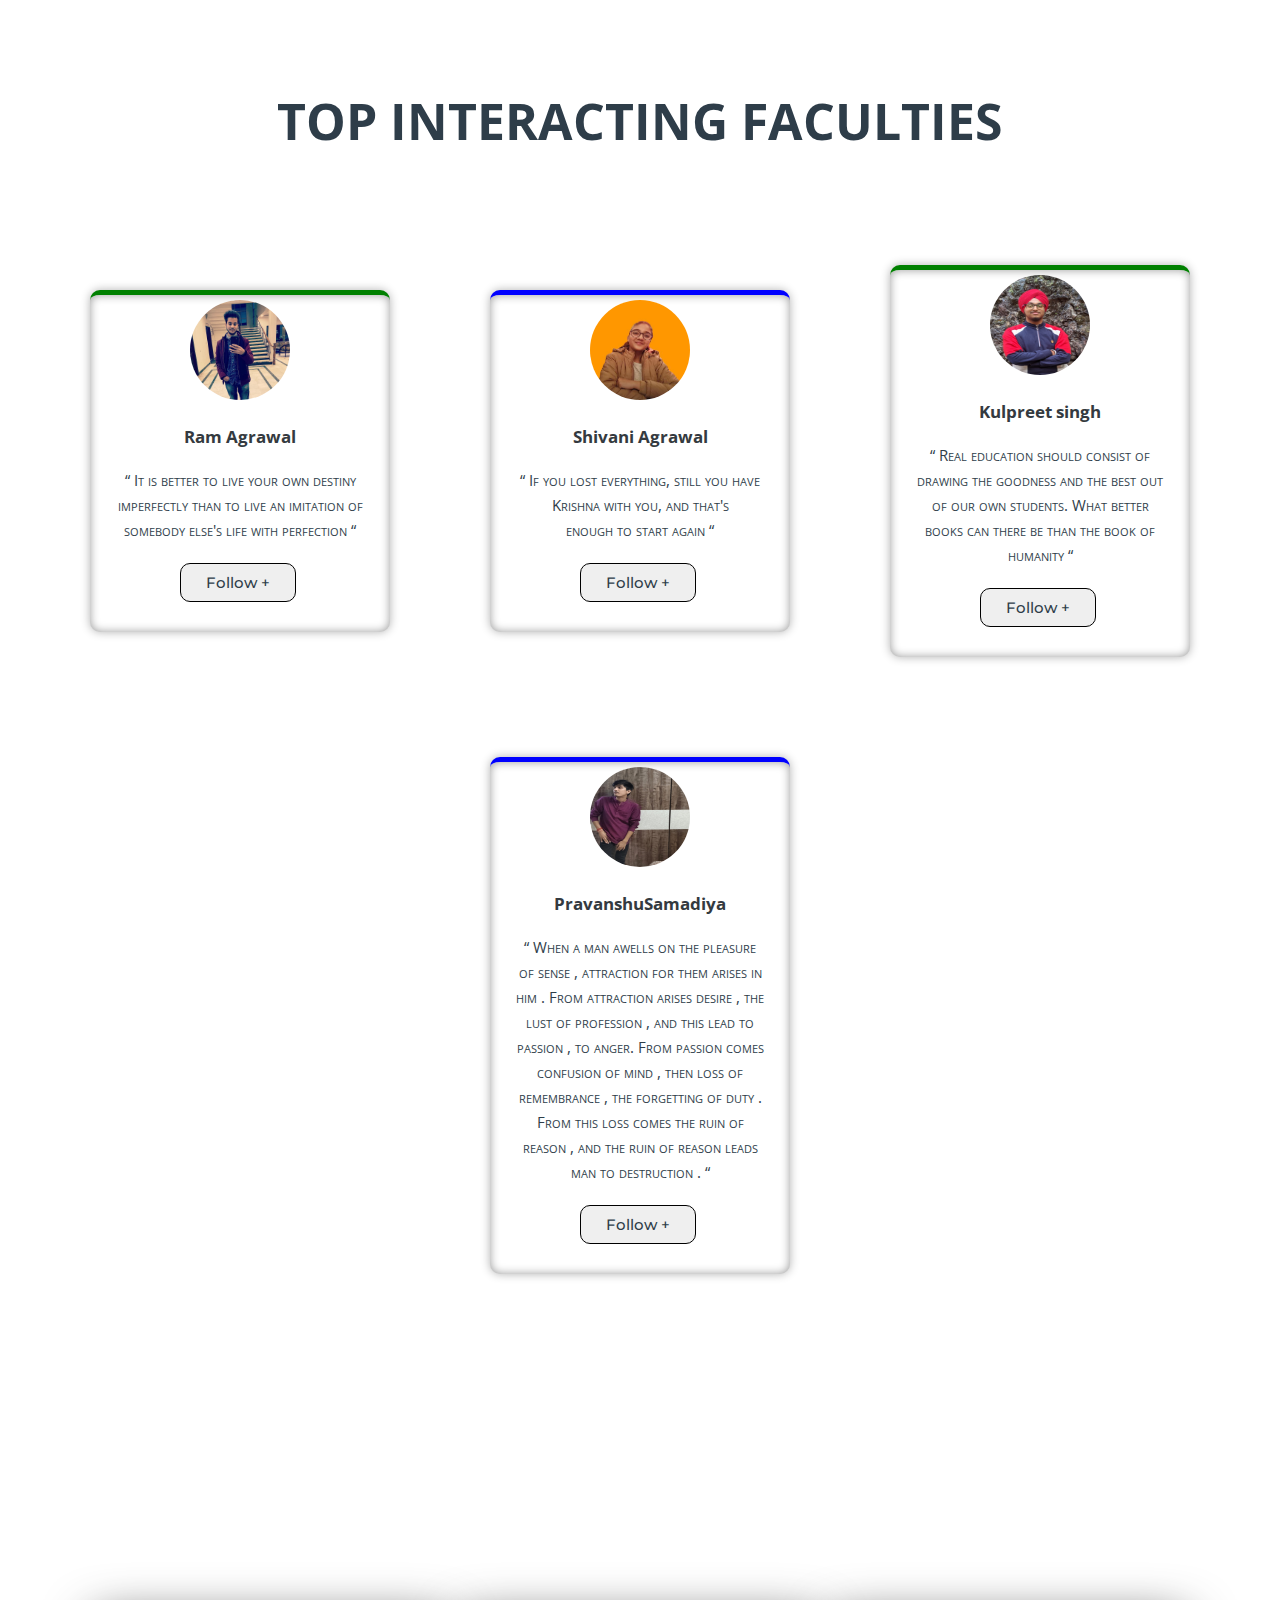
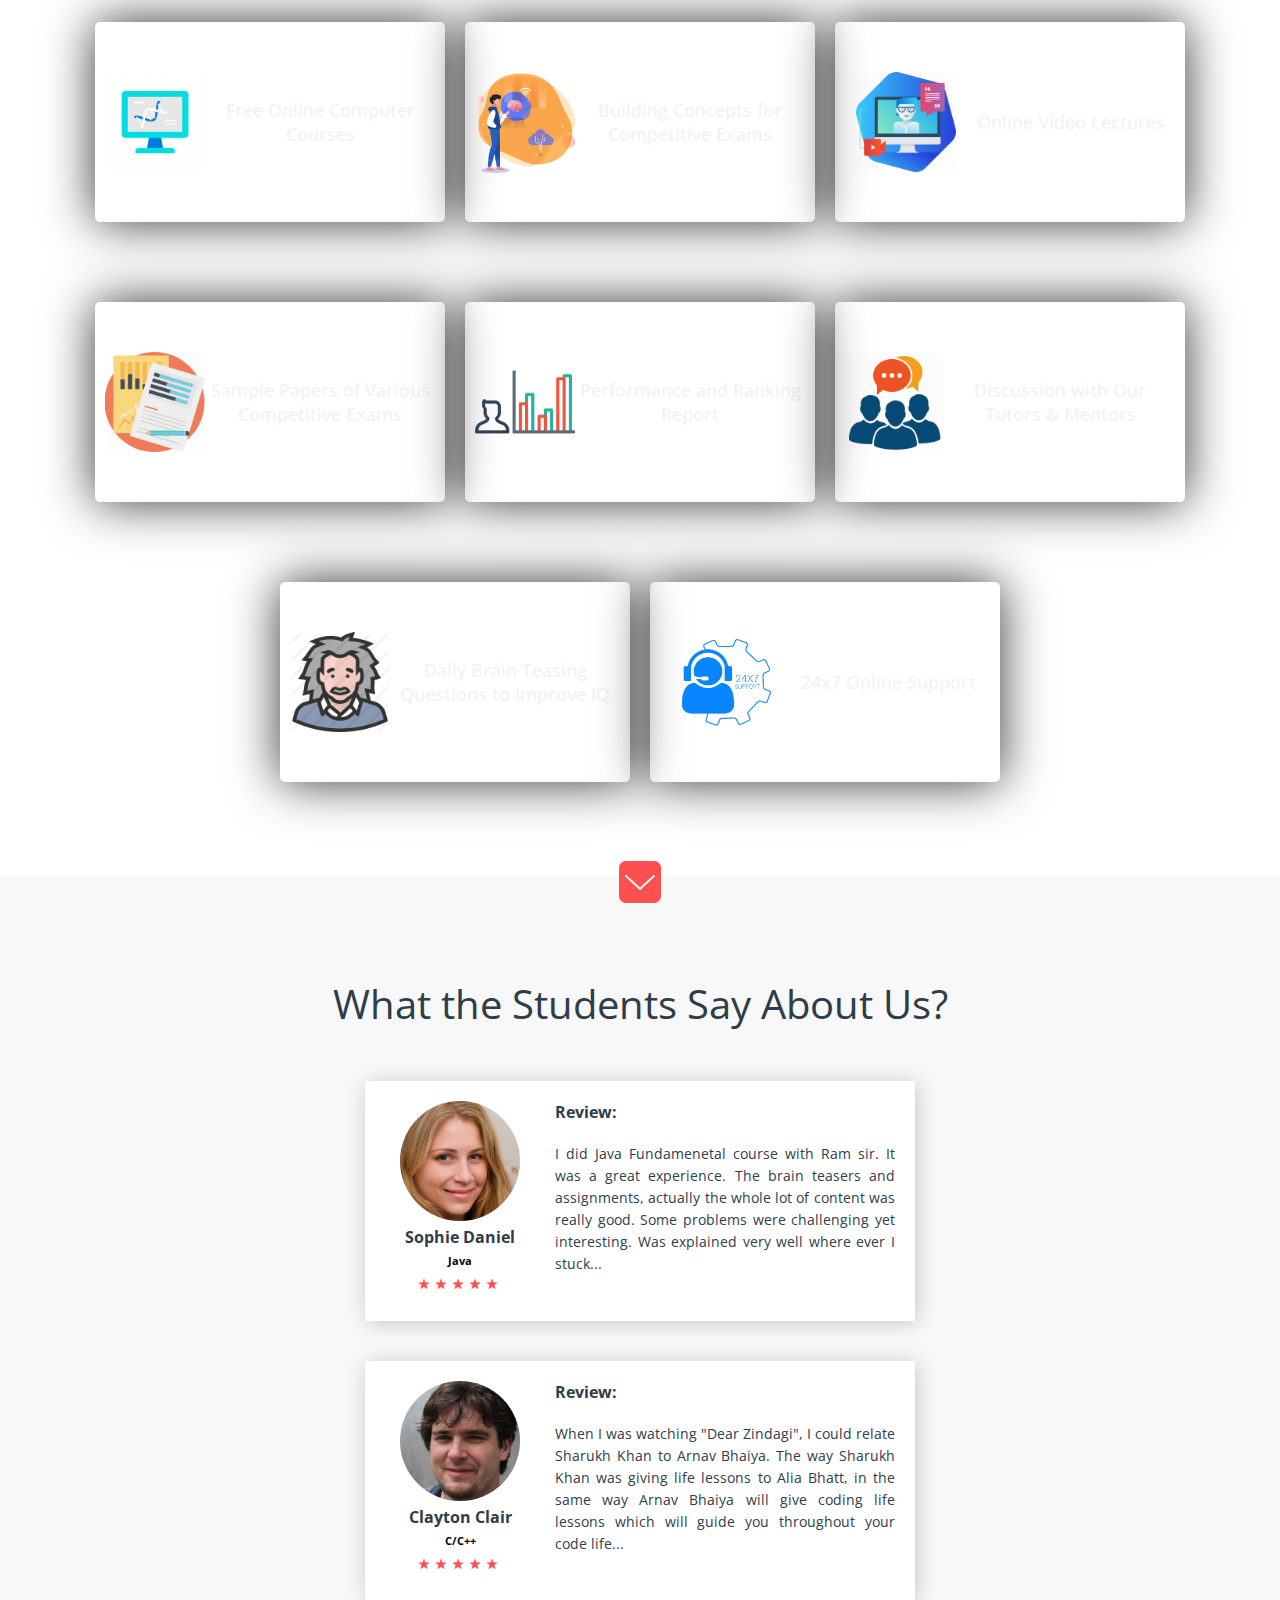
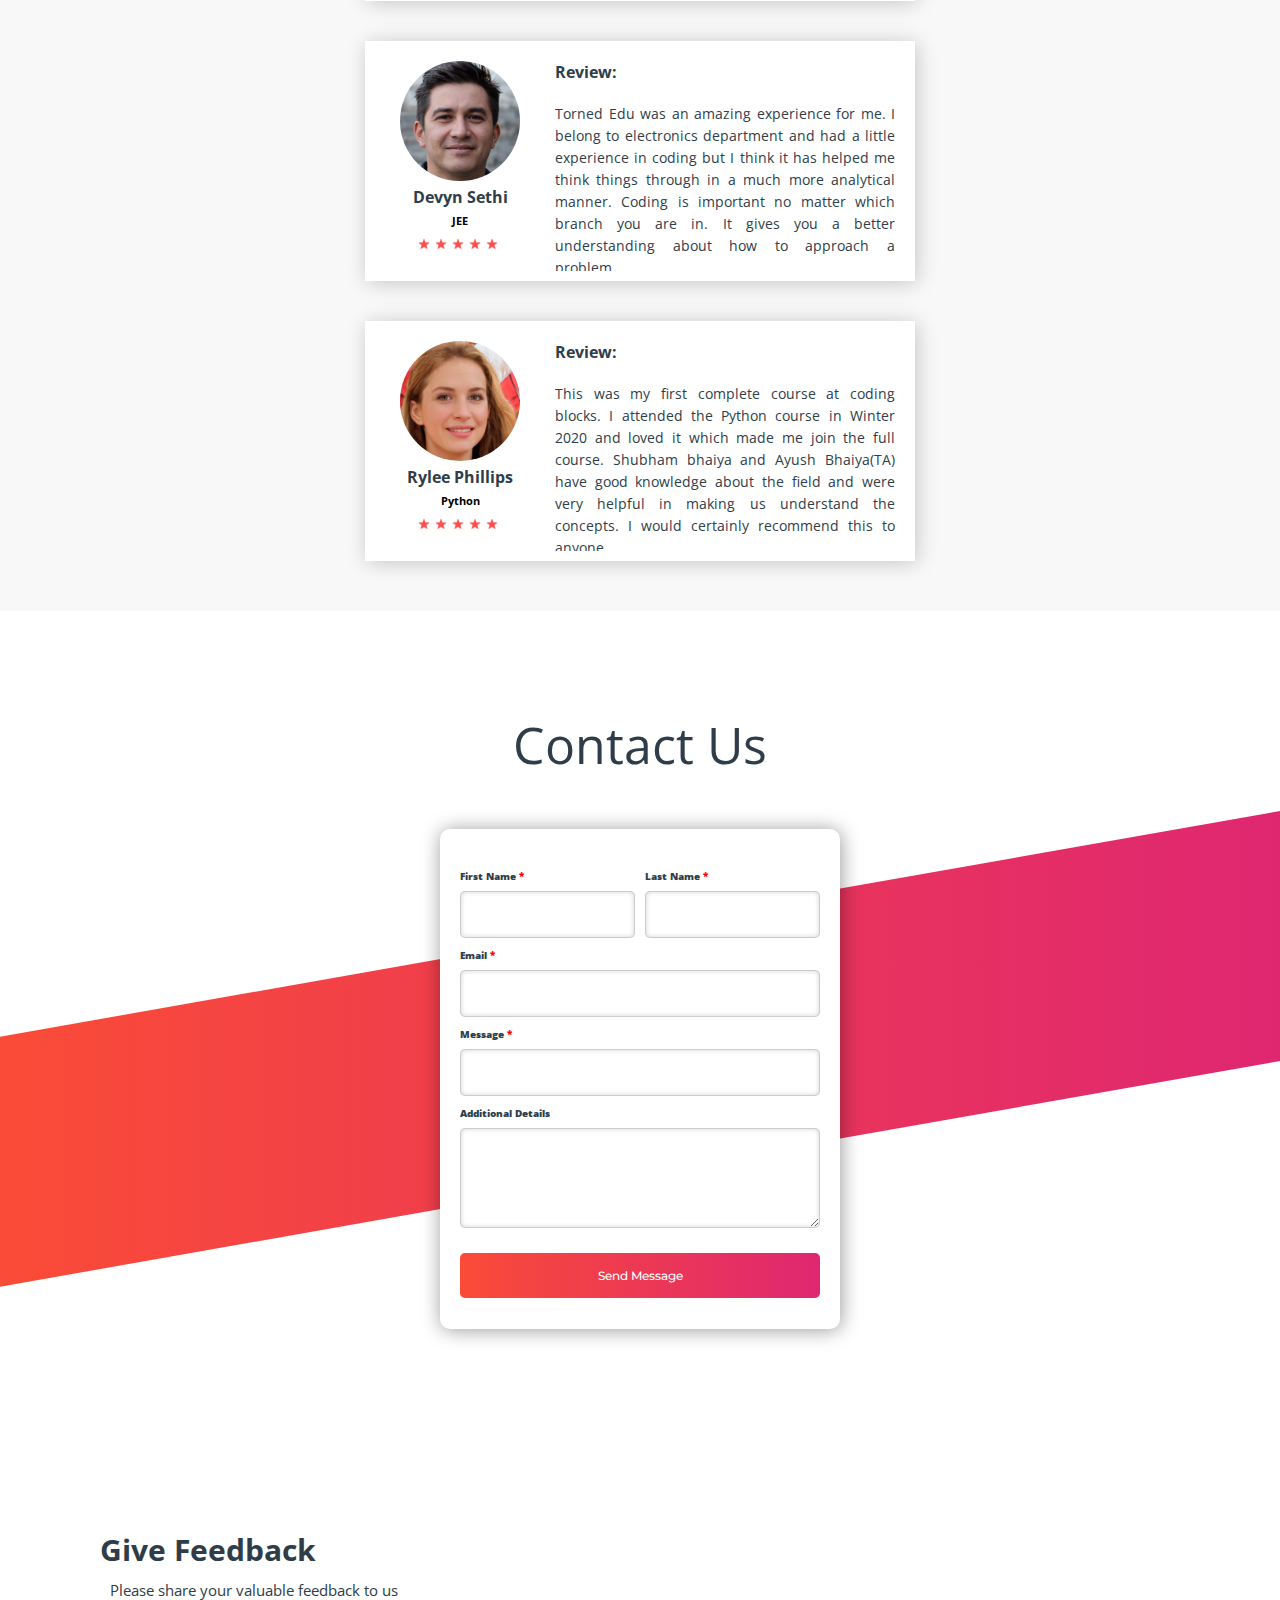
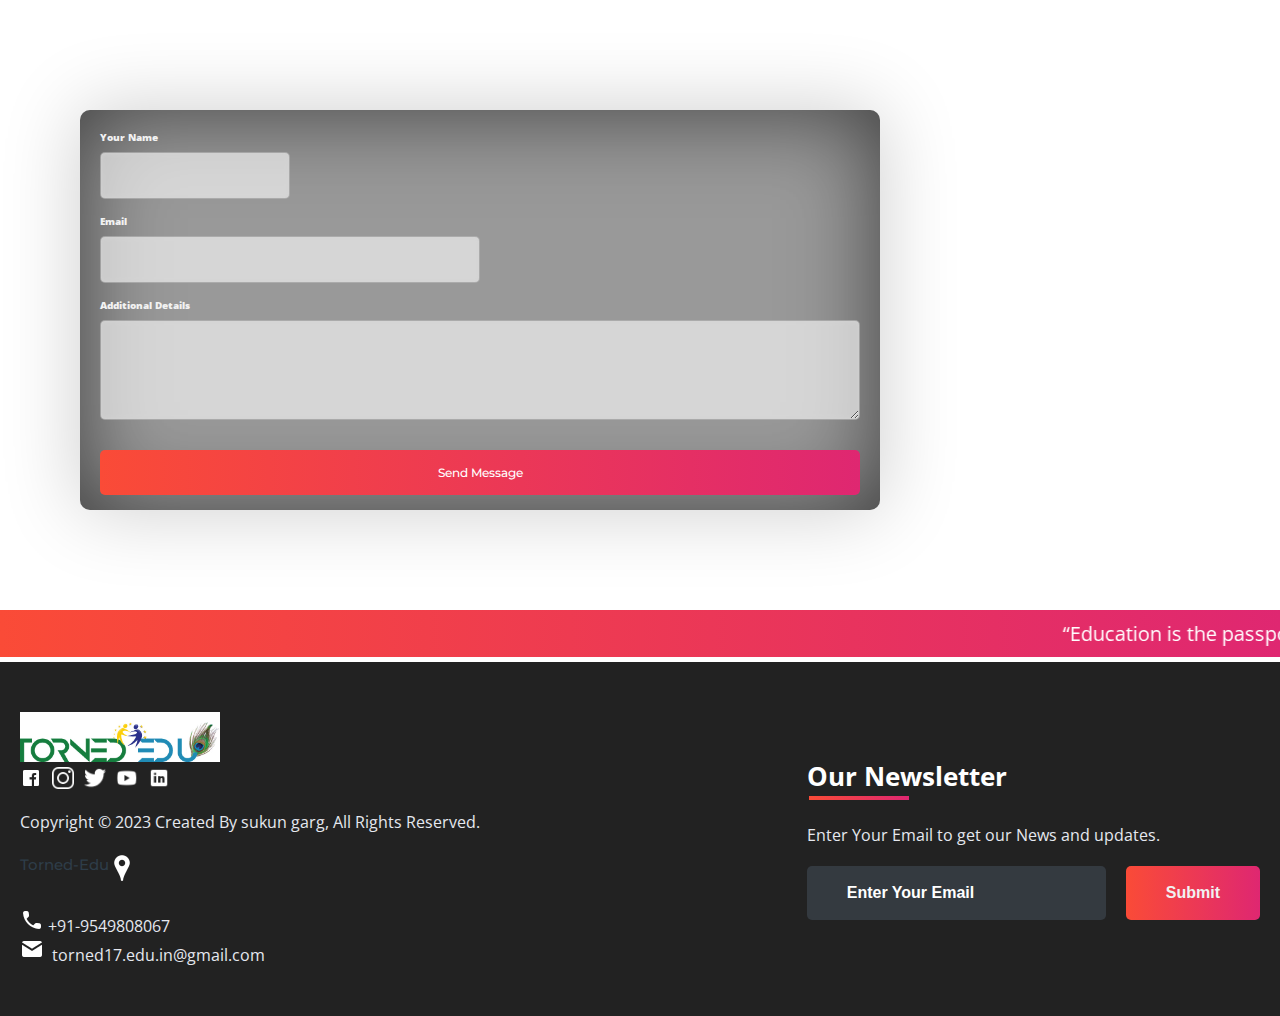
==== commit 7fbbeec1: "Update index.html" ====
--- a/index.html
+++ b/index.html
@@ -102,7 +102,7 @@
 	<div class="swapimage  ">
 
 <div >
-	  <a href="laptopdeals.html"><img id="img" src="images/courses/abhimanyu.jpg" style="width: 110%; display: block;margin: 0% ; padding: 0%;"/></a>
+	  <a href="https://play.google.com/store/apps/details?id=com.tornededubodhiai.in&gl=US"><img id="img" src="images/courses/abhimanyu.jpg" style="width: 110%; display: block;margin: 0% ; padding: 0%;"/></a>
 	</div>
 	</div>
 	<br><br>
@@ -112,15 +112,15 @@
 		
 		<center><div class="cbox">
 		<div class="det"><a href="subjects/jee.html"><img src="images/courses/book.png">JEE Preparation</a></div>
-		<div class="det"><a href="#"><img src="images/courses/d1.png">NEET Preparation</a></div>
+		<div class="det"><a href="subjects/jee.html"><img src="images/courses/d1.png">NEET Preparation</a></div>
 		<div class="det"><a href="#"><img src="images/courses/paper.png">Sample Papers</a></div>
-		<div class="det"><a href="#"><img src="images/courses/d1.png">Daily Quiz</a></div>
+		<div class="det"><a href="subjects/quiz.html"><img src="images/courses/d1.png">Daily Quiz</a></div>
 		</div></center>
 		<div class="cbox">
-		<div class="det"><a href="#"><img src="images/courses/computer.png">Computer Courses</a></div>
+		<div class="det"><a href="subjects/computer_courses.html"><img src="images/courses/computer.png">Computer Courses</a></div>
 		<div class="det"><a href="#"><img src="images/courses/data.png">Higher Secondary </a></div>
 		<div class="det"><a href="#"><img src="images/courses/algo.png">Secondary Education</a></div>
-		<div class="det det-last"><a href="#"><img src="images/courses/projects.png">Projects</a></div>
+		<div class="det det-last"><a href="https://sukungarg.netlify.app/"><img src="images/courses/projects.png">Projects</a></div>
 		</div>
 	</div>
 
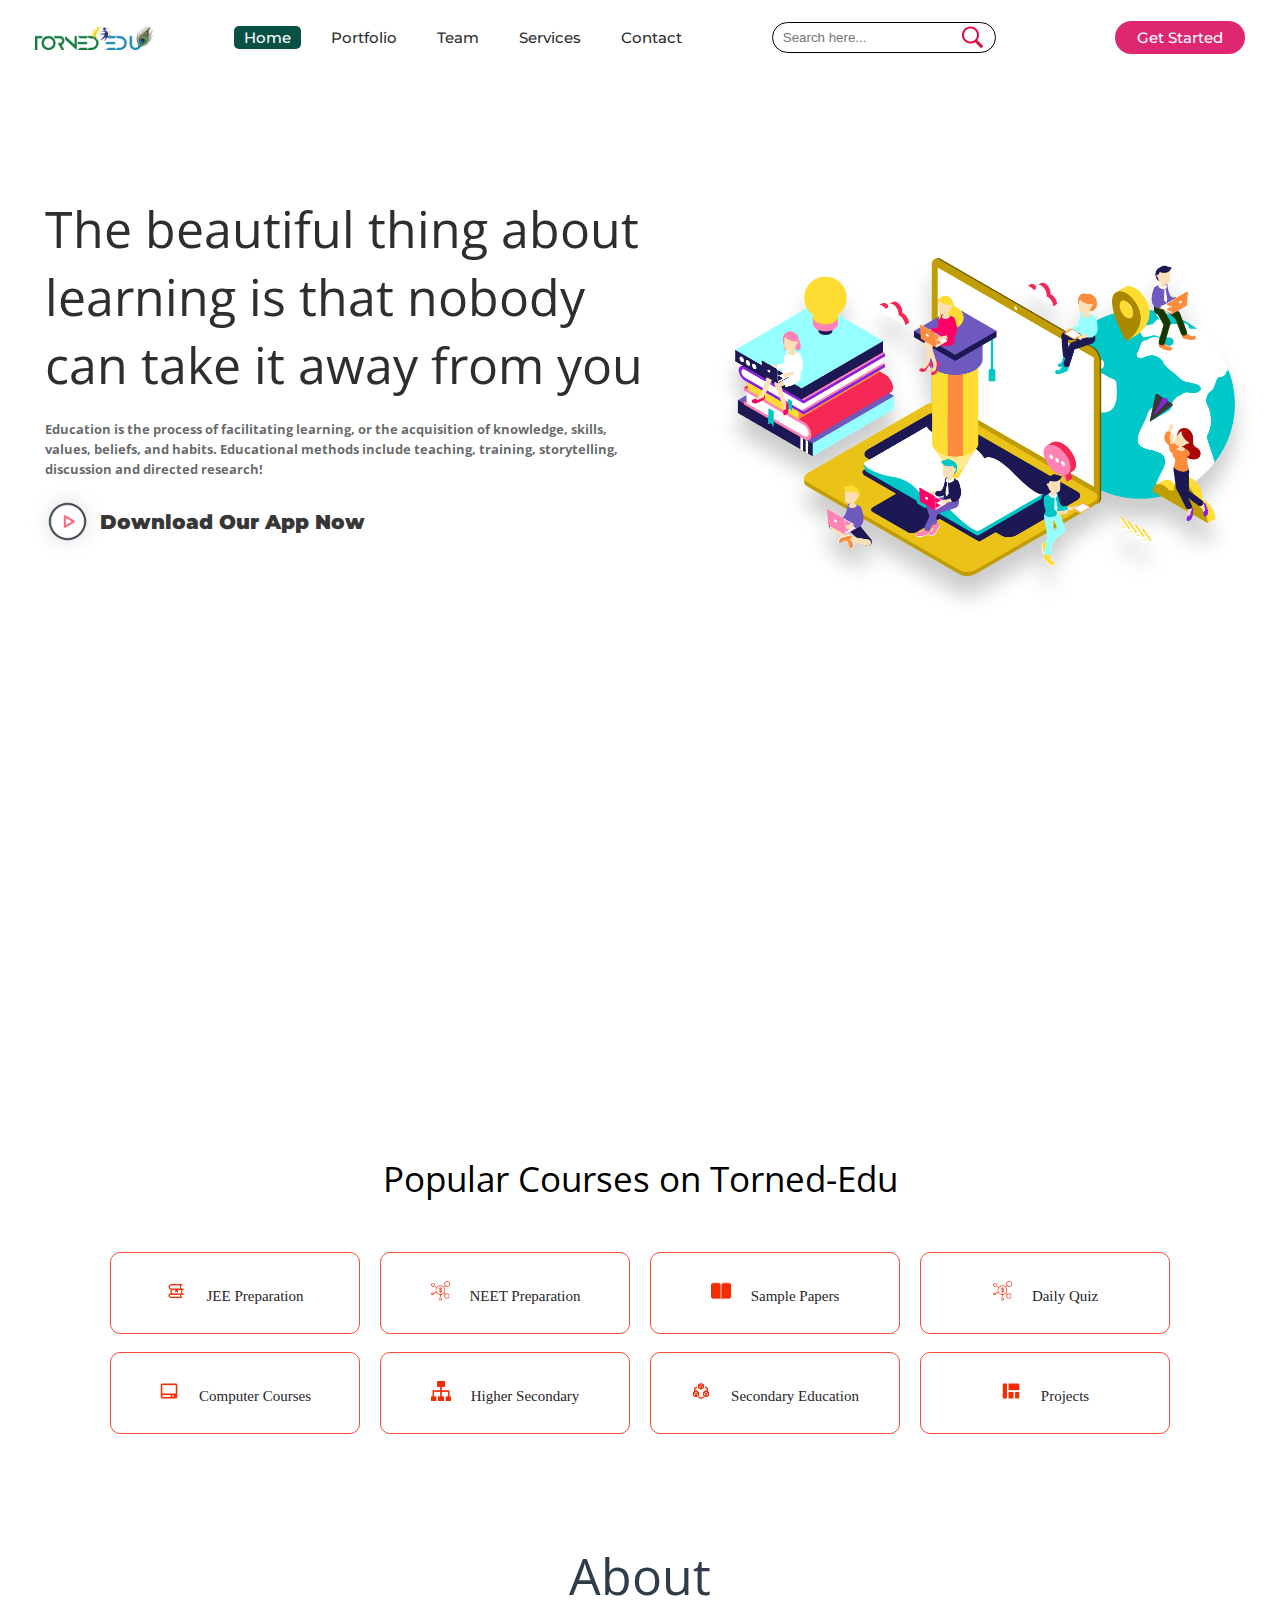
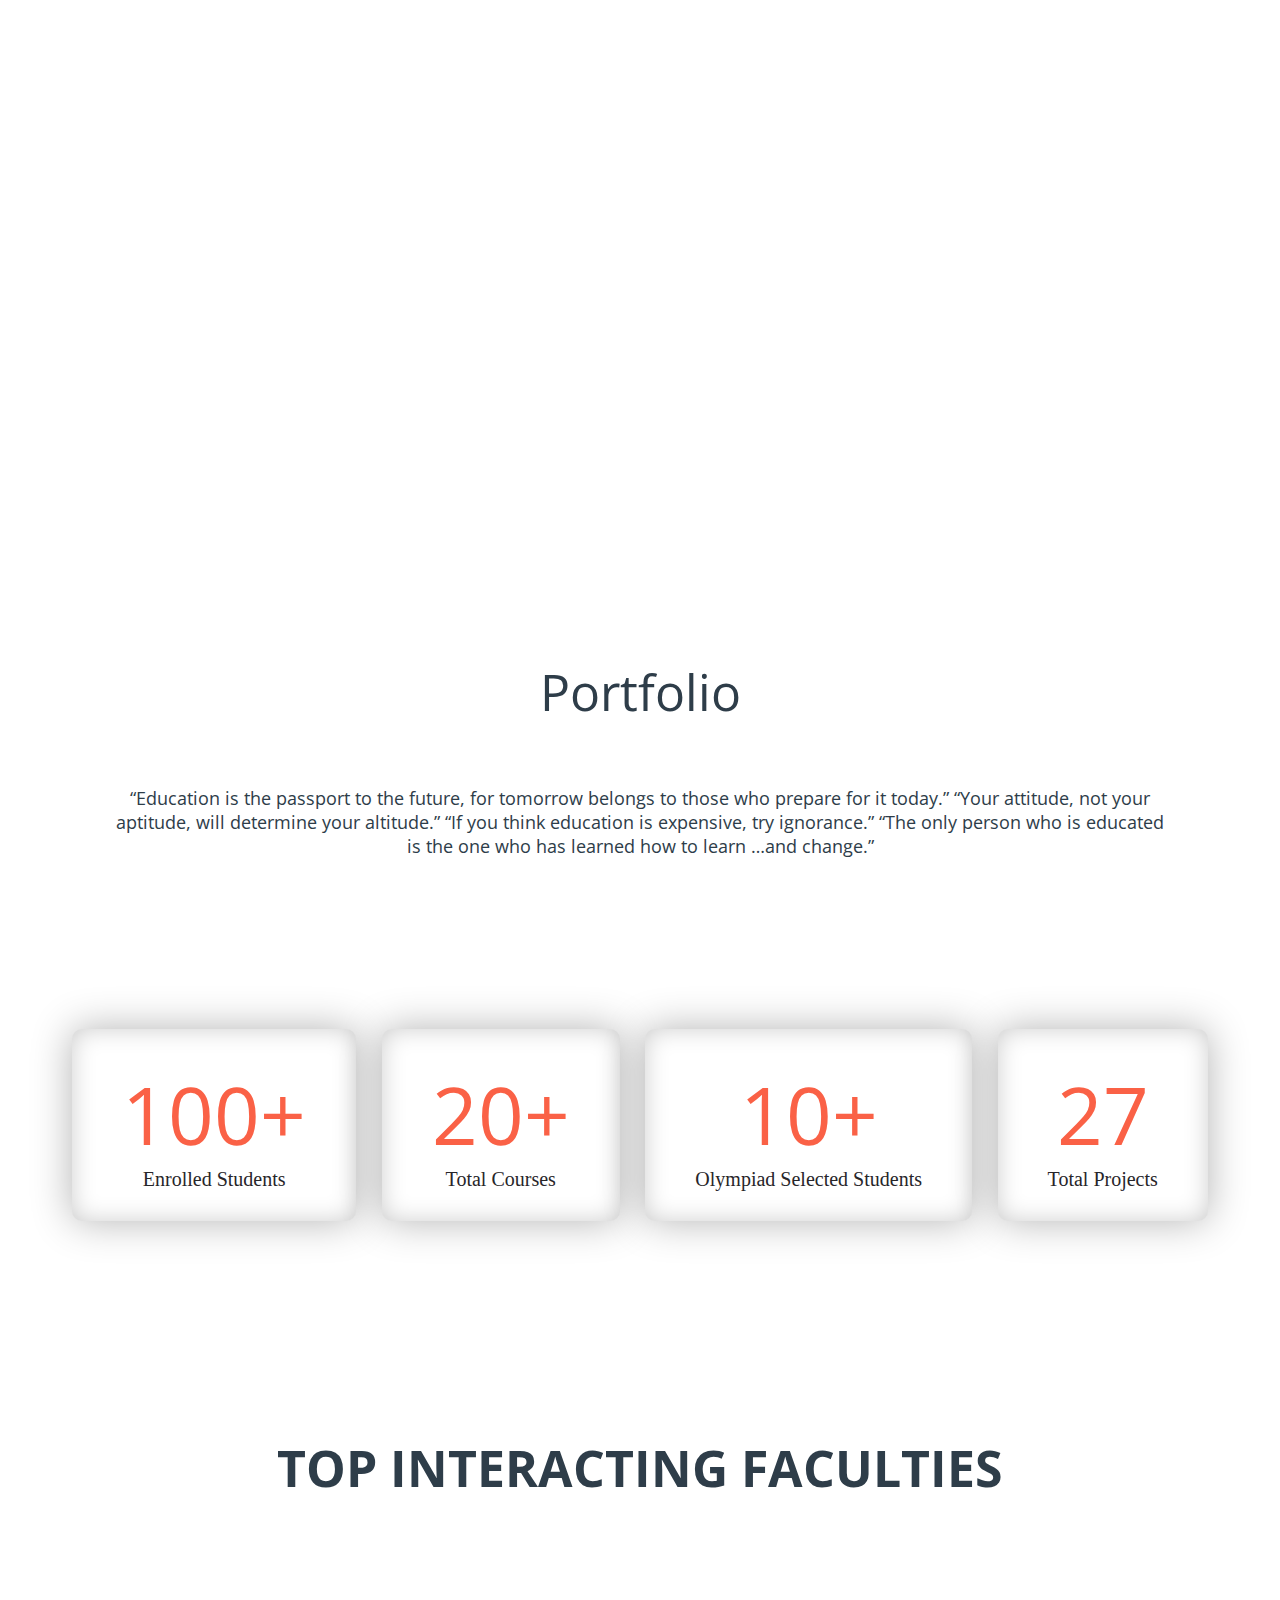
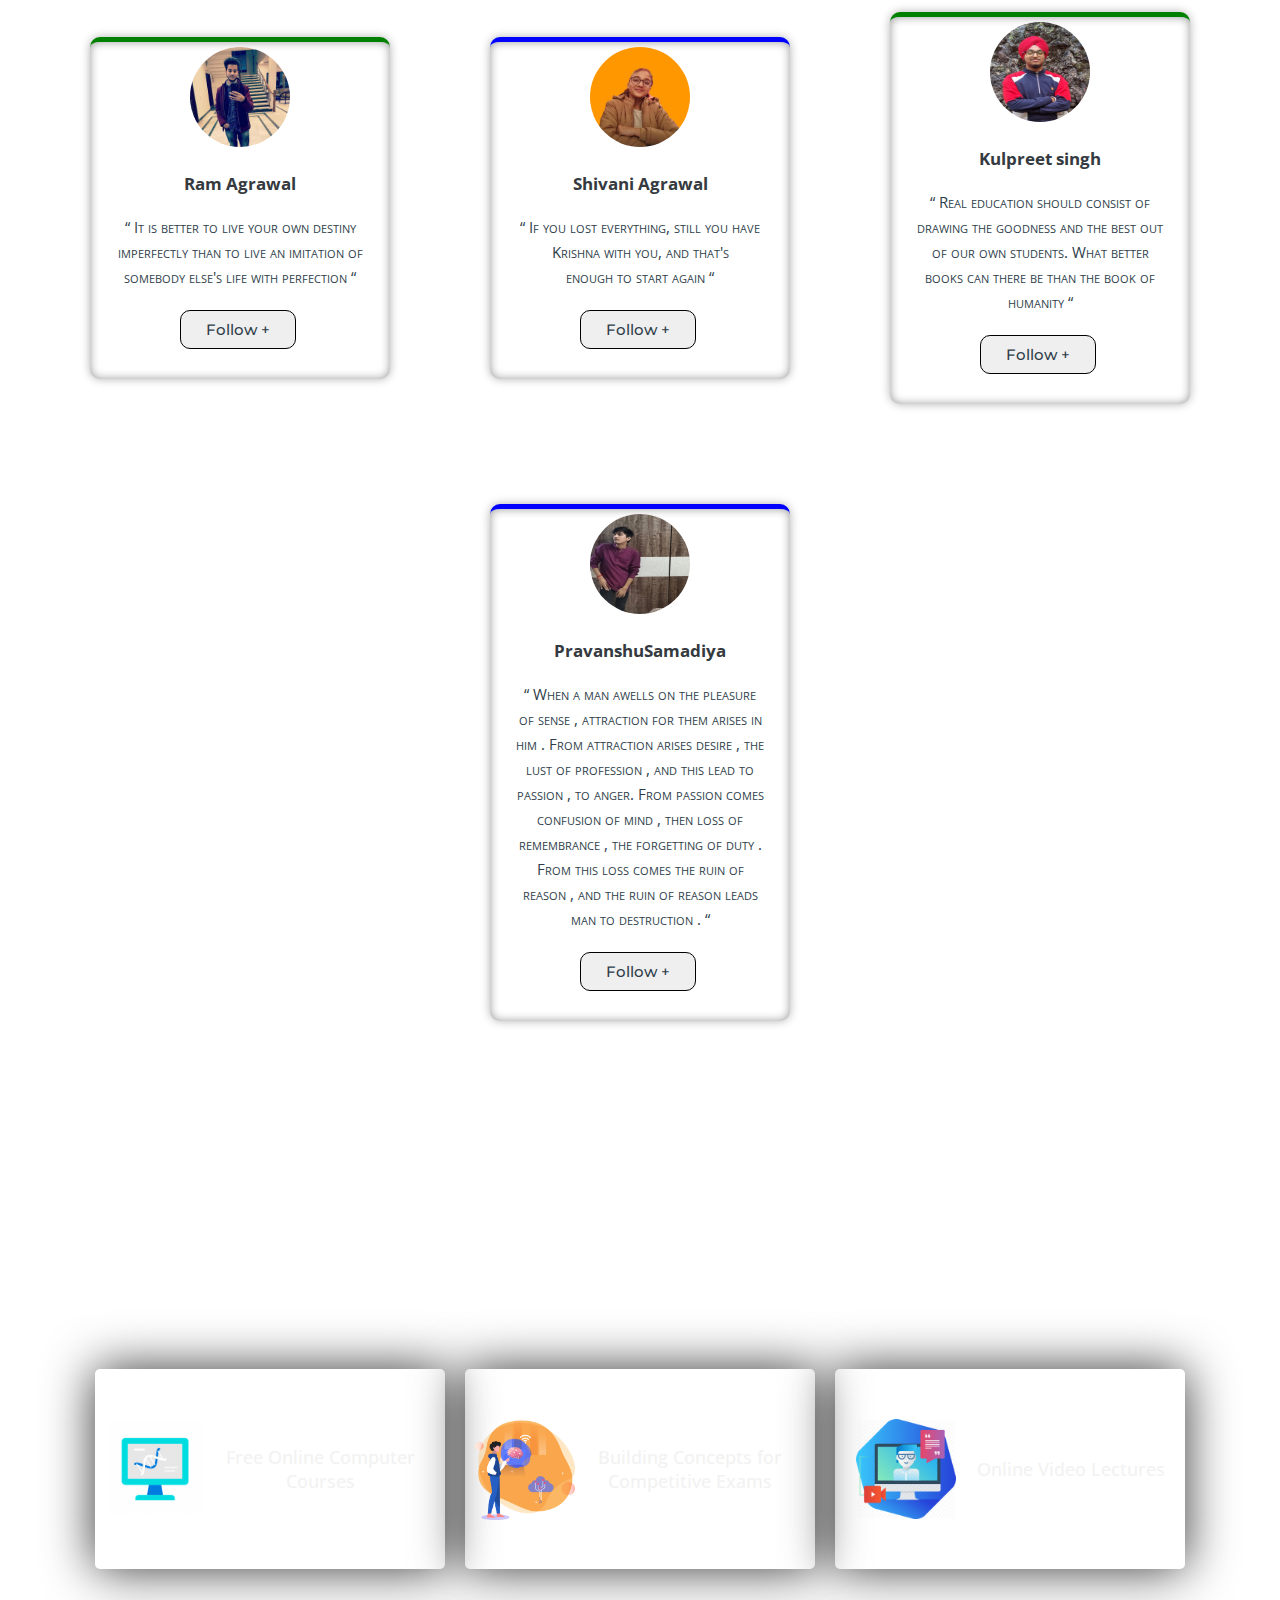
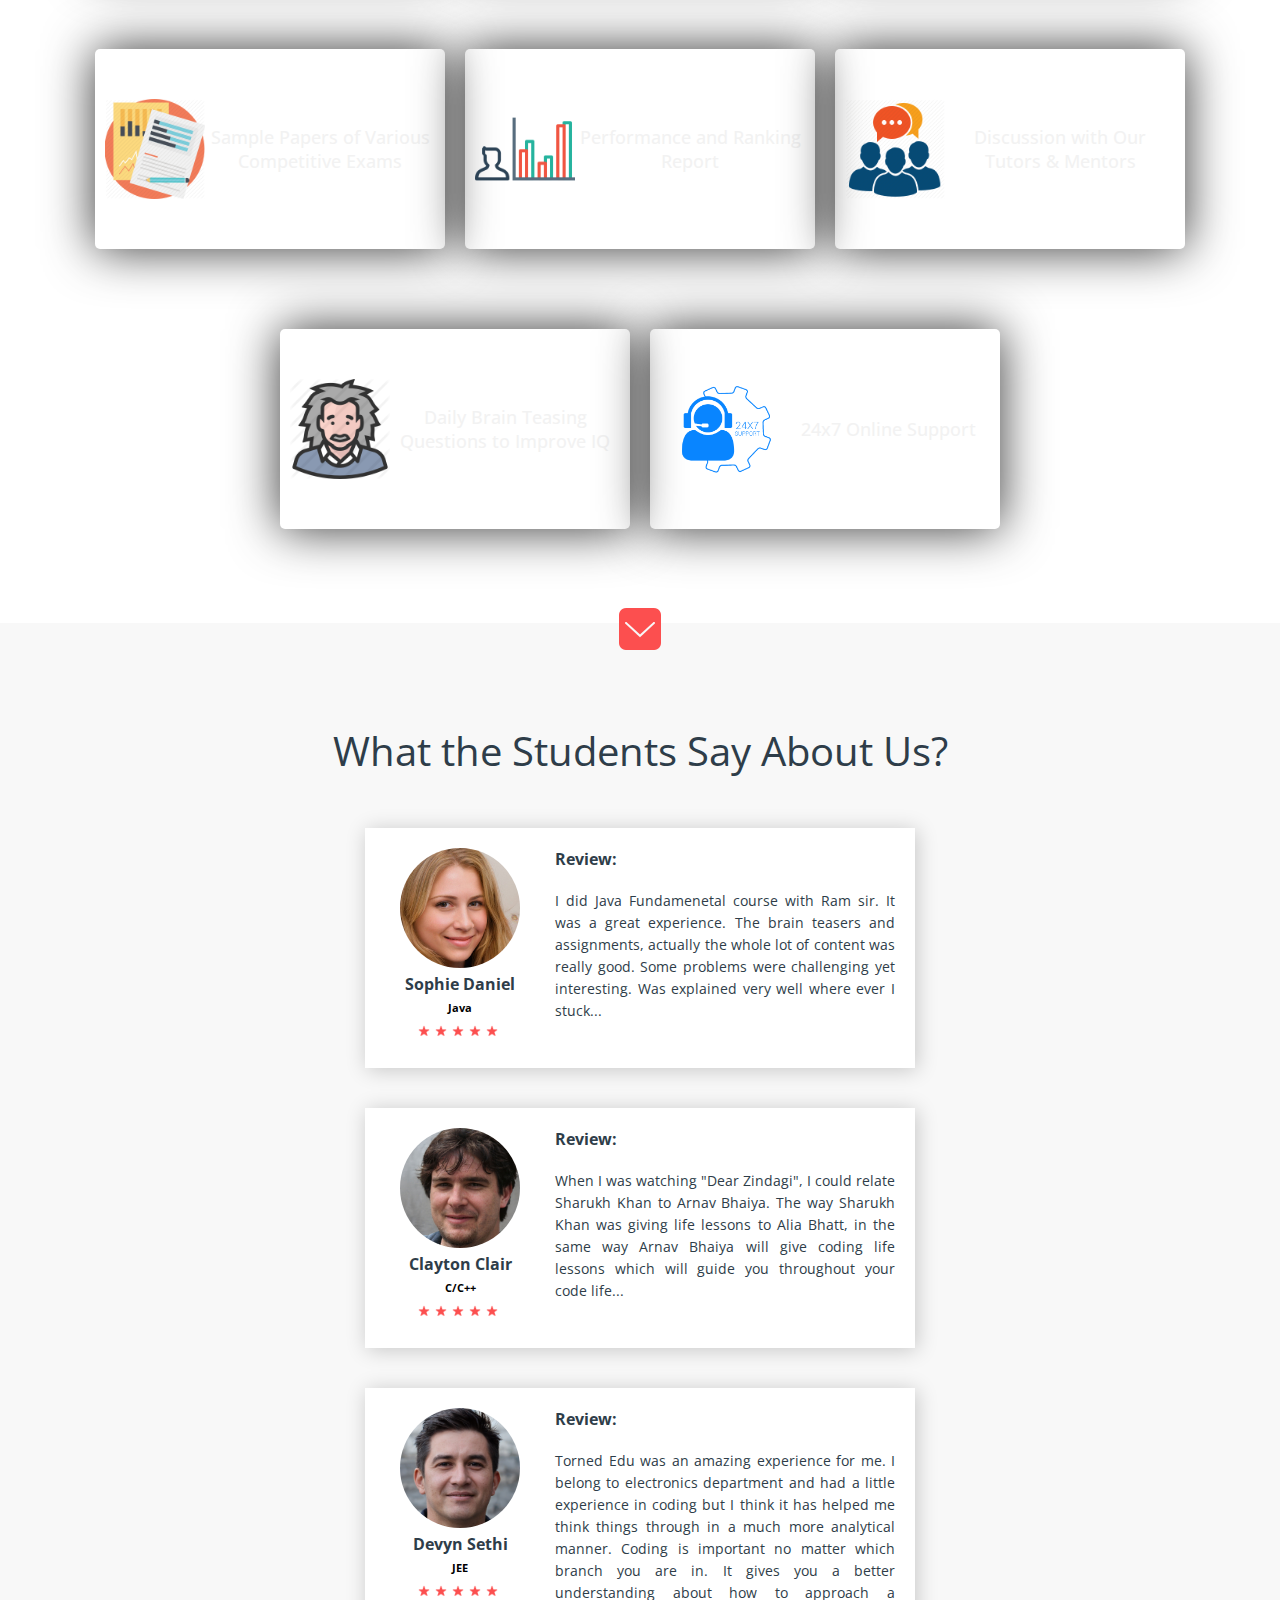
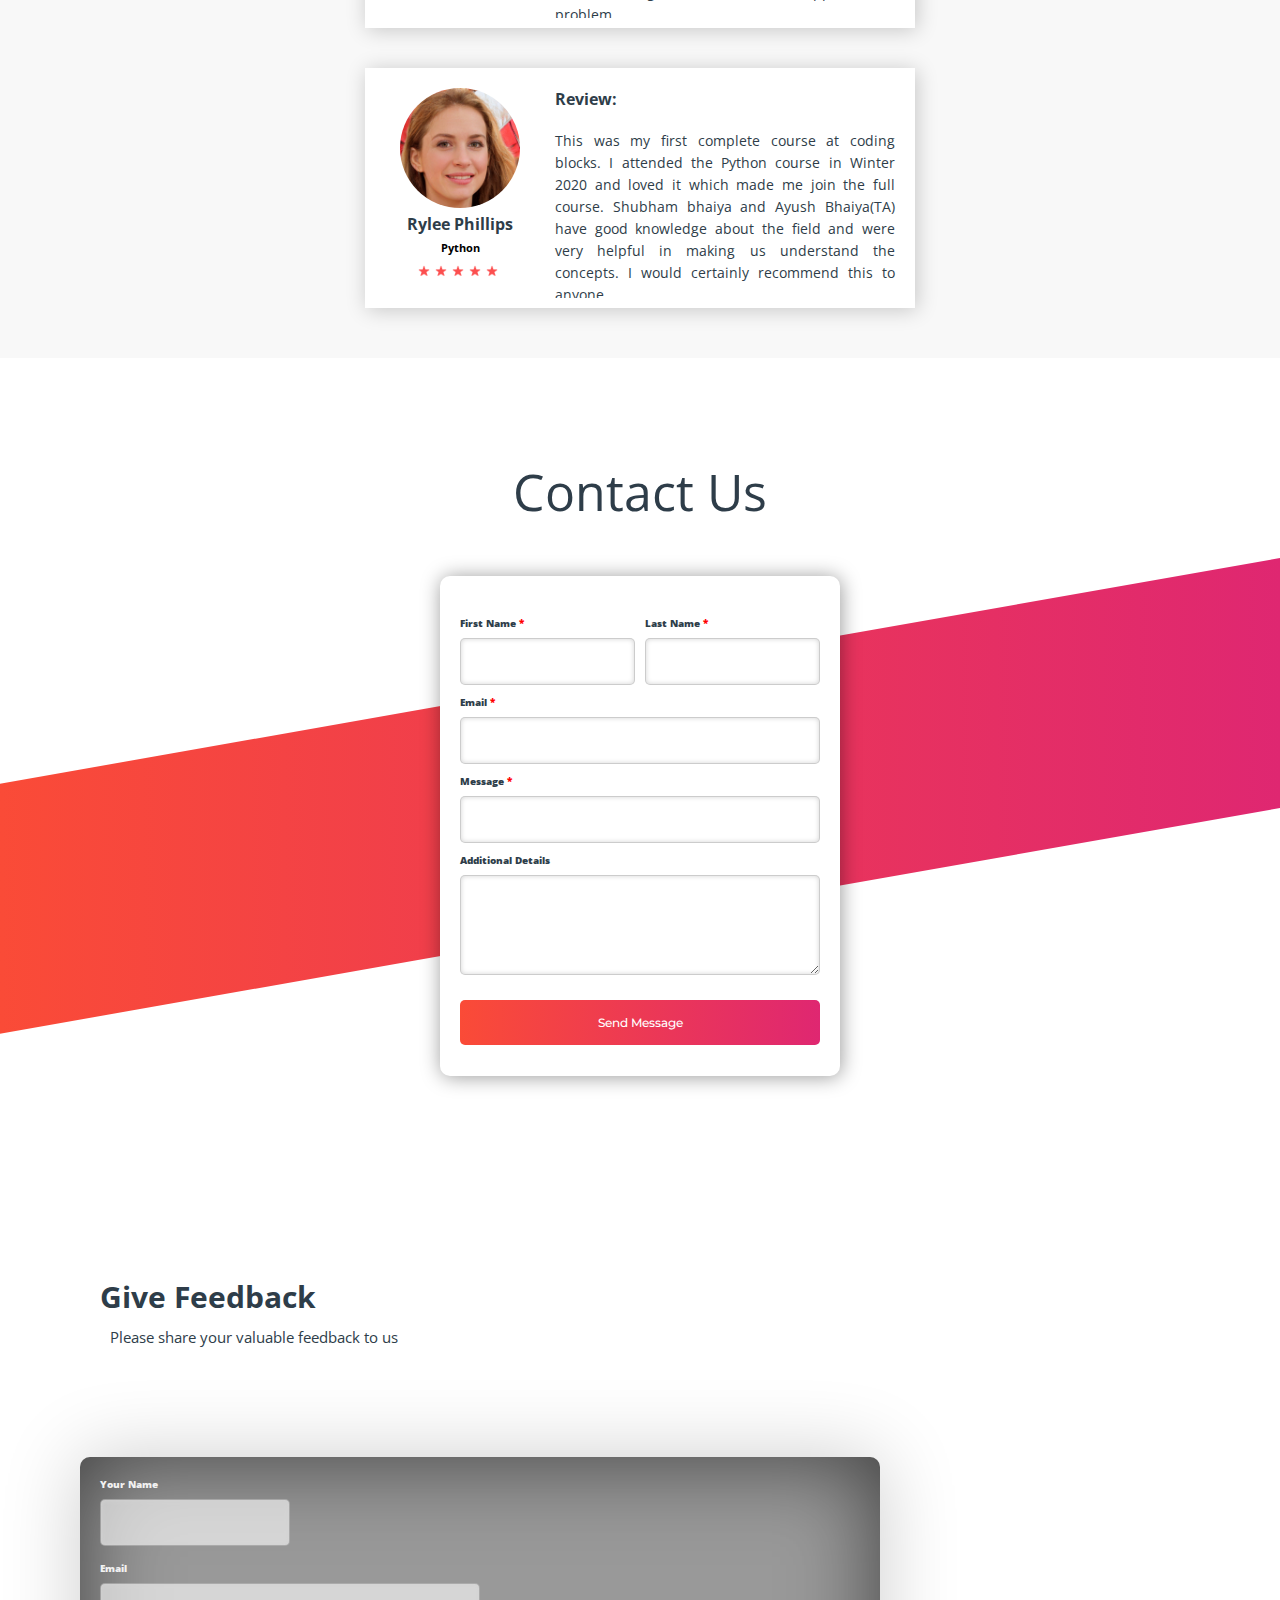
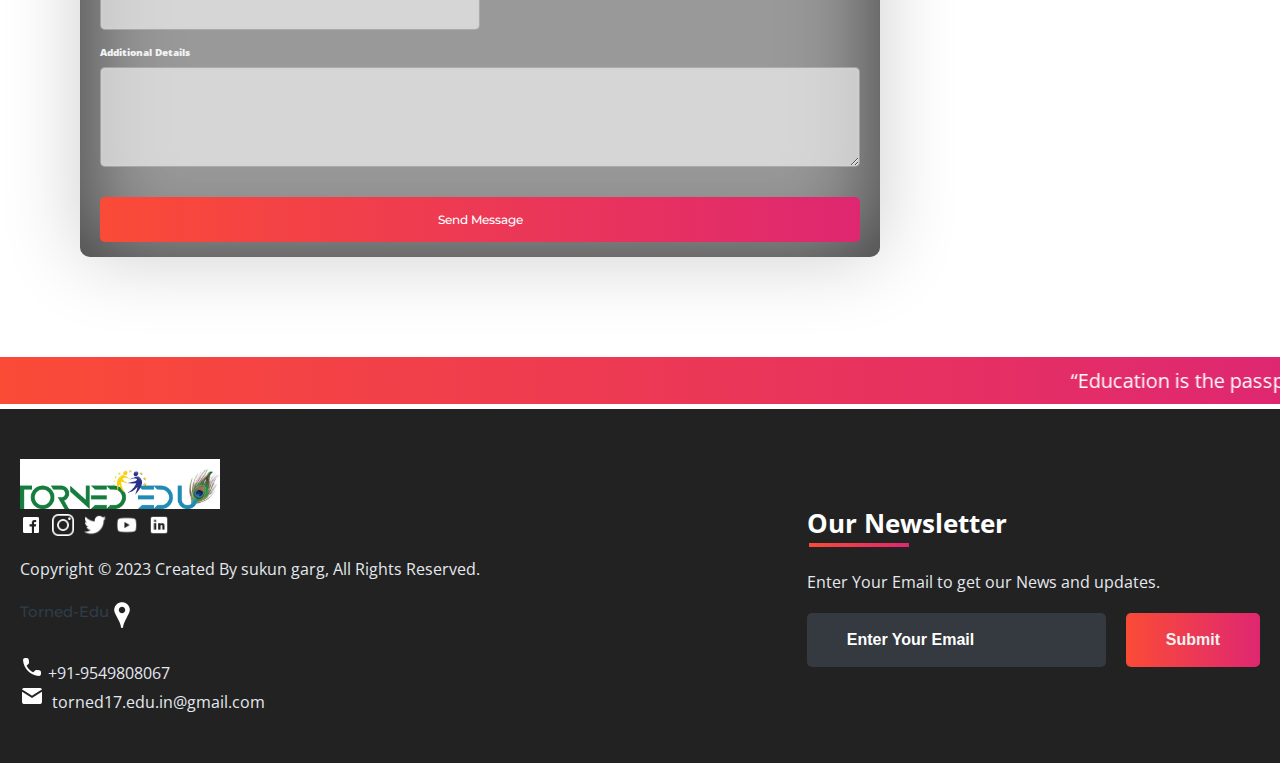
==== commit afae3e0c: "Update index.html" ====
--- a/index.html
+++ b/index.html
@@ -93,19 +93,6 @@
 		</div>
 	</header>
 
-
-	<div class="title">
-		<span>Popular Batches on Torned-Edu</span>
-	</div>
-	<br><br>
-	<!-- swap images of the courses -->
-	<div class="swapimage  ">
-
-<div >
-	  <a href="https://play.google.com/store/apps/details?id=com.tornededubodhiai.in&gl=US"><img id="img" src="images/courses/abhimanyu.jpg" style="width: 110%; display: block;margin: 0% ; padding: 0%;"/></a>
-	</div>
-	</div>
-	<br><br>
 <!-- Some Popular Subjects -->
 	<div class="course">
 		<center><p style="font-size: 35px; padding: 100px; padding-bottom: 40px;">Popular Courses on Torned-Edu</p></center>
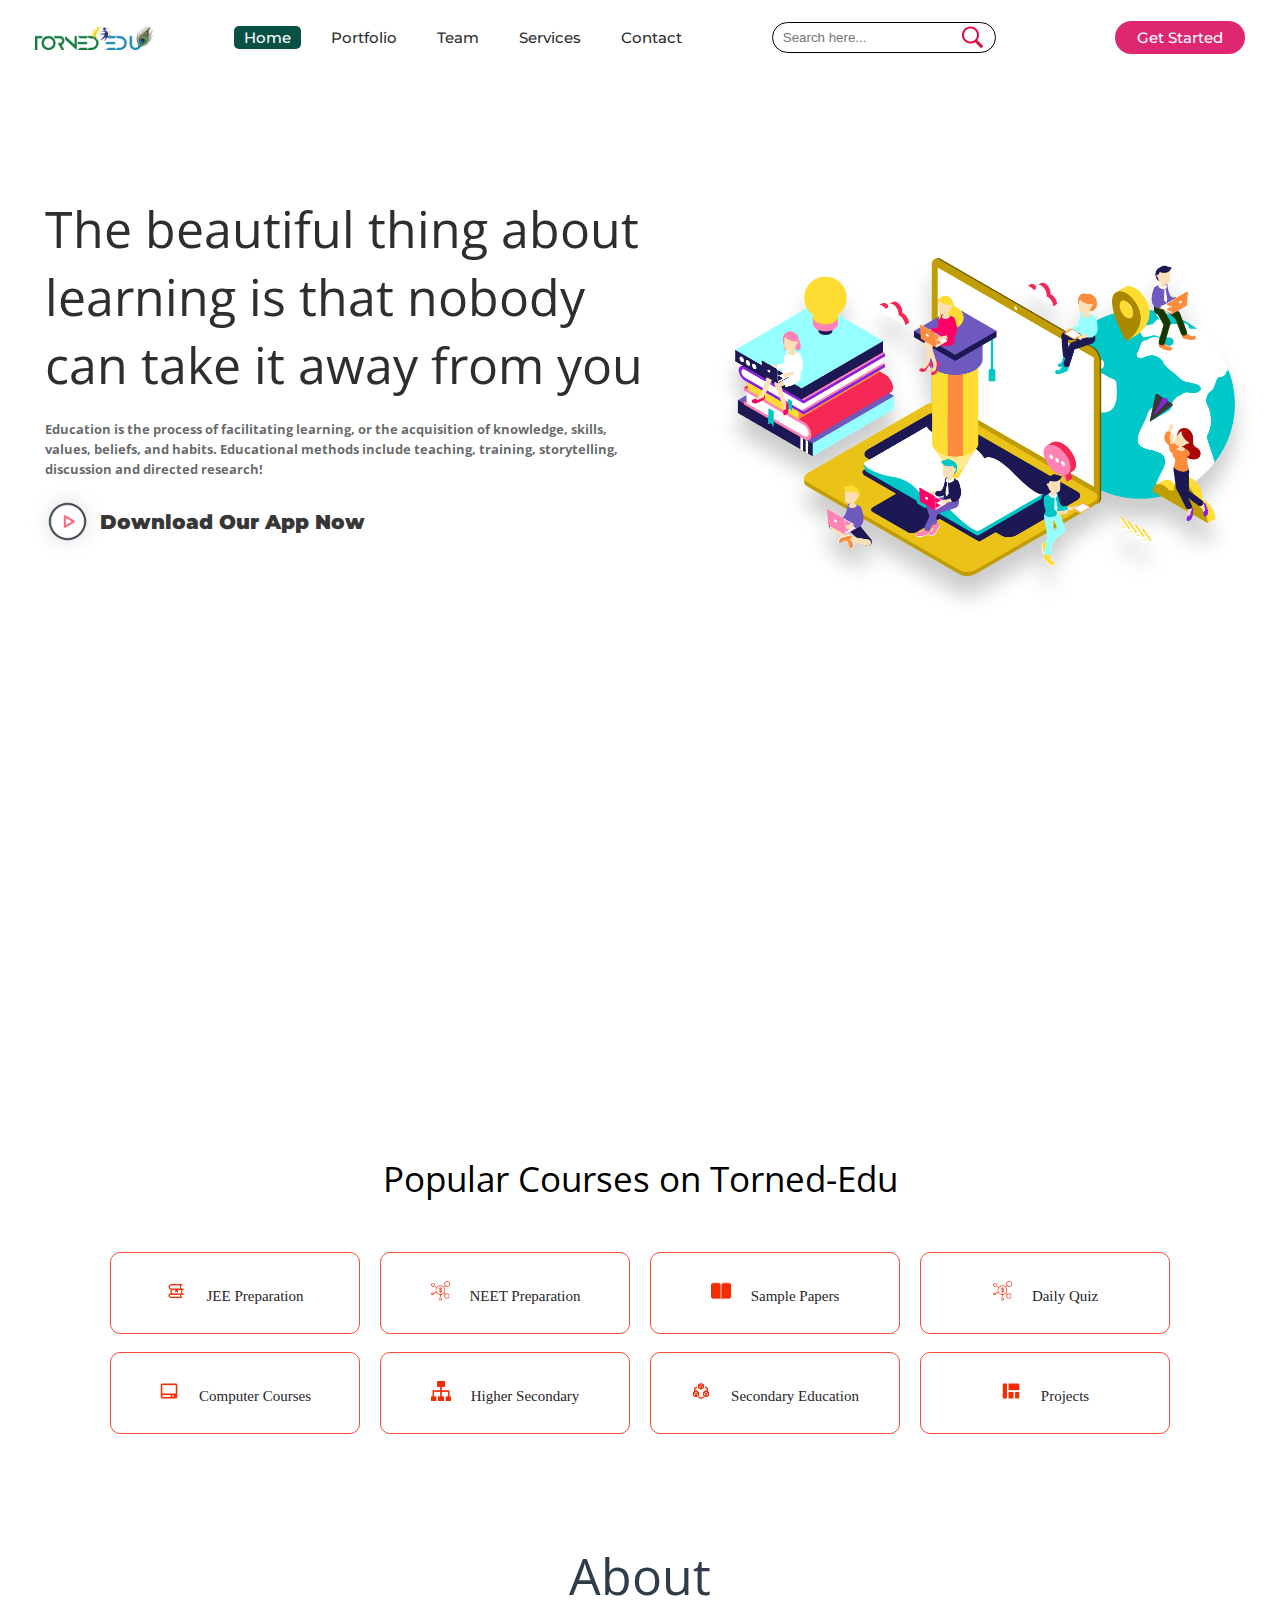
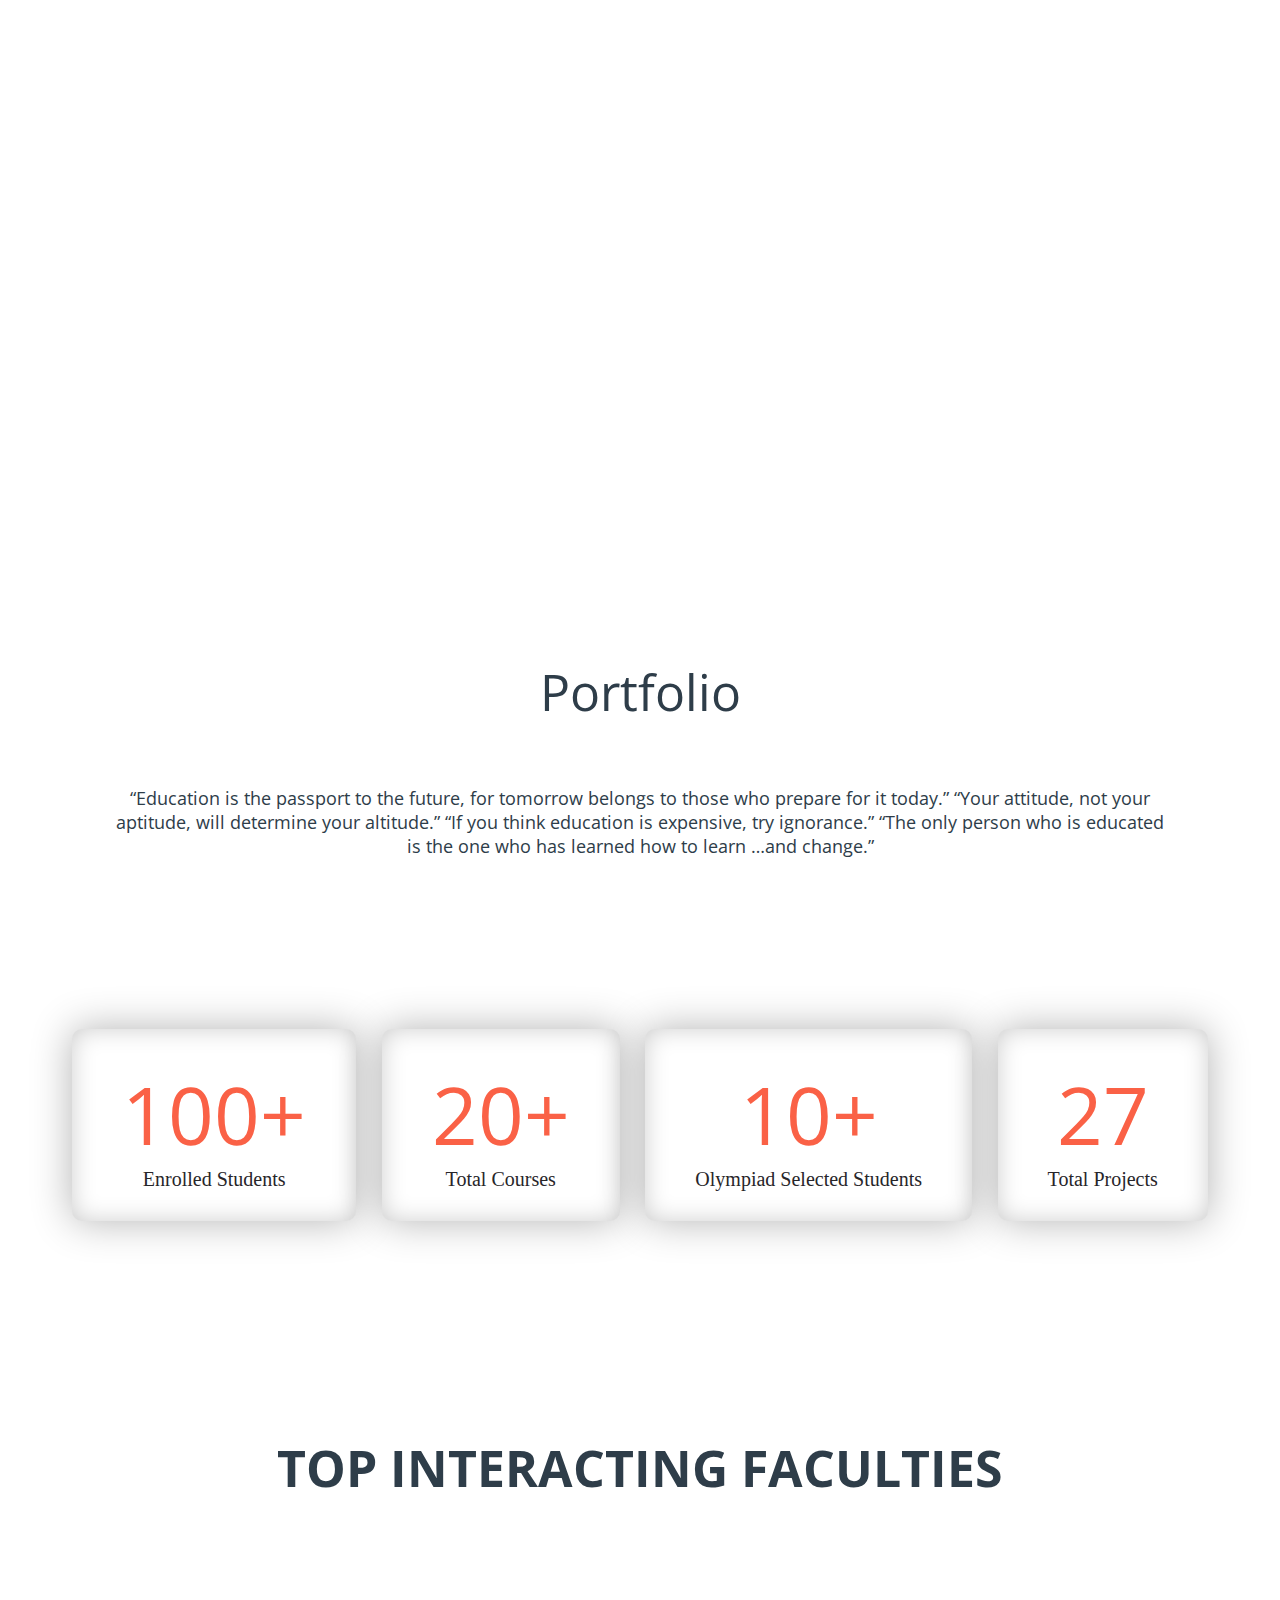
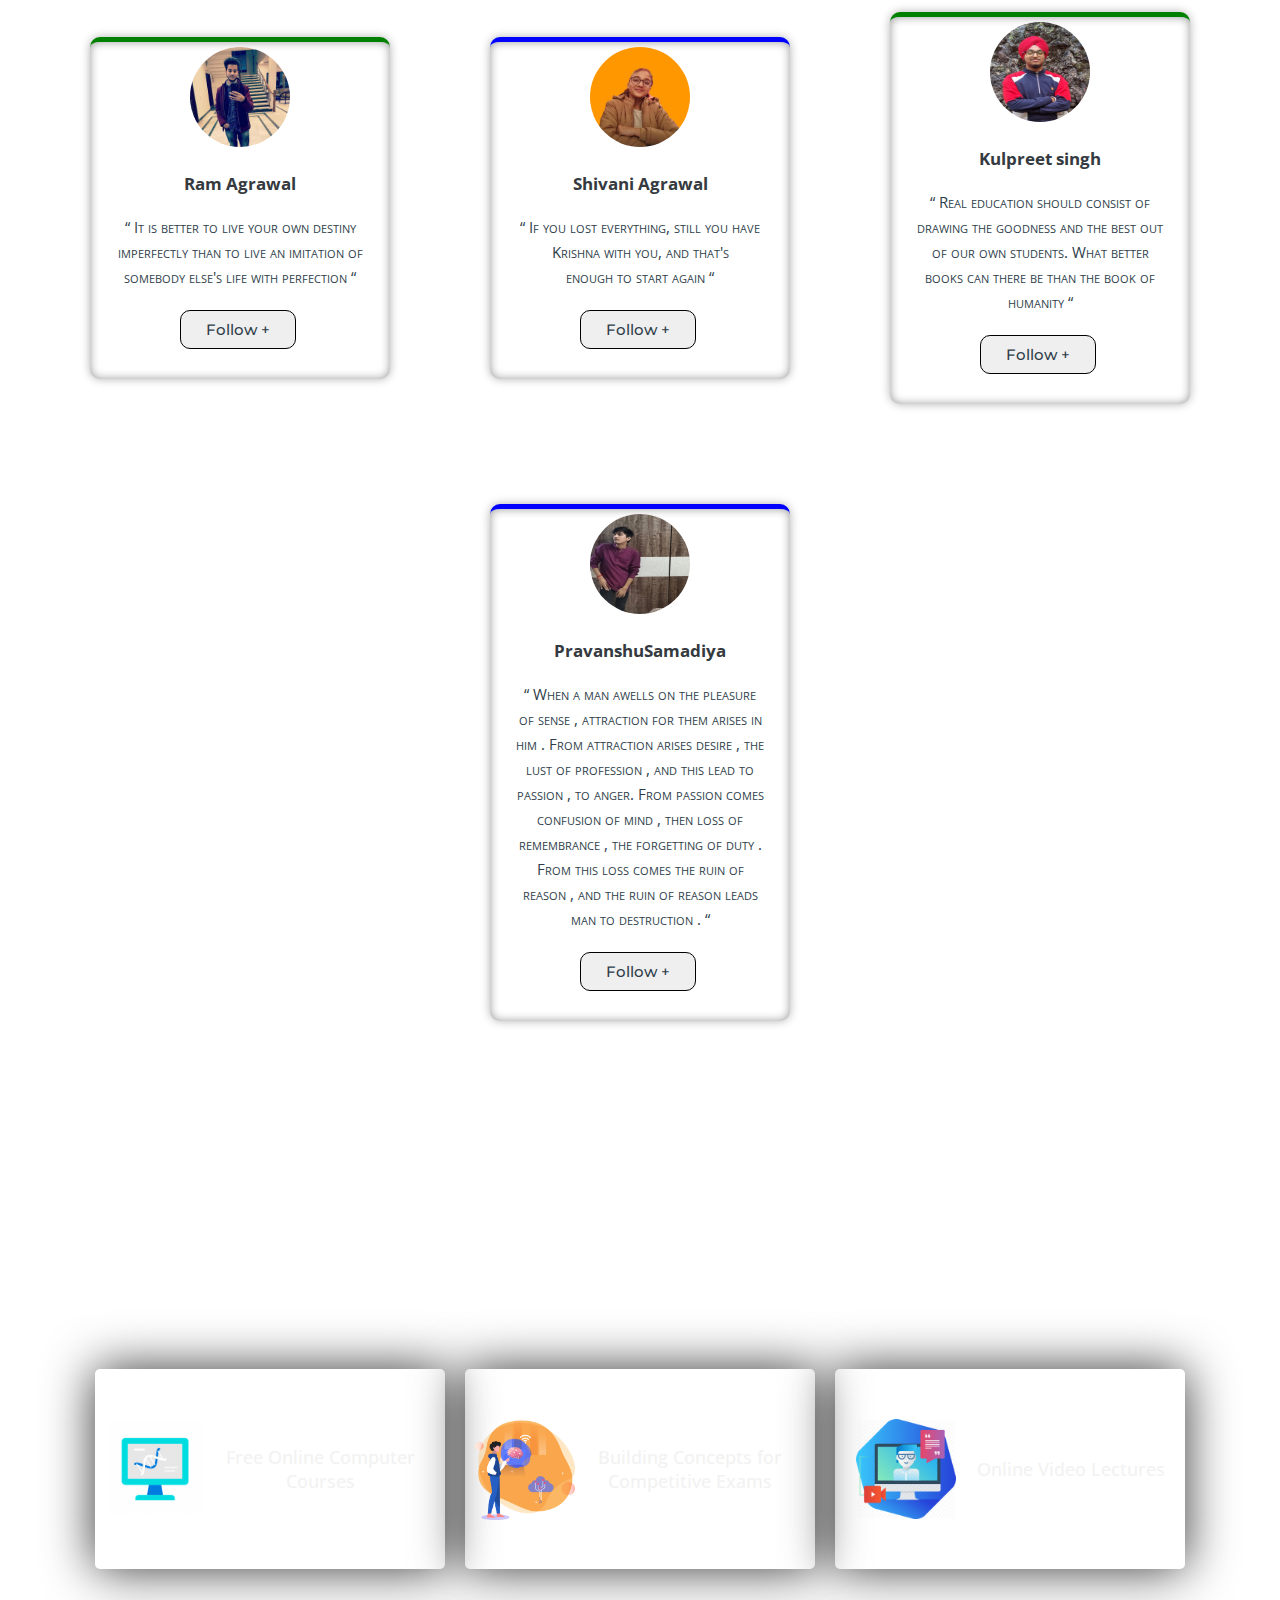
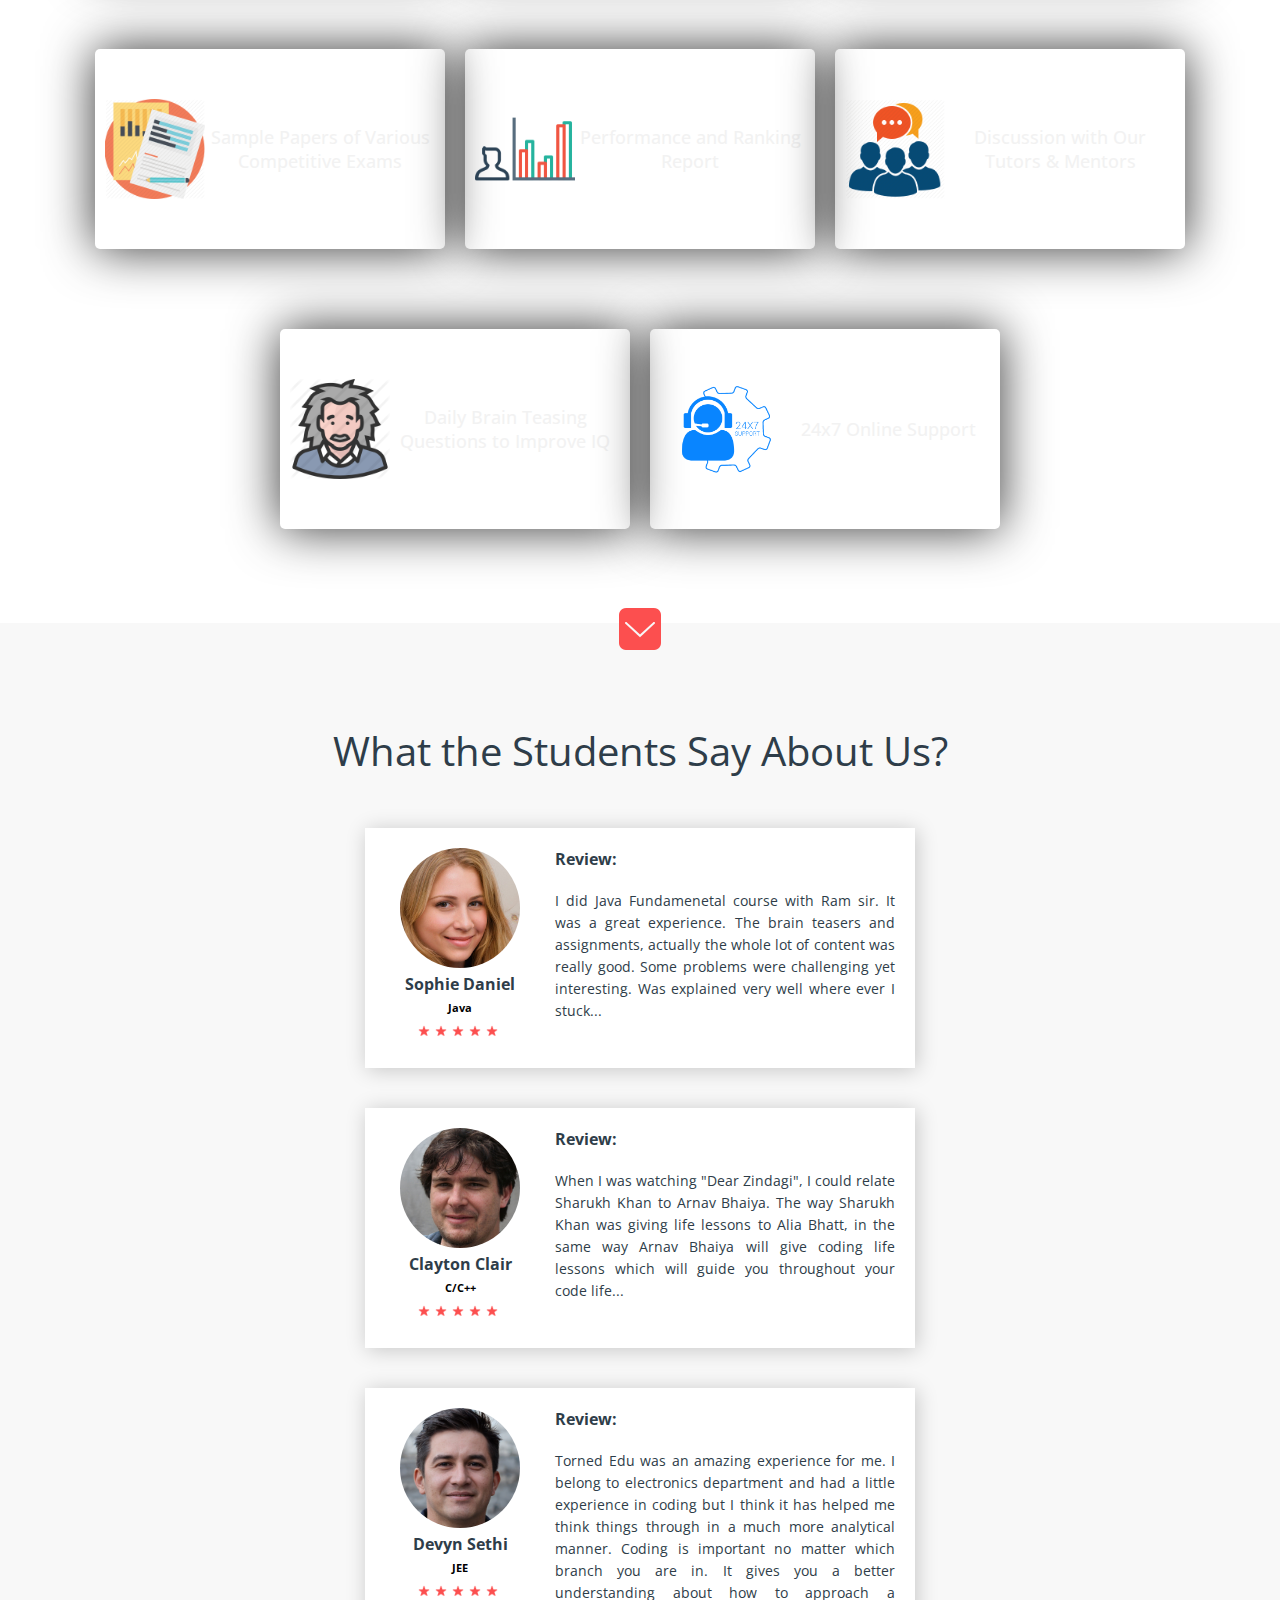
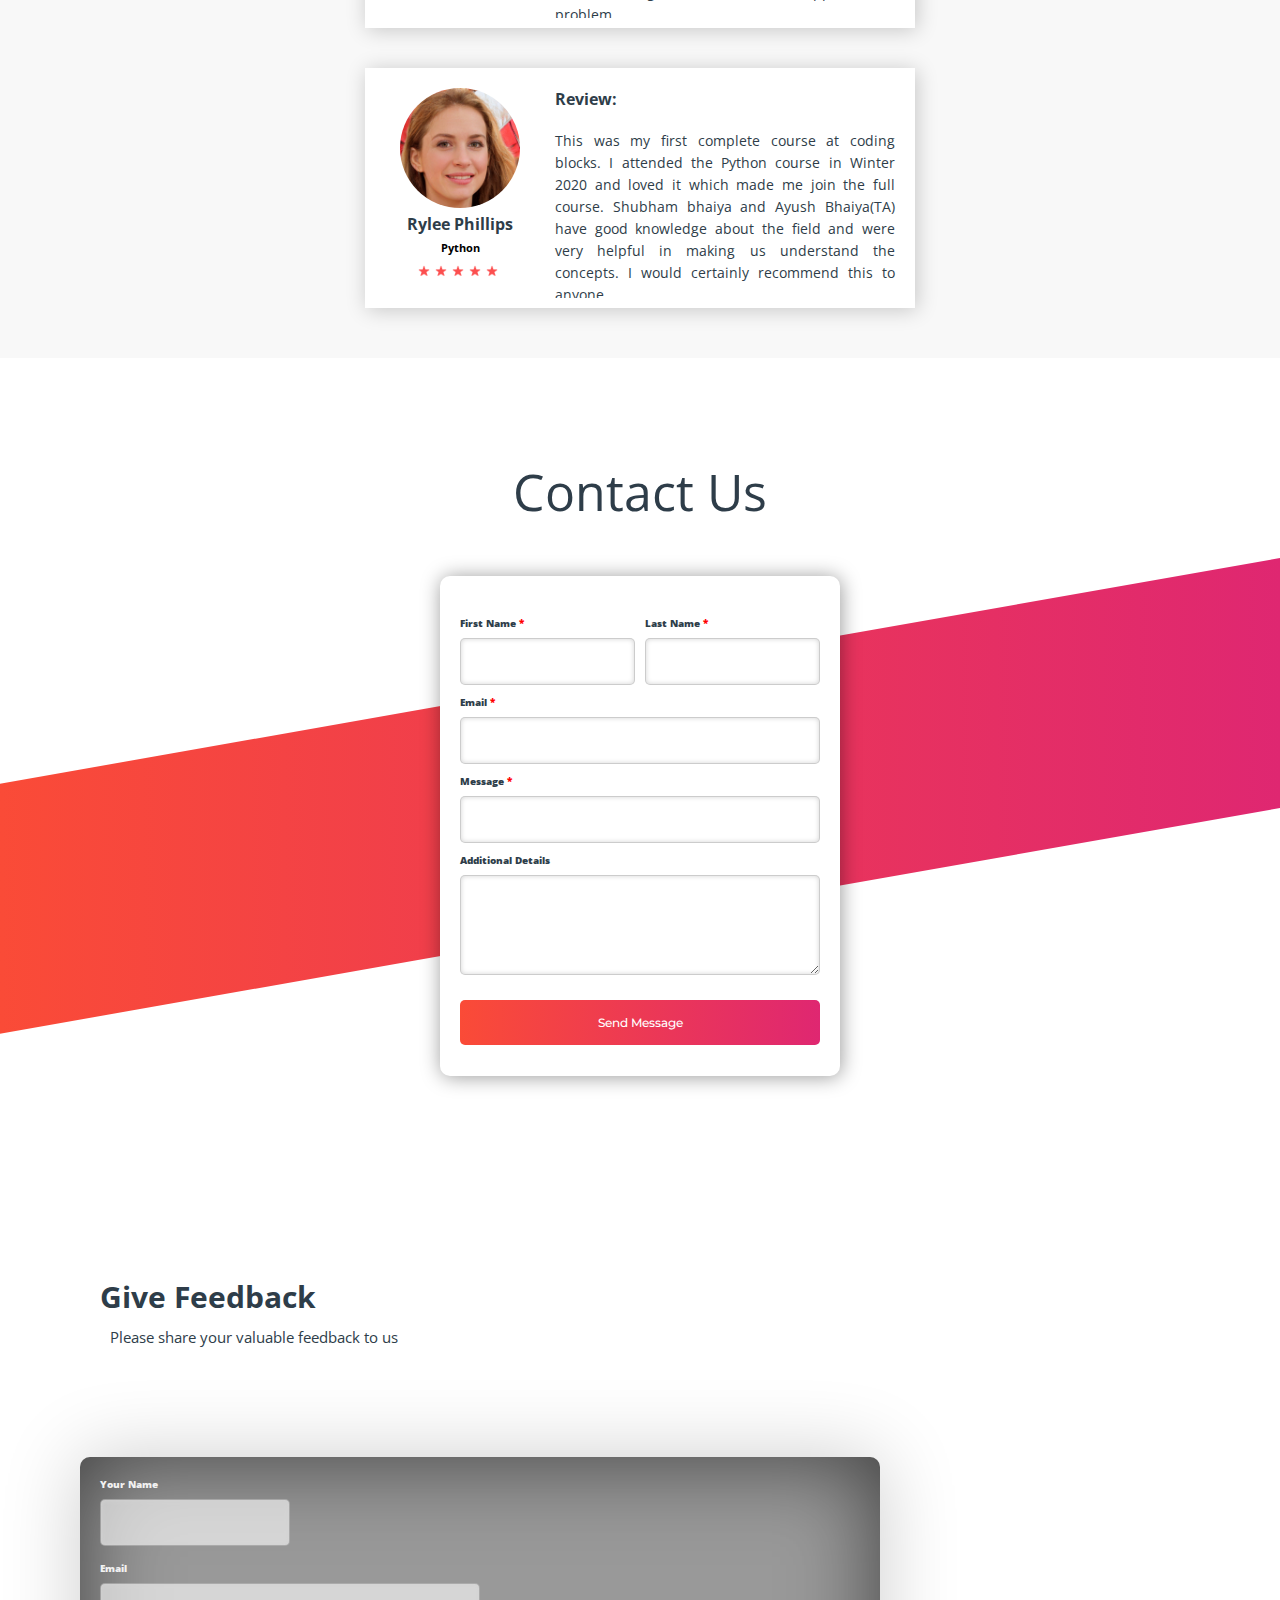
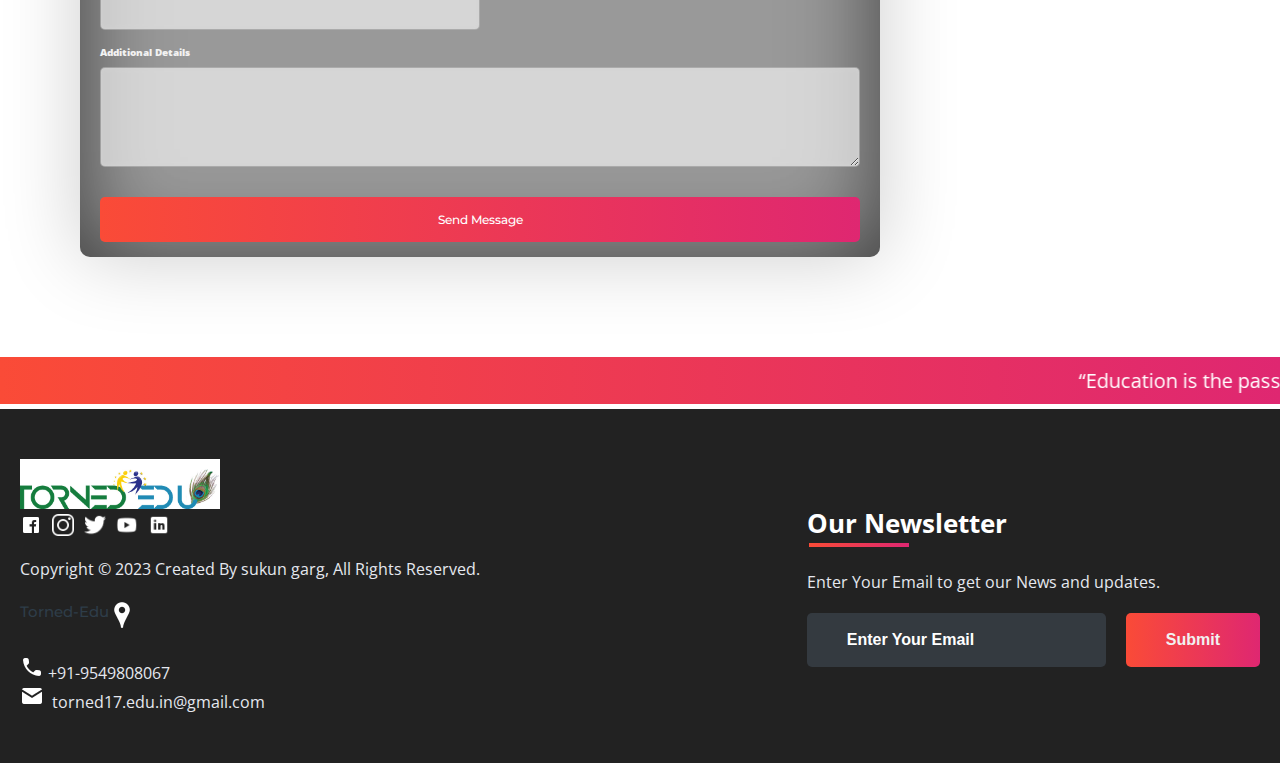
==== commit dd287223: "Update index.html" ====
--- a/index.html
+++ b/index.html
@@ -19,33 +19,7 @@
  		 }
 		})
 	</script>
-	 <script type = "text/javascript">
-
-		// alert ("welcome to the gargelectronics ambah");
-		function displayNextImage() {
-			x = (x === images.length - 1) ? 0 : x + 1;
-			document.getElementById("img").src = images[x];
-		}
 	
-		function displayPreviousImage() {
-			x = (x <= 0) ? images.length - 1 : x - 1;
-			document.getElementById("img").src = images[x];
-		}
-	
-		function startTimer() {
-			setInterval(displayNextImage, 5000);
-		}
-	
-		var images = [], x = -1;
-		
-		images[0] = "images/courses/abhimanyu.jpg";
-		images[1] = "images/courses/gurukul.jpg";
-		images[2] = "images/courses/karn.jpg";
-		images[3] = "images/courses/rudr.jpg";
-		images[4] = "images/courses/sudharshan.jpg";
-		
-  
-	</script>
 </head>
 <body onload="startTimer()">
 <!-- Navigation Bar -->
